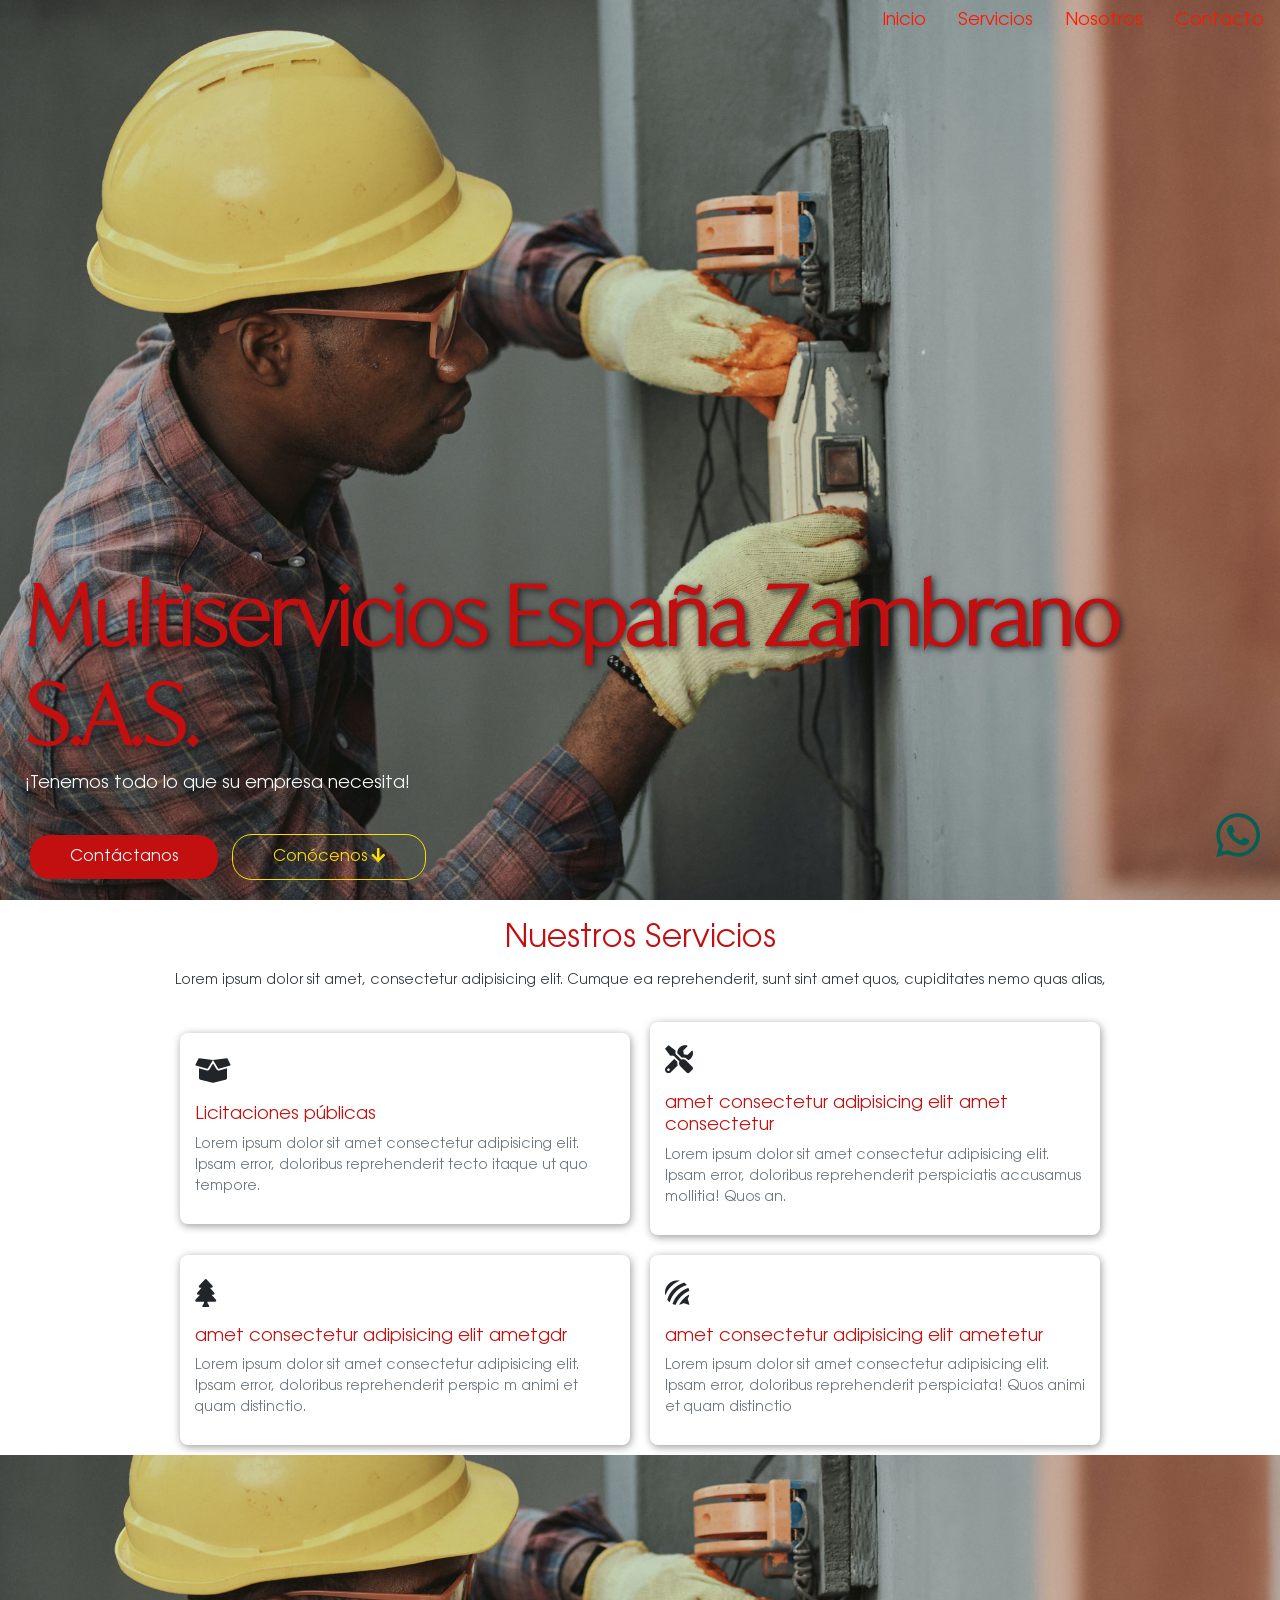
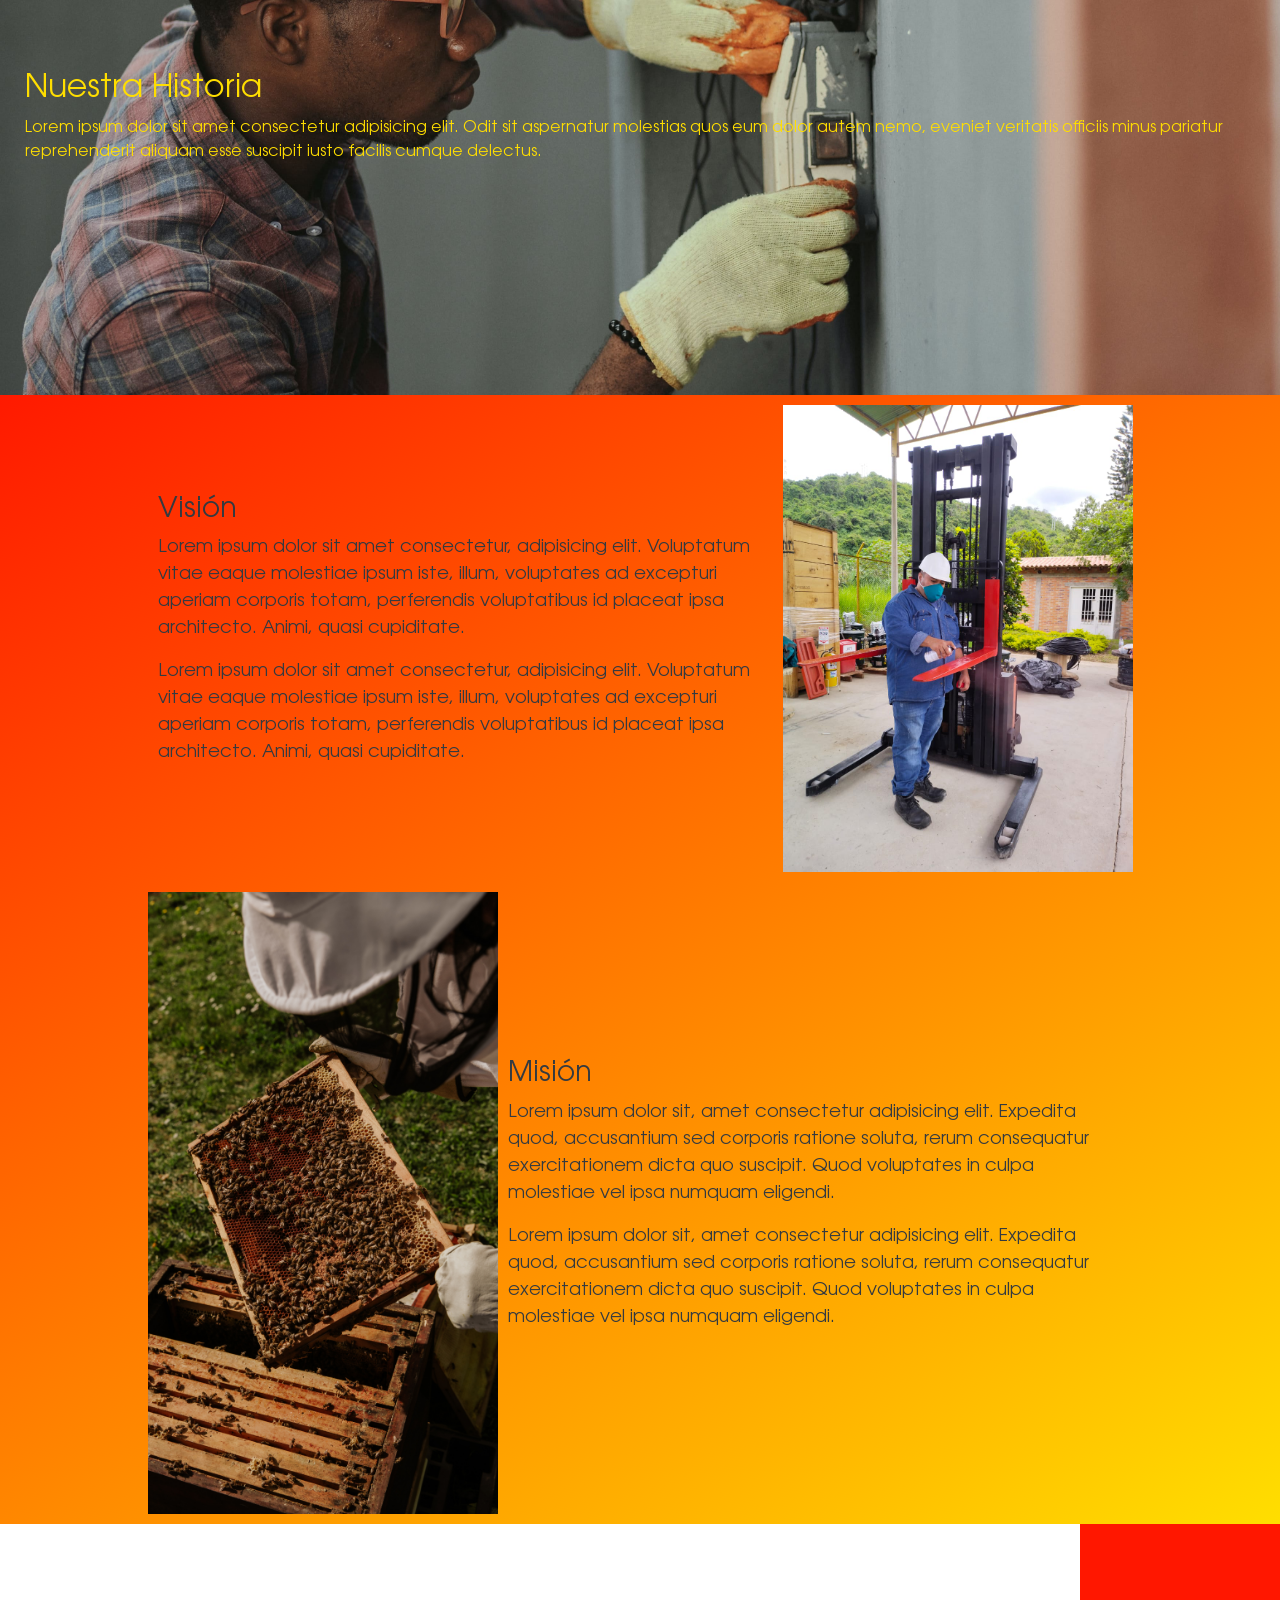
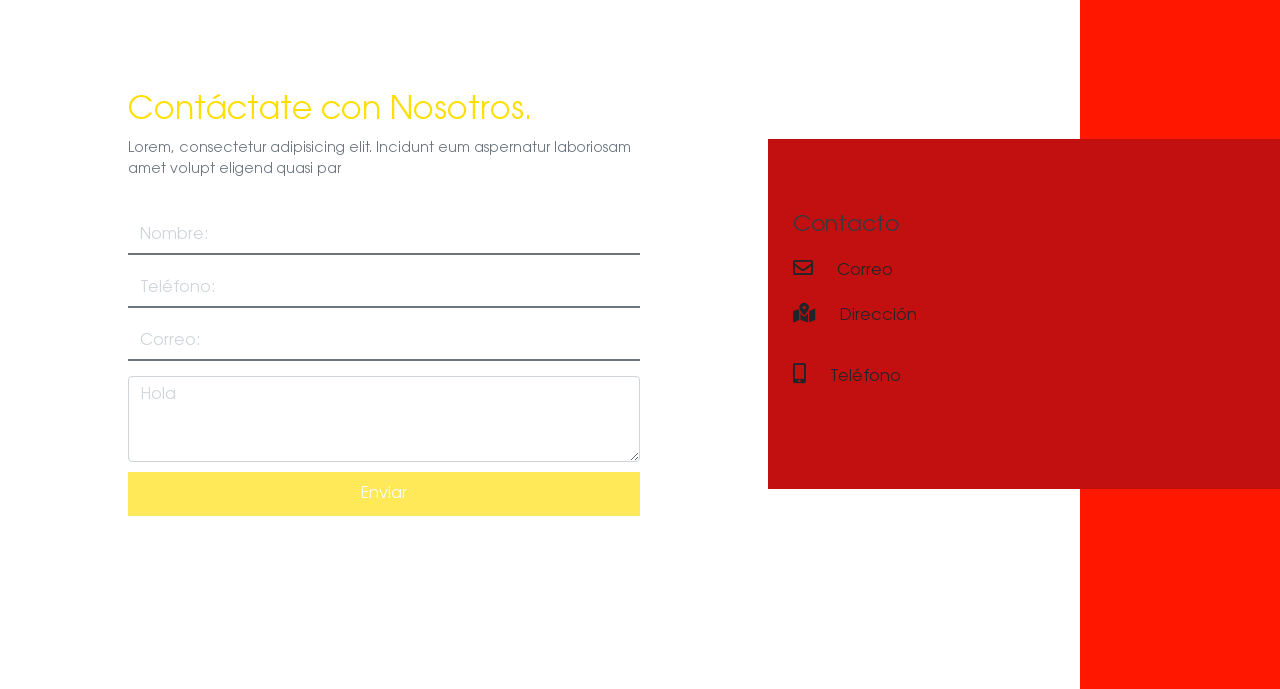
==== index.html @ fc54f6e0 "Retorno" ====
<!DOCTYPE html>
<html lang="es">

<head>
    <meta charset="UTF-8" />
    <meta http-equiv="X-UA-Compatible" content="IE=edge" />
    <meta name="viewport" content="width=device-width, initial-scale=1.0" />
    <link rel="stylesheet" href="./css/main.css">
    <link rel="stylesheet" href="./fonts/css/all.min.css">
    <link rel="stylesheet" href="./fonts/font/stylesheet.css">
    <link rel="stylesheet" href="./fonts/Ivy_font/style.css">
    <link rel="stylesheet" href="./bootstrap/css/bootstrap.min.css">
    <script src="https://cdn.jsdelivr.net/npm/bootstrap@5.2.3/dist/js/bootstrap.bundle.min.js"></script>
    <title>Multiservicios España Zambrano</title>
</head>

<body>
    <main>
        <header id="header" class="header-container">
            <nav class="menu-container">
                <ul class="nav justify-content-end">
                    <li class="nav-item"><a href="#" class="nav-link">Inicio</a></li>
                    <li class="nav-item"><a href="#" class="nav-link">Servicios</a></li>
                    <li class="nav-item"><a href="#" class="nav-link">Nosotros</a></li>
                    <li class="nav-item"><a href="#" class="nav-link">Contacto</a></li>
                </ul>
            </nav>
            <div class="icon-menu" id="iconMenu" onclick="showMenu()"><i class="fas fa-hamburger"></i></div>
            <div class="mobile-menu" id="menu-mobile">
                <ul class="nav nav-mobile">
                    <li class="nav-item"><a href="#" class="nav-link">Inicio</a></li>
                    <li class="nav-item"><a href="#" class="nav-link">Servicios</a></li>
                    <li class="nav-item"><a href="#" class="nav-link">Nosotros</a></li>
                    <li class="nav-item"><a href="#" class="nav-link">Contacto</a></li>
                </ul>
                <div class="close-icon" id="close-icon" onclick="showMenu()"><i class="fas fa-times"></i></div>
            </div>
            <div class="slogan-container">
                <h1>Multiservicios España Zambrano S.A.S.</h1>
                <p>¡Tenemos todo lo que su empresa necesita!</p>
                <div class="btn-header">
                    <button class="btn btn-primary btn-contratar">Contáctanos</button>
                    <button class="btn btn-outline-primary btn-more">Conócenos
                        <i class="fas fa-arrow-down"></i></button>
                </div>
            </div>
        </header>
        <section class="servicios-container">
            <div class="servicios-title-container">
                <h3>Nuestros Servicios</h3>
                <p>Lorem ipsum dolor sit amet, consectetur adipisicing elit. Cumque ea reprehenderit, sunt sint amet
                    quos, cupiditates nemo quas alias,</p>
            </div>
            <div class="servicios-cards-container">
                <div class="servicios-card">
                    <div class="servicios-card-icon"><i class="fas fa-box-open"></i></div>
                    <h5>Licitaciones públicas</h5>
                    <p>Lorem ipsum dolor sit amet consectetur adipisicing elit. Ipsam error, doloribus reprehenderit
                        tecto itaque ut quo tempore.</p>
                    <div class="fondo-animado-card"></div>
                </div>
                <div class="servicios-card">
                    <div class="servicios-card-icon"><i class="fas fa-tools"></i></div>
                    <h5>amet consectetur adipisicing elit amet consectetur</h5>
                    <p>Lorem ipsum dolor sit amet consectetur adipisicing elit. Ipsam error, doloribus reprehenderit
                        perspiciatis accusamus mollitia! Quos an.</p>
                    <div class="fondo-animado-card"></div>
                </div>
                <div class="servicios-card">
                    <div class="servicios-card-icon"><i class="fas fa-tree"></i></div>
                    <h5>amet consectetur adipisicing elit ametgdr</h5>
                    <p>Lorem ipsum dolor sit amet consectetur adipisicing elit. Ipsam error, doloribus reprehenderit
                        perspic m animi et quam distinctio.</p>
                    <div class="fondo-animado-card"></div>
                </div>
                <div class="servicios-card">
                    <div class="servicios-card-icon"><i class="fab fa-forumbee"></i></div>
                    <h5>amet consectetur adipisicing elit ametetur</h5>
                    <p>Lorem ipsum dolor sit amet consectetur adipisicing elit. Ipsam error, doloribus reprehenderit
                        perspiciata! Quos animi et quam distinctio</p>
                    <div class="fondo-animado-card"></div>
                </div>
            </div>
        </section>
        <section class="about-container">
            <div class="about-history-container">
                <h3>Nuestra Historia</h3>
                <p>Lorem ipsum dolor sit amet consectetur adipisicing elit. Odit sit aspernatur molestias quos eum dolor
                    autem nemo, eveniet veritatis officiis minus pariatur reprehenderit aliquam esse suscipit iusto
                    facilis cumque delectus.</p>
            </div>
            <div class="about-valores-container">
                <div class="about-valores-card">
                    <div class="about-valores-text">
                        <h5>Visión</h5>
                        <p>Lorem ipsum dolor sit amet consectetur, adipisicing elit. Voluptatum vitae eaque molestiae
                            ipsum
                            iste, illum, voluptates ad excepturi aperiam corporis totam, perferendis voluptatibus id
                            placeat
                            ipsa architecto. Animi, quasi cupiditate.</p>
                        <p>Lorem ipsum dolor sit amet consectetur, adipisicing elit. Voluptatum vitae eaque molestiae
                            ipsum
                            iste, illum, voluptates ad excepturi aperiam corporis totam, perferendis voluptatibus id
                            placeat
                            ipsa architecto. Animi, quasi cupiditate.</p>
                    </div>
                    <div class="about-valores-img">
                        <img src="./assets/Editar/1.jpg" alt="Visión" class="img-fluid float-end">
                    </div>
                </div>
                <div class="about-valores-card">
                    <div class="about-valores-img">
                        <img src="./assets/abejas.jpg" alt="Misión" class="img-fluid">
                    </div>
                    <div class="about-valores-text">
                        <h5>Misión</h5>
                        <p>Lorem ipsum dolor sit, amet consectetur adipisicing elit. Expedita quod, accusantium sed
                            corporis
                            ratione soluta, rerum consequatur exercitationem dicta quo suscipit. Quod voluptates in
                            culpa
                            molestiae vel ipsa numquam eligendi.</p>
                        <p>Lorem ipsum dolor sit, amet consectetur adipisicing elit. Expedita quod, accusantium sed
                            corporis
                            ratione soluta, rerum consequatur exercitationem dicta quo suscipit. Quod voluptates in
                            culpa
                            molestiae vel ipsa numquam eligendi.</p>
                    </div>
                </div>
            </div>
        </section>
        <section class="contacto-container">
            <div class="contacto-form">
                <h3>Contáctate con Nosotros.</h3>
                <p>Lorem, consectetur adipisicing elit. Incidunt eum aspernatur laboriosam amet
                    volupt eligend quasi par</p>
                <form action="" method="post">
                    <input type="text" class="form-control" placeholder="Nombre:">
                    <input type="text" class="form-control" placeholder="Teléfono:">
                    <input type="text" class="form-control" placeholder="Correo:">
                    <textarea name="mensaje" id="" cols="5" rows="3" placeholder="Hola" class="form-control"></textarea>
                    <button type="submit" class="btn btn-primary disabled" id="btnEnviar">Enviar</button>
                </form>
            </div>
            <div class="contacto-info-container">
                <h5>Contacto</h5>
                <div class="contacto-info">
                    <a href="mailto:multiservicioespanazambrano@gmail.com"><i class="far fa-envelope"></i>
                        Correo</a>
                </div>
                <div class="contacto-info">
                    <p><i class="fas fa-map-marked-alt"></i>
                        Dirección
                    </p>
                </div>
                <div class="contacto-info">
                    <p><i class="fas fa-mobile-alt"></i>
                        Teléfono</p>
                </div>
            </div>
            <div class="contacto-franja"></div>
        </section>
        <aside class="whap-float">
            <a href="#" target="_blank"><i class="fab fa-whatsapp"></i></a>
        </aside>
        <footer></footer>
        <!-- <script>window.rwbp = { email: 'fjse0505@gmail.com', phone: '+573226816161', message: 'Hola', lang: 'es' }</script>
        <script defer async src='https://duz4dqsaqembt.cloudfront.net/client/whats.js'></script> -->
        <script src="./js/main.js"></script>
    </main>
</body>

</html>
---- css/main.css ----
:root {
  --rojo: #c21010;
  --rojo-claro: #ff1700;
  --amarillo: #ffde00;
  --negro: #212529;
  --gris: #6c757d;
  --gris-oscuro: #343a40;
  --gris-claro:#CED4DA;
  --claro: #f8f9fa;
}
* {
  padding: 0;
  margin: 0;
  box-sizing: border-box;
}

main {
  display: flex;
  flex-direction: column;
  width: 100%;
  font-family: "ITC Avant Garde Std Bk";
}
.header-container {
  width: 100%;
  display: flex;
  flex-direction: column-reverse;
  justify-content: space-between;
  height: 100vh;
  background: url("../assets/mantenimiento_1.jpg") no-repeat center fixed;
  background-size: cover;
}
.menu-container{
  position: fixed;
  top: 0;
  right: 0;
}
.menu-container li {
  font-size: 18px;
}
.menu-container li a {
  color: var(--rojo-claro);
}
.menu-container li a:hover {
  color: var(--rojo);
}
.slogan-container {
  padding: 10px 25px;
}
.slogan-container h1 {
  font-size: 82px;
  font-family: "Ivy Mode";
  font-weight: bold;
  color: var(--rojo);
  text-shadow: 2px 2px 7px var(--negro);
}
.slogan-container p {
  font-size: 18px;
  max-width: 600px;
  color: var(--claro);
  font-weight: 100;
}
.btn-header button {
  margin: 20px 5px 10px;
  border-radius: 20px;
  padding: 10px 40px;
}
.btn-header .btn-contratar {
  background-color: var(--rojo);
  color: var(--claro);
  border: 0;
}
.btn-header .btn-contratar:hover {
  background-color: var(--rojo-claro);
}
.btn-header .btn-more {
  border-color: var(--amarillo);
  color: var(--amarillo);
}
.btn-header .btn-more:hover {
  background-color: var(--amarillo);
  border-color: var(--amarillo);
  color: var(--claro);
}
.mobile-menu{
  position: fixed;
  background-color: rgba(194, 16, 16, 0.5);
  width: 100vw;
  height: 100vh;
  top: 0;
  right: 100%;
  backdrop-filter: blur(2px);
  z-index: 6;
  transition: .5s;
}
.mobile-menu.active{
  right: 0;
  transition: .5s;
}
.nav-mobile{
  height: 100%;
  display: flex;
  flex-direction: column;
  justify-content: space-around;
}
.nav-mobile .nav-item{
width: 100%;
text-align: center;
}
.nav-mobile .nav-link{
  color: var(--amarillo);
  font-size: 22px;
}
.nav-mobile .nav-link:hover{
  color: var(--rojo-claro);
}
.icon-menu{
  display: none;
  position: fixed;
  top: 10px;
  left: 10px;
  font-size: 25px;
  color: var(--amarillo);
  transition: .5s;
  cursor: pointer;
}
.icon-menu.hidden{
  left: -30px;
  transition: .5s;
}
.close-icon{
  position: absolute;
  top: 5px;
  right: 10px;
  font-size: 25px;
  color: var(--amarillo);
  cursor: pointer;
}

/*------------------------------------------------------------------*/

.servicios-container {
  width: 100%;
}
.servicios-title-container {
  width: 100%;
  text-align: center;
  margin-bottom: 20px;
}
.servicios-title-container h3 {
  padding: 20px 10px 5px;
  font-size: 32px;
  color: var(--rojo);
}
.servicios-title-container p {
  font-size: 14px;
  color: var(--gris-oscuro);
  padding: 0 15px;
}

.servicios-cards-container {
  width: 100%;
  max-width: 980px;
  margin: 0 auto;
  display: flex;
  justify-content: center;
  align-items: center;
  flex-direction: row;
  flex-wrap: wrap;
}

.servicios-card {
  min-width: 300px;
  max-width: 450px;
  margin: 10px;
  padding: 10px 15px;
  box-shadow: 1px 2px 8px rgba(0, 0, 0, 0.4);
  border-radius: 8px;
  position: relative;
  overflow: hidden;
  background-image: url("../assets/mantenimiento_1.jpg");
  background-position-y: -100vh;
  background-repeat: no-repeat;
  background-size: cover;
  transition: 0.6s;
}
.servicios-card-icon {
  font-size: 28px;
  padding: 10px 0;
  z-index: 1;
}
.servicios-card h5 {
  font-size: 18px;
  z-index: 2;
  color: var(--rojo);
}
.servicios-card p {
  font-size: 14px;
  color: var(--gris);
  z-index: 1;
}
.fondo-animado-card {
  top: 100%;
  right: 0;
  position: absolute;
  height: 100%;
  width: 100%;
  z-index: 0;
  transition: 0.3s;
  background-color: var(--rojo-claro);
  opacity: 0.2;
}
.servicios-card:hover {
  background-position-y: center;
  transition: 0.9s;
  color: var(--claro);
}
.servicios-card:hover .fondo-animado-card {
  transition: 0.7s;
  top: 0;
}

/*------------------------------------------------------------------------*/
.about-container {
  color: var(--gris-oscuro);
  width: 100%;
  background-image: linear-gradient(145deg, var(--rojo) 10%, var(--rojo-claro) 20%, var(--amarillo));
}
.about-history-container {
  height: 60vh;
  display: flex;
  flex-direction: column;
  justify-content: center;
  background: url("../assets/mantenimiento_1.jpg") no-repeat center;
  background-size: cover;
  padding: 0 25px;
  padding-right: 50px;
  color: var(--amarillo);
}
.about-history-container h3{
  font-size: 32px;
}
.about-valores-card {
  display: flex;
  flex-direction: row;
  justify-content: center;
  align-items: center;
  flex-wrap: wrap;
  padding: 10px 5px;
  font-size: 18px;
}
.about-valores-text h5{
  font-size: 28px;
}
.about-valores-img {
  width: 50%;
  min-width: 275px;
  max-width: 350px;
}
.about-valores-text {
  width: 50%;
  min-width: 300px;
  padding: 10px;
}

/*--------------------------------------------------------------------------*/

.contacto-container {
  padding-top: 15px;
  width: 100%;
  height: 85vh;
  display: flex;
  flex-direction: row;
  flex-wrap: wrap;
  align-items: center;
  justify-content: center;
  position: relative;
}
.contacto-form {
  width: 40%;
  min-width: 310px;
  z-index: 2;
  margin: 0 10%;
}
.contacto-form h3 {
  font-size: 32px;
  color: var(--amarillo);
}
.contacto-form p {
  font-size: 14px;
  padding-bottom: 20px;
  color: var(--gris);
}
.contacto-form form {
  width: 100%;
  margin: 10px auto;
}
.contacto-form input {
  margin: 15px 0;
  border-radius: 0;
  border: none;
  background-color: transparent;
  border-bottom: 2px solid var(--gris);
}
.contacto-form input::placeholder{
  color: var(--gris-claro);
}
.contacto-form input:focus{
  border-bottom: 2px solid var(--amarillo);
  box-shadow: none;
}
.contacto-container textarea::placeholder{
  color: var(--gris-claro);
}
.contacto-form textarea:focus{
  border: 2px solid var(--amarillo);
  box-shadow: none;
}
#btnEnviar {
  margin: 10px 0;
  width: 100%;
  border-radius: 0;
  padding: 10px 0;
  background-color: var(--amarillo);
  border: none;
  color: var(--claro);
}
#btnEnviar:hover{
background-color: var(--rojo-claro);
transition: .5s;
}
.contacto-info-container {
  width: 40%;
  display: flex;
  justify-content: center;
  flex-direction: column;
  min-width: 300px;
  background-color: var(--rojo);
  height: 350px;
  z-index: 2;
}
.contacto-info-container h5 {
  font-size: 22px;
  padding: 0 25px;
  color: var(--gris-oscuro);
}
.contacto-info {
  margin: 10px 25px;
}
.contacto-info a{
  text-decoration: none;
  color: var(--negro);
  font-size: 16px;
}
.contacto-info a:hover{
  color: var(--amarillo);
  transition: .3s;
}
.contacto-info i {
  font-size: 20px;
  margin-right: 20px;
}
.contacto-franja {
  position: absolute;
  right: 0;
  top: 0;
  width: 200px;
  height: 100%;
  background-color: var(--rojo-claro);
  z-index: 1;
}

/*---------------------------------------------------------------------------------*/
.whap-float {
  z-index: 2;
  position: fixed;
  bottom: 20px;
  right: 20px;
}

.whap-float a {
  color: #075e54;
  font-size: 50px;
  transition: 0.3s;
}
.whap-float a:hover {
  color: #25d366;
  transition: 0.3s;
  text-shadow: 3px 3px 8px rgba(37, 211, 101, 0.6);
}

@media (max-width: 800px) {
  .icon-menu{
    display: inline-block;
  }
  .slogan-container {
    padding: 10px 15px;
  }
  .slogan-container h1 {
    font-size: 48px;
  }
  .slogan-container p {
    font-size: 14px;
  }
  .menu-container {
    display: none;
  }
  .about-valores-card{
    font-size: 14px;
  }
  .contacto-form{
    width: 70%;
    padding: 0 10px;
  }
  .contacto-franja {
    display: none;
  }
}

@media (max-width: 375px) {
  .slogan-container h1 {
    font-size: 36px;
  }
  .slogan-container p {
    font-size: 12px;
  }
  .servicios-title-container h3 {
    font-size: 24px;
  }
  .servicios-title-container p{
    font-size: 12px;
  }
  .about-history-container{
    padding: 0 15px;
  }
.contacto-form h3{
  font-size: 24px;
}
.contacto-form p{
  font-size: 12px;
}
  .whap-float a{
    font-size: 40px;
  }
}
---- fonts/font/stylesheet.css ----
@font-face {
    font-family: 'ITC Avant Garde Std Bk';
    src: url('ITCAvantGardeStd-BkObl.eot');
    src: local('ITC Avant Garde Gothic Std Book Oblique'), local('ITCAvantGardeStd-BkObl'),
        url('ITCAvantGardeStd-BkObl.eot?#iefix') format('embedded-opentype'),
        url('ITCAvantGardeStd-BkObl.woff2') format('woff2'),
        url('ITCAvantGardeStd-BkObl.woff') format('woff'),
        url('ITCAvantGardeStd-BkObl.ttf') format('truetype');
    font-weight: 300;
    font-style: italic;
}

@font-face {
    font-family: 'ITC Avant Garde Gothic Std';
    src: url('ITCAvantGardeStd-XLtCnObl.eot');
    src: local('ITC Avant Garde Gothic Std Extra Light Condensed Oblique'), local('ITCAvantGardeStd-XLtCnObl'),
        url('ITCAvantGardeStd-XLtCnObl.eot?#iefix') format('embedded-opentype'),
        url('ITCAvantGardeStd-XLtCnObl.woff2') format('woff2'),
        url('ITCAvantGardeStd-XLtCnObl.woff') format('woff'),
        url('ITCAvantGardeStd-XLtCnObl.ttf') format('truetype');
    font-weight: 300;
    font-style: italic;
}

@font-face {
    font-family: 'ITC Avant Garde Gothic Std Bold Condensed';
    src: url('ITCAvantGardeStd-BoldCn.eot');
    src: local('ITC Avant Garde Gothic Std Bold Condensed'), local('ITCAvantGardeStd-BoldCn'),
        url('ITCAvantGardeStd-BoldCn.eot?#iefix') format('embedded-opentype'),
        url('ITCAvantGardeStd-BoldCn.woff2') format('woff2'),
        url('ITCAvantGardeStd-BoldCn.woff') format('woff'),
        url('ITCAvantGardeStd-BoldCn.ttf') format('truetype');
    font-weight: bold;
    font-style: normal;
}

@font-face {
    font-family: 'ITC Avant Garde Std Bk';
    src: url('ITCAvantGardeStd-DemiObl.eot');
    src: local('ITC Avant Garde Gothic Std Demi Oblique'), local('ITCAvantGardeStd-DemiObl'),
        url('ITCAvantGardeStd-DemiObl.eot?#iefix') format('embedded-opentype'),
        url('ITCAvantGardeStd-DemiObl.woff2') format('woff2'),
        url('ITCAvantGardeStd-DemiObl.woff') format('woff'),
        url('ITCAvantGardeStd-DemiObl.ttf') format('truetype');
    font-weight: 600;
    font-style: italic;
}

@font-face {
    font-family: 'ITC Avant Garde Std XLt';
    src: url('ITCAvantGardeStd-XLtObl.eot');
    src: local('ITC Avant Garde Gothic Std Extra Light Oblique'), local('ITCAvantGardeStd-XLtObl'),
        url('ITCAvantGardeStd-XLtObl.eot?#iefix') format('embedded-opentype'),
        url('ITCAvantGardeStd-XLtObl.woff2') format('woff2'),
        url('ITCAvantGardeStd-XLtObl.woff') format('woff'),
        url('ITCAvantGardeStd-XLtObl.ttf') format('truetype');
    font-weight: 200;
    font-style: italic;
}

@font-face {
    font-family: 'ITC Avant Garde Std XLt';
    src: url('ITCAvantGardeStd-XLt.eot');
    src: local('ITC Avant Garde Gothic Std Extra Light'), local('ITCAvantGardeStd-XLt'),
        url('ITCAvantGardeStd-XLt.eot?#iefix') format('embedded-opentype'),
        url('ITCAvantGardeStd-XLt.woff2') format('woff2'),
        url('ITCAvantGardeStd-XLt.woff') format('woff'),
        url('ITCAvantGardeStd-XLt.ttf') format('truetype');
    font-weight: 200;
    font-style: normal;
}

@font-face {
    font-family: 'ITC Avant Garde Std Md';
    src: url('ITCAvantGardeStd-BoldObl.eot');
    src: local('ITC Avant Garde Gothic Std Bold Oblique'), local('ITCAvantGardeStd-BoldObl'),
        url('ITCAvantGardeStd-BoldObl.eot?#iefix') format('embedded-opentype'),
        url('ITCAvantGardeStd-BoldObl.woff2') format('woff2'),
        url('ITCAvantGardeStd-BoldObl.woff') format('woff'),
        url('ITCAvantGardeStd-BoldObl.ttf') format('truetype');
    font-weight: bold;
    font-style: italic;
}

@font-face {
    font-family: 'ITC Avant Garde Gothic Std Medium Condensed';
    src: url('ITCAvantGardeStd-MdCn.eot');
    src: local('ITC Avant Garde Gothic Std Medium Condensed'), local('ITCAvantGardeStd-MdCn'),
        url('ITCAvantGardeStd-MdCn.eot?#iefix') format('embedded-opentype'),
        url('ITCAvantGardeStd-MdCn.woff2') format('woff2'),
        url('ITCAvantGardeStd-MdCn.woff') format('woff'),
        url('ITCAvantGardeStd-MdCn.ttf') format('truetype');
    font-weight: 500;
    font-style: normal;
}

@font-face {
    font-family: 'ITC Avant Garde Gothic Std Extra Light Condensed';
    src: url('ITCAvantGardeStd-XLtCn.eot');
    src: local('ITC Avant Garde Gothic Std Extra Light Condensed'), local('ITCAvantGardeStd-XLtCn'),
        url('ITCAvantGardeStd-XLtCn.eot?#iefix') format('embedded-opentype'),
        url('ITCAvantGardeStd-XLtCn.woff2') format('woff2'),
        url('ITCAvantGardeStd-XLtCn.woff') format('woff'),
        url('ITCAvantGardeStd-XLtCn.ttf') format('truetype');
    font-weight: 300;
    font-style: normal;
}

@font-face {
    font-family: 'ITC Avant Garde Gothic Std Demi Condensed';
    src: url('ITCAvantGardeStd-DemiCn.eot');
    src: local('ITC Avant Garde Gothic Std Demi Condensed'), local('ITCAvantGardeStd-DemiCn'),
        url('ITCAvantGardeStd-DemiCn.eot?#iefix') format('embedded-opentype'),
        url('ITCAvantGardeStd-DemiCn.woff2') format('woff2'),
        url('ITCAvantGardeStd-DemiCn.woff') format('woff'),
        url('ITCAvantGardeStd-DemiCn.ttf') format('truetype');
    font-weight: normal;
    font-style: normal;
}

@font-face {
    font-family: 'ITC Avant Garde Gothic Std';
    src: url('ITCAvantGardeStd-BkCnObl.eot');
    src: local('ITC Avant Garde Gothic Std Book Condensed Oblique'), local('ITCAvantGardeStd-BkCnObl'),
        url('ITCAvantGardeStd-BkCnObl.eot?#iefix') format('embedded-opentype'),
        url('ITCAvantGardeStd-BkCnObl.woff2') format('woff2'),
        url('ITCAvantGardeStd-BkCnObl.woff') format('woff'),
        url('ITCAvantGardeStd-BkCnObl.ttf') format('truetype');
    font-weight: normal;
    font-style: italic;
}

@font-face {
    font-family: 'ITC Avant Garde Gothic Std';
    src: url('ITCAvantGardeStd-BoldCnObl.eot');
    src: local('ITC Avant Garde Gothic Std Bold Condensed Oblique'), local('ITCAvantGardeStd-BoldCnObl'),
        url('ITCAvantGardeStd-BoldCnObl.eot?#iefix') format('embedded-opentype'),
        url('ITCAvantGardeStd-BoldCnObl.woff2') format('woff2'),
        url('ITCAvantGardeStd-BoldCnObl.woff') format('woff'),
        url('ITCAvantGardeStd-BoldCnObl.ttf') format('truetype');
    font-weight: bold;
    font-style: italic;
}

@font-face {
    font-family: 'ITC Avant Garde Std Md';
    src: url('ITCAvantGardeStd-Md.eot');
    src: local('ITC Avant Garde Gothic Std Medium'), local('ITCAvantGardeStd-Md'),
        url('ITCAvantGardeStd-Md.eot?#iefix') format('embedded-opentype'),
        url('ITCAvantGardeStd-Md.woff2') format('woff2'),
        url('ITCAvantGardeStd-Md.woff') format('woff'),
        url('ITCAvantGardeStd-Md.ttf') format('truetype');
    font-weight: 500;
    font-style: normal;
}

@font-face {
    font-family: 'ITC Avant Garde Std Bk';
    src: url('ITCAvantGardeStd-Demi.eot');
    src: local('ITC Avant Garde Gothic Std Demi'), local('ITCAvantGardeStd-Demi'),
        url('ITCAvantGardeStd-Demi.eot?#iefix') format('embedded-opentype'),
        url('ITCAvantGardeStd-Demi.woff2') format('woff2'),
        url('ITCAvantGardeStd-Demi.woff') format('woff'),
        url('ITCAvantGardeStd-Demi.ttf') format('truetype');
    font-weight: 600;
    font-style: normal;
}

@font-face {
    font-family: 'ITC Avant Garde Gothic Std Book Condensed';
    src: url('ITCAvantGardeStd-BkCn.eot');
    src: local('ITC Avant Garde Gothic Std Book Condensed'), local('ITCAvantGardeStd-BkCn'),
        url('ITCAvantGardeStd-BkCn.eot?#iefix') format('embedded-opentype'),
        url('ITCAvantGardeStd-BkCn.woff2') format('woff2'),
        url('ITCAvantGardeStd-BkCn.woff') format('woff'),
        url('ITCAvantGardeStd-BkCn.ttf') format('truetype');
    font-weight: normal;
    font-style: normal;
}

@font-face {
    font-family: 'ITC Avant Garde Gothic Std';
    src: url('ITCAvantGardeStd-DemiCnObl.eot');
    src: local('ITC Avant Garde Gothic Std Demi Condensed Oblique'), local('ITCAvantGardeStd-DemiCnObl'),
        url('ITCAvantGardeStd-DemiCnObl.eot?#iefix') format('embedded-opentype'),
        url('ITCAvantGardeStd-DemiCnObl.woff2') format('woff2'),
        url('ITCAvantGardeStd-DemiCnObl.woff') format('woff'),
        url('ITCAvantGardeStd-DemiCnObl.ttf') format('truetype');
    font-weight: normal;
    font-style: italic;
}

@font-face {
    font-family: 'ITC Avant Garde Gothic Std';
    src: url('ITCAvantGardeStd-MdCnObl.eot');
    src: local('ITC Avant Garde Gothic Std Medium Condensed Oblique'), local('ITCAvantGardeStd-MdCnObl'),
        url('ITCAvantGardeStd-MdCnObl.eot?#iefix') format('embedded-opentype'),
        url('ITCAvantGardeStd-MdCnObl.woff2') format('woff2'),
        url('ITCAvantGardeStd-MdCnObl.woff') format('woff'),
        url('ITCAvantGardeStd-MdCnObl.ttf') format('truetype');
    font-weight: 500;
    font-style: italic;
}

@font-face {
    font-family: 'ITC Avant Garde Std Md';
    src: url('ITCAvantGardeStd-MdObl.eot');
    src: local('ITC Avant Garde Gothic Std Medium Oblique'), local('ITCAvantGardeStd-MdObl'),
        url('ITCAvantGardeStd-MdObl.eot?#iefix') format('embedded-opentype'),
        url('ITCAvantGardeStd-MdObl.woff2') format('woff2'),
        url('ITCAvantGardeStd-MdObl.woff') format('woff'),
        url('ITCAvantGardeStd-MdObl.ttf') format('truetype');
    font-weight: 500;
    font-style: italic;
}

@font-face {
    font-family: 'ITC Avant Garde Std Bk';
    src: url('ITCAvantGardeStd-Bk.eot');
    src: local('ITC Avant Garde Gothic Std Book'), local('ITCAvantGardeStd-Bk'),
        url('ITCAvantGardeStd-Bk.eot?#iefix') format('embedded-opentype'),
        url('ITCAvantGardeStd-Bk.woff2') format('woff2'),
        url('ITCAvantGardeStd-Bk.woff') format('woff'),
        url('ITCAvantGardeStd-Bk.ttf') format('truetype');
    font-weight: 300;
    font-style: normal;
}

@font-face {
    font-family: 'ITC Avant Garde Std Md';
    src: url('ITCAvantGardeStd-Bold.eot');
    src: local('ITC Avant Garde Gothic Std Bold'), local('ITCAvantGardeStd-Bold'),
        url('ITCAvantGardeStd-Bold.eot?#iefix') format('embedded-opentype'),
        url('ITCAvantGardeStd-Bold.woff2') format('woff2'),
        url('ITCAvantGardeStd-Bold.woff') format('woff'),
        url('ITCAvantGardeStd-Bold.ttf') format('truetype');
    font-weight: bold;
    font-style: normal;
}
---- fonts/Ivy_font/style.css ----
@font-face {
    font-family: 'Ivy Mode';
    src: local('Ivy Mode Thin'), local('Ivy-Mode-Thin'),
        url('IvyMode-Thin.woff2') format('woff2'),
        url('IvyMode-Thin.woff') format('woff'),
        url('IvyMode-Thin.ttf') format('truetype');
    font-weight: 100;
    font-style: normal;
  }
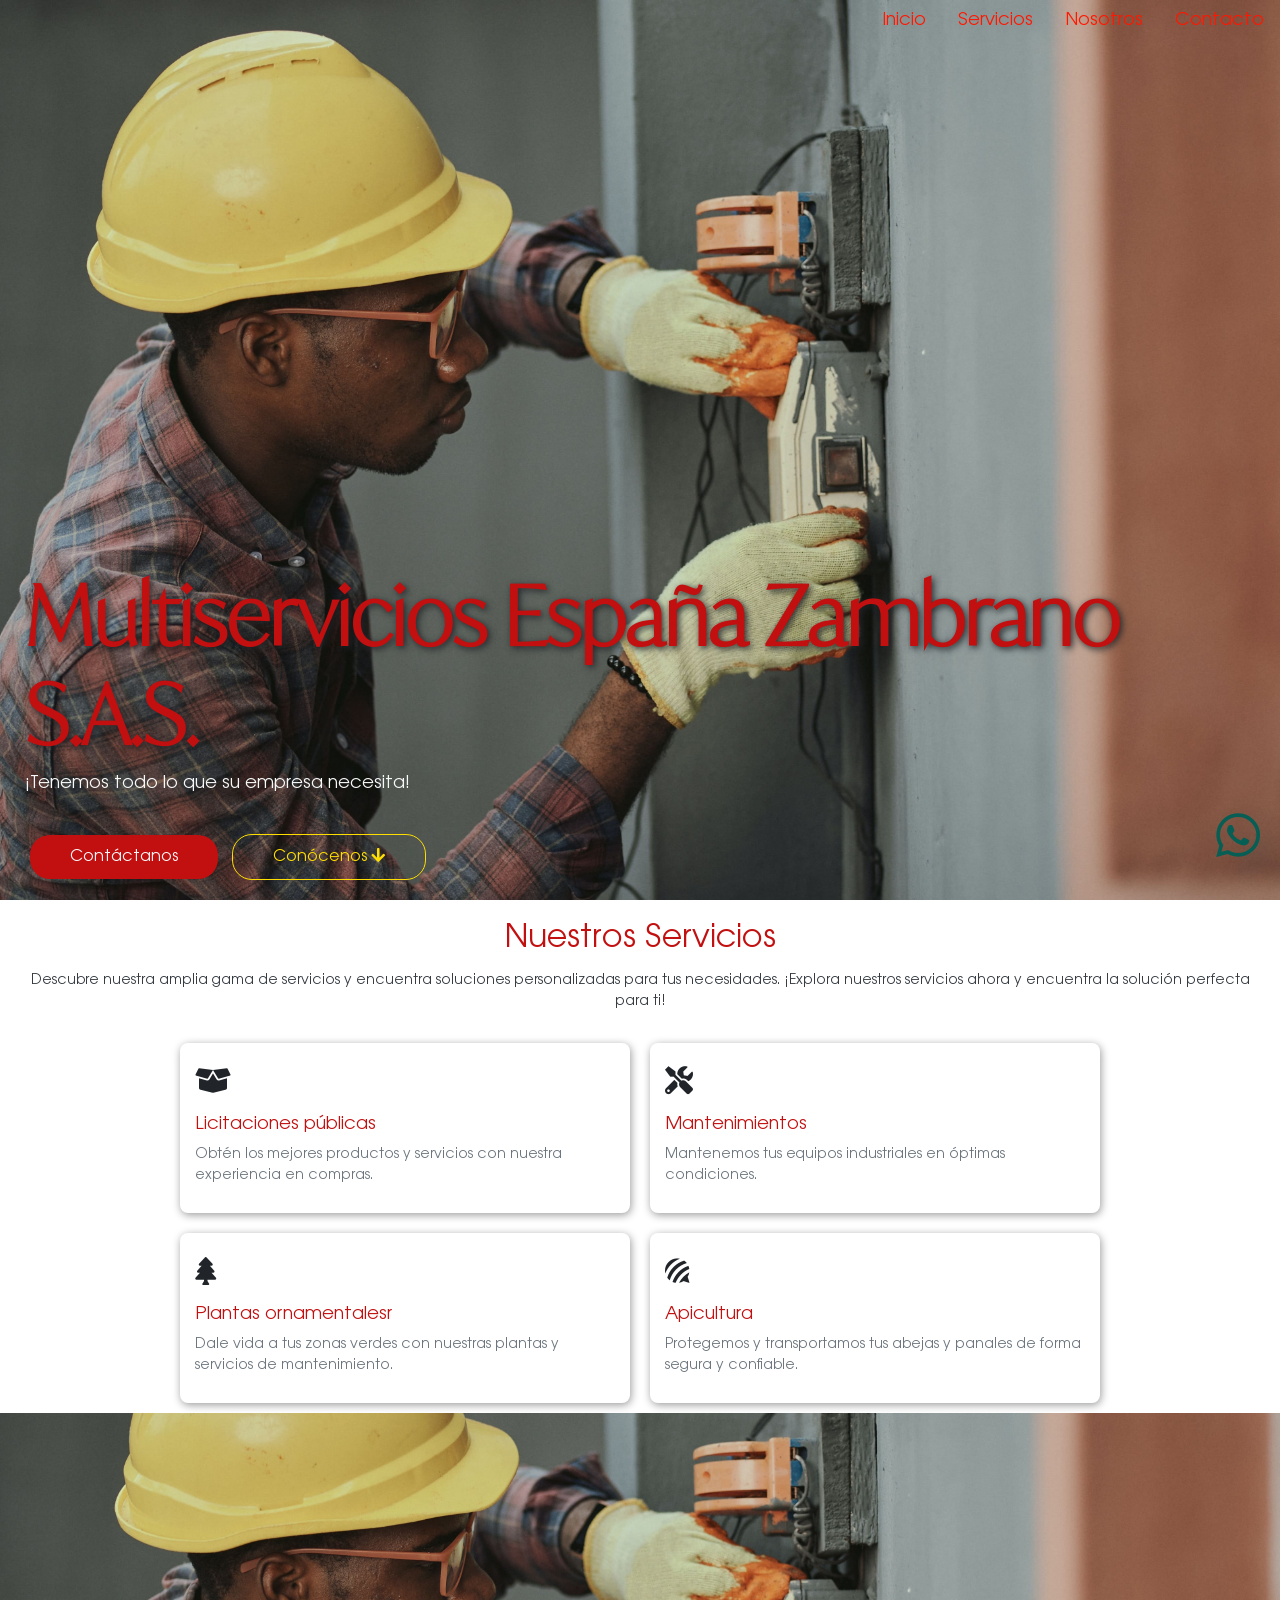
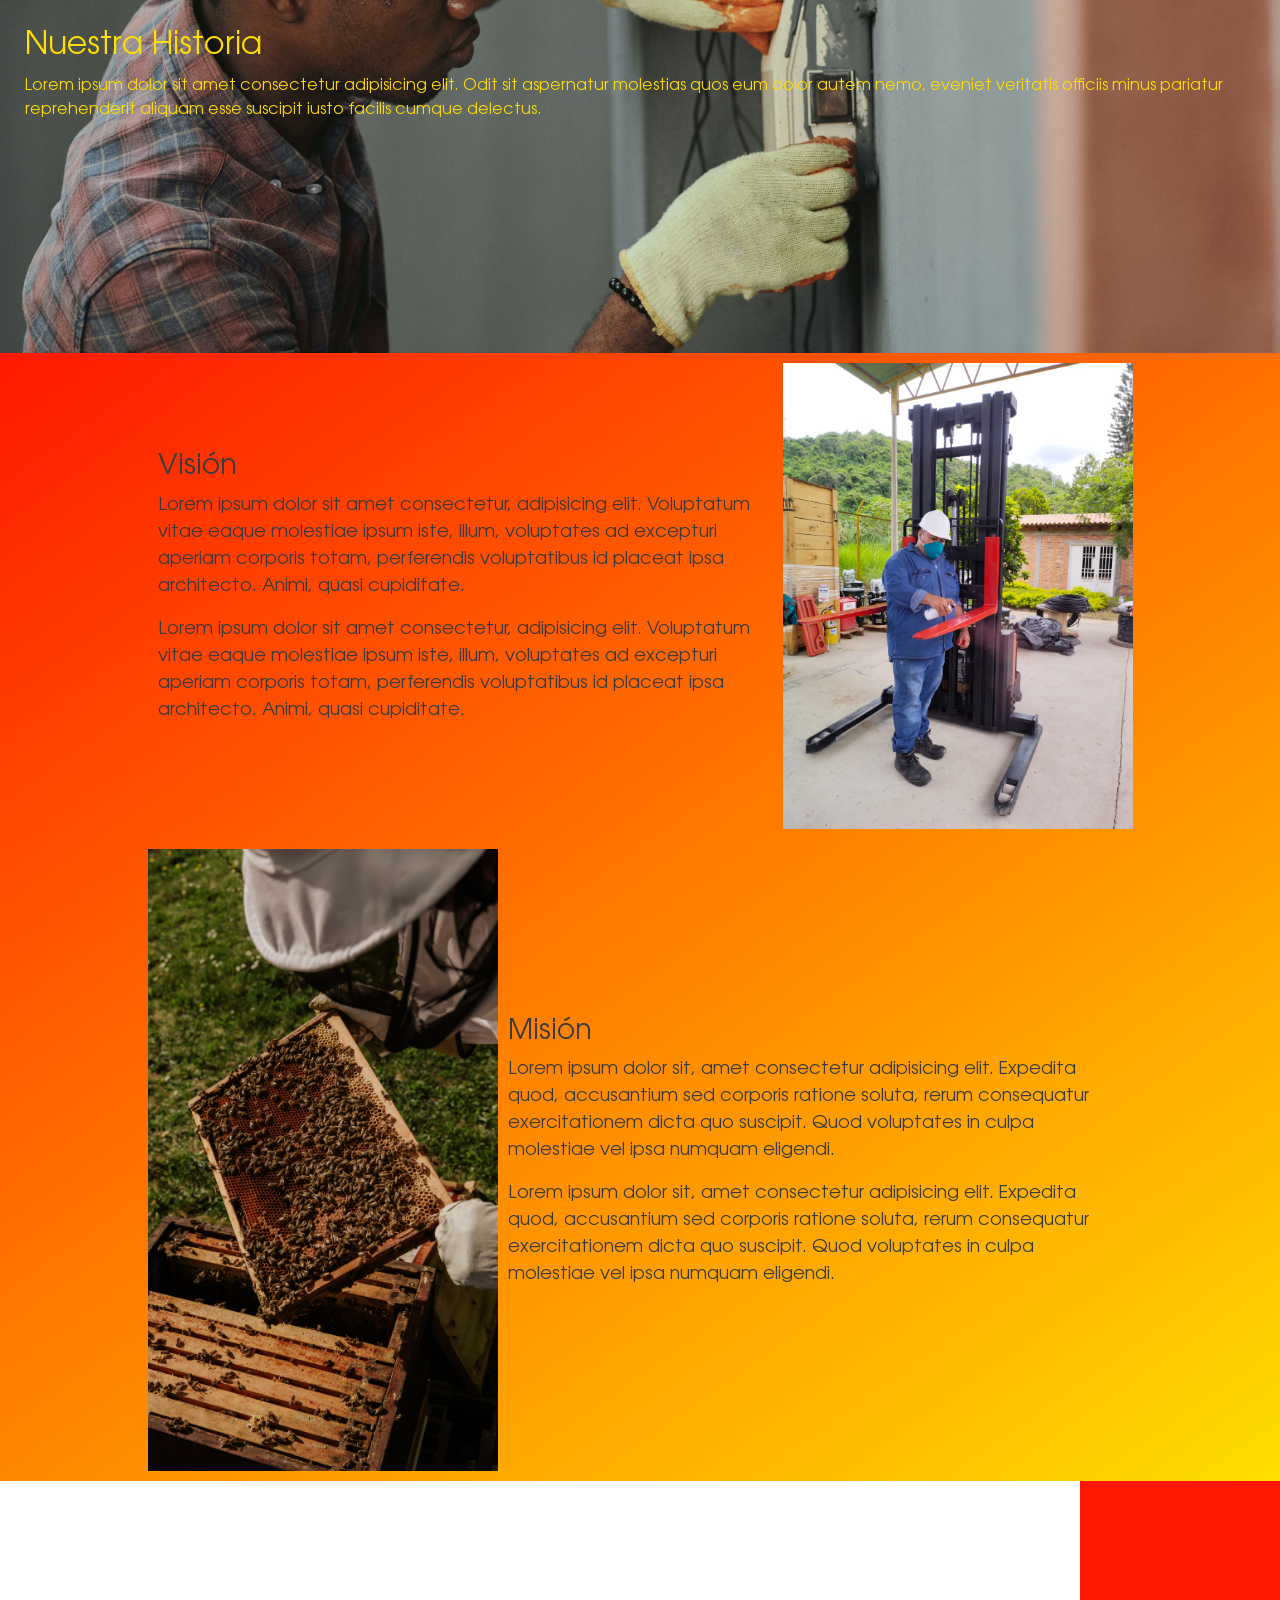
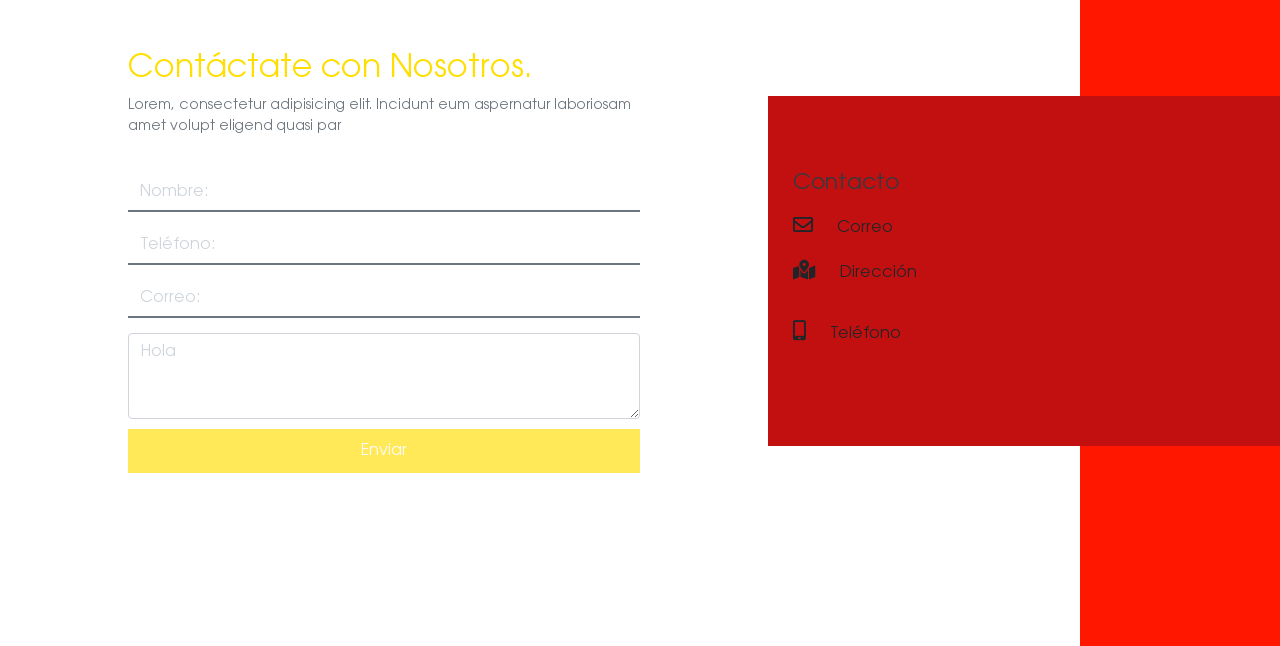
==== commit af77f606: "modal de las descripciones de los servicios" ====
--- a/index.html
+++ b/index.html
@@ -48,37 +48,133 @@
         <section class="servicios-container">
             <div class="servicios-title-container">
                 <h3>Nuestros Servicios</h3>
-                <p>Lorem ipsum dolor sit amet, consectetur adipisicing elit. Cumque ea reprehenderit, sunt sint amet
-                    quos, cupiditates nemo quas alias,</p>
+                <p>Descubre nuestra amplia gama de servicios y encuentra soluciones personalizadas para tus
+                    necesidades. ¡Explora nuestros servicios ahora y encuentra la solución perfecta para ti!</p>
             </div>
             <div class="servicios-cards-container">
                 <div class="servicios-card">
                     <div class="servicios-card-icon"><i class="fas fa-box-open"></i></div>
                     <h5>Licitaciones públicas</h5>
-                    <p>Lorem ipsum dolor sit amet consectetur adipisicing elit. Ipsam error, doloribus reprehenderit
-                        tecto itaque ut quo tempore.</p>
-                    <div class="fondo-animado-card"></div>
+                    <p>Obtén los mejores productos y servicios con nuestra experiencia en compras.</p>
+                    <div class="fondo-animado-card">
+                        <button type="button" class=" open-modal" data-bs-toggle="modal"
+                            data-bs-target="#modal-licitacion">
+                            ¡Saber más...!
+                        </button>
+                    </div>
+                    <div class="modal" id="modal-licitacion">
+                        <div class="modal-dialog modal-dialog-centered modal-lg">
+                            <div class="modal-content">
+                                <div class="modal-body">
+                                    <p>En nuestra empresa, nos especializamos en la elaboración de compras en
+                                        licitaciones
+                                        públicas de
+                                        todo tipo de implementos. Contamos con una amplia experiencia en compras
+                                        nacionales
+                                        e internacionales, lo que nos permite ofrecerte una amplia gama de opciones y
+                                        soluciones. Además,
+                                        tenemos permisos para comprar material biológico y químico, lo que nos permite
+                                        cumplir con los
+                                        requisitos de las licitaciones públicas más exigentes. Con varios años de
+                                        experiencia en el
+                                        mercado, ofrecemos el mejor acompañamiento y asesoramiento antes, durante y
+                                        después
+                                        de la compra. ¡Contáctanos hoy mismo para obtener más información y descubre
+                                        cómo
+                                        podemos
+                                        ayudarte a obtener los mejores resultados en tus licitaciones públicas!.</p>
+                                    <div class="close-modal" data-bs-dismiss="modal"><i class="fas fa-times"></i></div>
+                                </div>
+                            </div>
+                        </div>
+                    </div>
                 </div>
                 <div class="servicios-card">
                     <div class="servicios-card-icon"><i class="fas fa-tools"></i></div>
-                    <h5>amet consectetur adipisicing elit amet consectetur</h5>
-                    <p>Lorem ipsum dolor sit amet consectetur adipisicing elit. Ipsam error, doloribus reprehenderit
-                        perspiciatis accusamus mollitia! Quos an.</p>
-                    <div class="fondo-animado-card"></div>
+                    <h5>Mantenimientos</h5>
+                    <p> Mantenemos tus equipos industriales en óptimas condiciones.</p>
+                        <div class="modal" id="modal-mantenimiento">
+                            <div class="modal-dialog modal-dialog-centered modal-lg">
+                                <div class="modal-content">
+                                    <div class="modal-body">
+                                        <p>En nuestra empresa, ofrecemos un amplio servicio de mantenimiento de maquinarias industriales,
+                                            incluyendo montacargas, cuentacables, balanzas de alta capacidad y muchos más. Con varios años
+                                            de experiencia en el mercado, nuestro equipo de profesionales altamente capacitados y
+                                            experimentados está aquí para garantizar que tus maquinarias funcionen de manera óptima, en todo
+                                            momento. Además, ofrecemos nuestros servicios en zonas rurales y en cualquier lugar donde sean
+                                            necesarios. Ya sea que necesites mantenimiento preventivo, correctivo o predictivo, estamos aquí
+                                            para ayudarte a mantener tus maquinarias en las mejores condiciones posibles. ¡Contáctanos hoy
+                                            mismo para obtener más información y descubre cómo podemos ayudarte a maximizar la vida útil de
+                                            tus equipos industriales!</p>
+                                        <div class="close-modal" data-bs-dismiss="modal"><i class="fas fa-times"></i></div>
+                                    </div>
+                                </div>
+                            </div>
+                        </div>
+                    <div class="fondo-animado-card">
+                        <button type="button" class="open-modal" data-bs-toggle="modal"
+                            data-bs-target="#modal-mantenimiento">
+                            ¡Saber más...!
+                        </button>
+                    </div>
                 </div>
                 <div class="servicios-card">
                     <div class="servicios-card-icon"><i class="fas fa-tree"></i></div>
-                    <h5>amet consectetur adipisicing elit ametgdr</h5>
-                    <p>Lorem ipsum dolor sit amet consectetur adipisicing elit. Ipsam error, doloribus reprehenderit
-                        perspic m animi et quam distinctio.</p>
-                    <div class="fondo-animado-card"></div>
+                    <h5>Plantas ornamentalesr</h5>
+                    <p>Dale vida a tus zonas verdes con nuestras plantas y servicios de mantenimiento.</p>
+                        <div class="modal" id="modal-plantas">
+                            <div class="modal-dialog modal-dialog-centered modal-lg">
+                                <div class="modal-content">
+                                    <div class="modal-body">
+                                        <p>En MEZ, ofrecemos un servicio completo de instalación, venta y mantenimiento de plantas
+                                            ornamentales para zonas verdes. No solo proporcionamos plantas de todos los tipos, sino que
+                                            también ofrecemos abonos, herramientas y otros elementos necesarios para el cuidado de las
+                                            mismas. Nuestros profesionales altamente capacitados en plantación se asegurarán de que tus
+                                            zonas verdes queden hermosas y cuidadas. Además, también proporcionamos servicios de
+                                            mantenimiento para asegurarnos de que tus plantas siempre estén en las mejores condiciones. Ya
+                                            sea que necesites una renovación completa de tu jardín o simplemente necesites ayuda para
+                                            mantenerlo, estamos aquí para ayudarte. ¡Contáctanos hoy mismo para obtener más información y
+                                            descubre cómo podemos ayudarte a hacer de tus espacios verdes un lugar hermoso y acogedor!.</p>
+                                        <div class="close-modal" data-bs-dismiss="modal"><i class="fas fa-times"></i></div>
+                                    </div>
+                                </div>
+                            </div>
+                        </div>
+                    <div class="fondo-animado-card">
+                        <button type="button" class=" open-modal" data-bs-toggle="modal"
+                            data-bs-target="#modal-plantas">
+                            ¡Saber más...!
+                        </button>
+                    </div>
                 </div>
                 <div class="servicios-card">
                     <div class="servicios-card-icon"><i class="fab fa-forumbee"></i></div>
-                    <h5>amet consectetur adipisicing elit ametetur</h5>
-                    <p>Lorem ipsum dolor sit amet consectetur adipisicing elit. Ipsam error, doloribus reprehenderit
-                        perspiciata! Quos animi et quam distinctio</p>
-                    <div class="fondo-animado-card"></div>
+                    <h5>Apicultura</h5>
+                    <p>Protegemos y transportamos tus abejas y panales de forma segura y confiable.</p>
+                        <div class="modal" id="modal-apicultura">
+                            <div class="modal-dialog modal-dialog-centered modal-lg">
+                                <div class="modal-content">
+                                    <div class="modal-body">
+                                        <p>En MEZ, también ofrecemos servicios de apicultura. Contamos con un equipo de expertos que se
+                                            dedica a recolectar abejas y panales para movilizarlos y asegurarse de que se mantengan en un
+                                            ambiente seguro y protegido. Ya sea que necesites la recolección de abejas y panales de un lugar
+                                            específico o simplemente necesites ayuda para proteger y mantener una colonia de abejas, nuestro
+                                            equipo está aquí para ayudarte. Nos aseguramos de que todas las abejas sean tratadas con cuidado
+                                            y respeto, y garantizamos la seguridad y protección de las mismas durante todo el proceso de
+                                            recolección y transporte. ¡Contáctanos hoy mismo para obtener más información sobre nuestros
+                                            servicios de apicultura y descubre cómo podemos ayudarte a proteger a estas importantes
+                                            polinizadoras!</p>
+                                        <div class="close-modal" data-bs-dismiss="modal"><i class="fas fa-times"></i></div>
+                                    </div>
+                                </div>
+                            </div>
+                        </div>
+                    <div class="fondo-animado-card">
+                        <button type="button" class=" open-modal" data-bs-toggle="modal"
+                            data-bs-target="#modal-apicultura">
+                            ¡Saber más...!
+                        </button>
+                    </div>
                 </div>
             </div>
         </section>
--- a/css/main.css
+++ b/css/main.css
@@ -5,7 +5,7 @@
   --negro: #212529;
   --gris: #6c757d;
   --gris-oscuro: #343a40;
-  --gris-claro:#CED4DA;
+  --gris-claro: #ced4da;
   --claro: #f8f9fa;
 }
 * {
@@ -29,7 +29,7 @@
   background: url("../assets/mantenimiento_1.jpg") no-repeat center fixed;
   background-size: cover;
 }
-.menu-container{
+.menu-container {
   position: fixed;
   top: 0;
   right: 0;
@@ -81,7 +81,7 @@
   border-color: var(--amarillo);
   color: var(--claro);
 }
-.mobile-menu{
+.mobile-menu {
   position: fixed;
   background-color: rgba(194, 16, 16, 0.5);
   width: 100vw;
@@ -90,44 +90,44 @@
   right: 100%;
   backdrop-filter: blur(2px);
   z-index: 6;
-  transition: .5s;
-}
-.mobile-menu.active{
+  transition: 0.5s;
+}
+.mobile-menu.active {
   right: 0;
-  transition: .5s;
-}
-.nav-mobile{
+  transition: 0.5s;
+}
+.nav-mobile {
   height: 100%;
   display: flex;
   flex-direction: column;
   justify-content: space-around;
 }
-.nav-mobile .nav-item{
-width: 100%;
-text-align: center;
-}
-.nav-mobile .nav-link{
+.nav-mobile .nav-item {
+  width: 100%;
+  text-align: center;
+}
+.nav-mobile .nav-link {
   color: var(--amarillo);
   font-size: 22px;
 }
-.nav-mobile .nav-link:hover{
+.nav-mobile .nav-link:hover {
   color: var(--rojo-claro);
 }
-.icon-menu{
+.icon-menu {
   display: none;
   position: fixed;
   top: 10px;
   left: 10px;
   font-size: 25px;
   color: var(--amarillo);
-  transition: .5s;
+  transition: 0.5s;
   cursor: pointer;
 }
-.icon-menu.hidden{
+.icon-menu.hidden {
   left: -30px;
-  transition: .5s;
-}
-.close-icon{
+  transition: 0.5s;
+}
+.close-icon {
   position: absolute;
   top: 5px;
   right: 10px;
@@ -138,6 +138,29 @@
 
 /*------------------------------------------------------------------*/
 
+.modal {
+  backdrop-filter: blur(3px);
+}
+
+.modal-body {
+  position: relative;
+}
+.close-modal {
+  cursor: pointer;
+  color: var(--claro);
+  font-size: 30px;
+  position: absolute;
+  top: -30px;
+  right: -35px;
+}
+.open-modal {
+  background-color: #075e54;
+  border: none;
+  padding: 25px;
+  background-color: transparent;
+  color: var(--gris-claro);
+  font-size: 20px;
+}
 .servicios-container {
   width: 100%;
 }
@@ -206,8 +229,11 @@
   width: 100%;
   z-index: 0;
   transition: 0.3s;
-  background-color: var(--rojo-claro);
-  opacity: 0.2;
+  background-color: rgba(255, 21, 0, 0.2);
+  backdrop-filter: blur(1px);
+  display: flex;
+  align-items: center;
+  justify-content: center;
 }
 .servicios-card:hover {
   background-position-y: center;
@@ -223,7 +249,12 @@
 .about-container {
   color: var(--gris-oscuro);
   width: 100%;
-  background-image: linear-gradient(145deg, var(--rojo) 10%, var(--rojo-claro) 20%, var(--amarillo));
+  background-image: linear-gradient(
+    145deg,
+    var(--rojo) 10%,
+    var(--rojo-claro) 20%,
+    var(--amarillo)
+  );
 }
 .about-history-container {
   height: 60vh;
@@ -236,7 +267,7 @@
   padding-right: 50px;
   color: var(--amarillo);
 }
-.about-history-container h3{
+.about-history-container h3 {
   font-size: 32px;
 }
 .about-valores-card {
@@ -248,7 +279,7 @@
   padding: 10px 5px;
   font-size: 18px;
 }
-.about-valores-text h5{
+.about-valores-text h5 {
   font-size: 28px;
 }
 .about-valores-img {
@@ -301,17 +332,17 @@
   background-color: transparent;
   border-bottom: 2px solid var(--gris);
 }
-.contacto-form input::placeholder{
+.contacto-form input::placeholder {
   color: var(--gris-claro);
 }
-.contacto-form input:focus{
+.contacto-form input:focus {
   border-bottom: 2px solid var(--amarillo);
   box-shadow: none;
 }
-.contacto-container textarea::placeholder{
+.contacto-container textarea::placeholder {
   color: var(--gris-claro);
 }
-.contacto-form textarea:focus{
+.contacto-form textarea:focus {
   border: 2px solid var(--amarillo);
   box-shadow: none;
 }
@@ -324,9 +355,9 @@
   border: none;
   color: var(--claro);
 }
-#btnEnviar:hover{
-background-color: var(--rojo-claro);
-transition: .5s;
+#btnEnviar:hover {
+  background-color: var(--rojo-claro);
+  transition: 0.5s;
 }
 .contacto-info-container {
   width: 40%;
@@ -346,14 +377,14 @@
 .contacto-info {
   margin: 10px 25px;
 }
-.contacto-info a{
+.contacto-info a {
   text-decoration: none;
   color: var(--negro);
   font-size: 16px;
 }
-.contacto-info a:hover{
-  color: var(--amarillo);
-  transition: .3s;
+.contacto-info a:hover {
+  color: var(--amarillo);
+  transition: 0.3s;
 }
 .contacto-info i {
   font-size: 20px;
@@ -389,7 +420,7 @@
 }
 
 @media (max-width: 800px) {
-  .icon-menu{
+  .icon-menu {
     display: inline-block;
   }
   .slogan-container {
@@ -404,10 +435,10 @@
   .menu-container {
     display: none;
   }
-  .about-valores-card{
+  .about-valores-card {
     font-size: 14px;
   }
-  .contacto-form{
+  .contacto-form {
     width: 70%;
     padding: 0 10px;
   }
@@ -426,19 +457,19 @@
   .servicios-title-container h3 {
     font-size: 24px;
   }
-  .servicios-title-container p{
+  .servicios-title-container p {
     font-size: 12px;
   }
-  .about-history-container{
+  .about-history-container {
     padding: 0 15px;
   }
-.contacto-form h3{
-  font-size: 24px;
-}
-.contacto-form p{
-  font-size: 12px;
-}
-  .whap-float a{
+  .contacto-form h3 {
+    font-size: 24px;
+  }
+  .contacto-form p {
+    font-size: 12px;
+  }
+  .whap-float a {
     font-size: 40px;
   }
 }
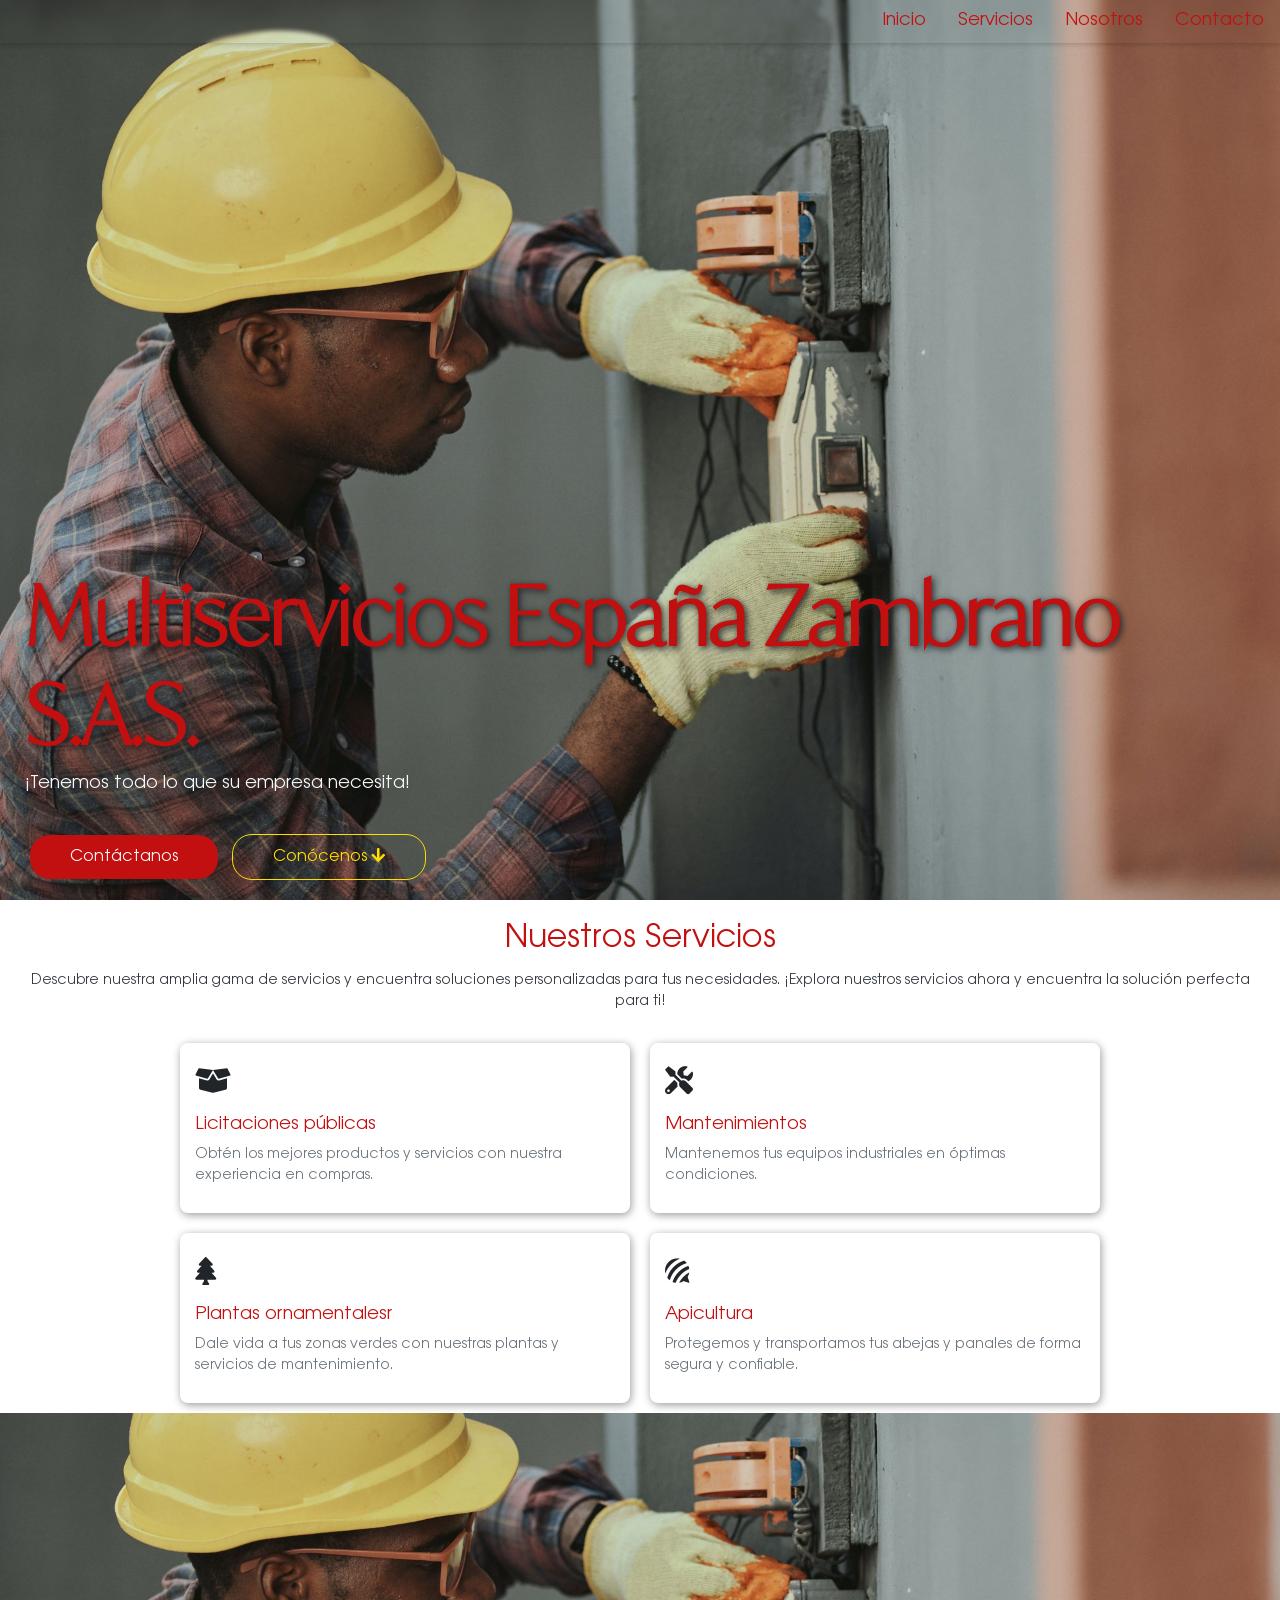
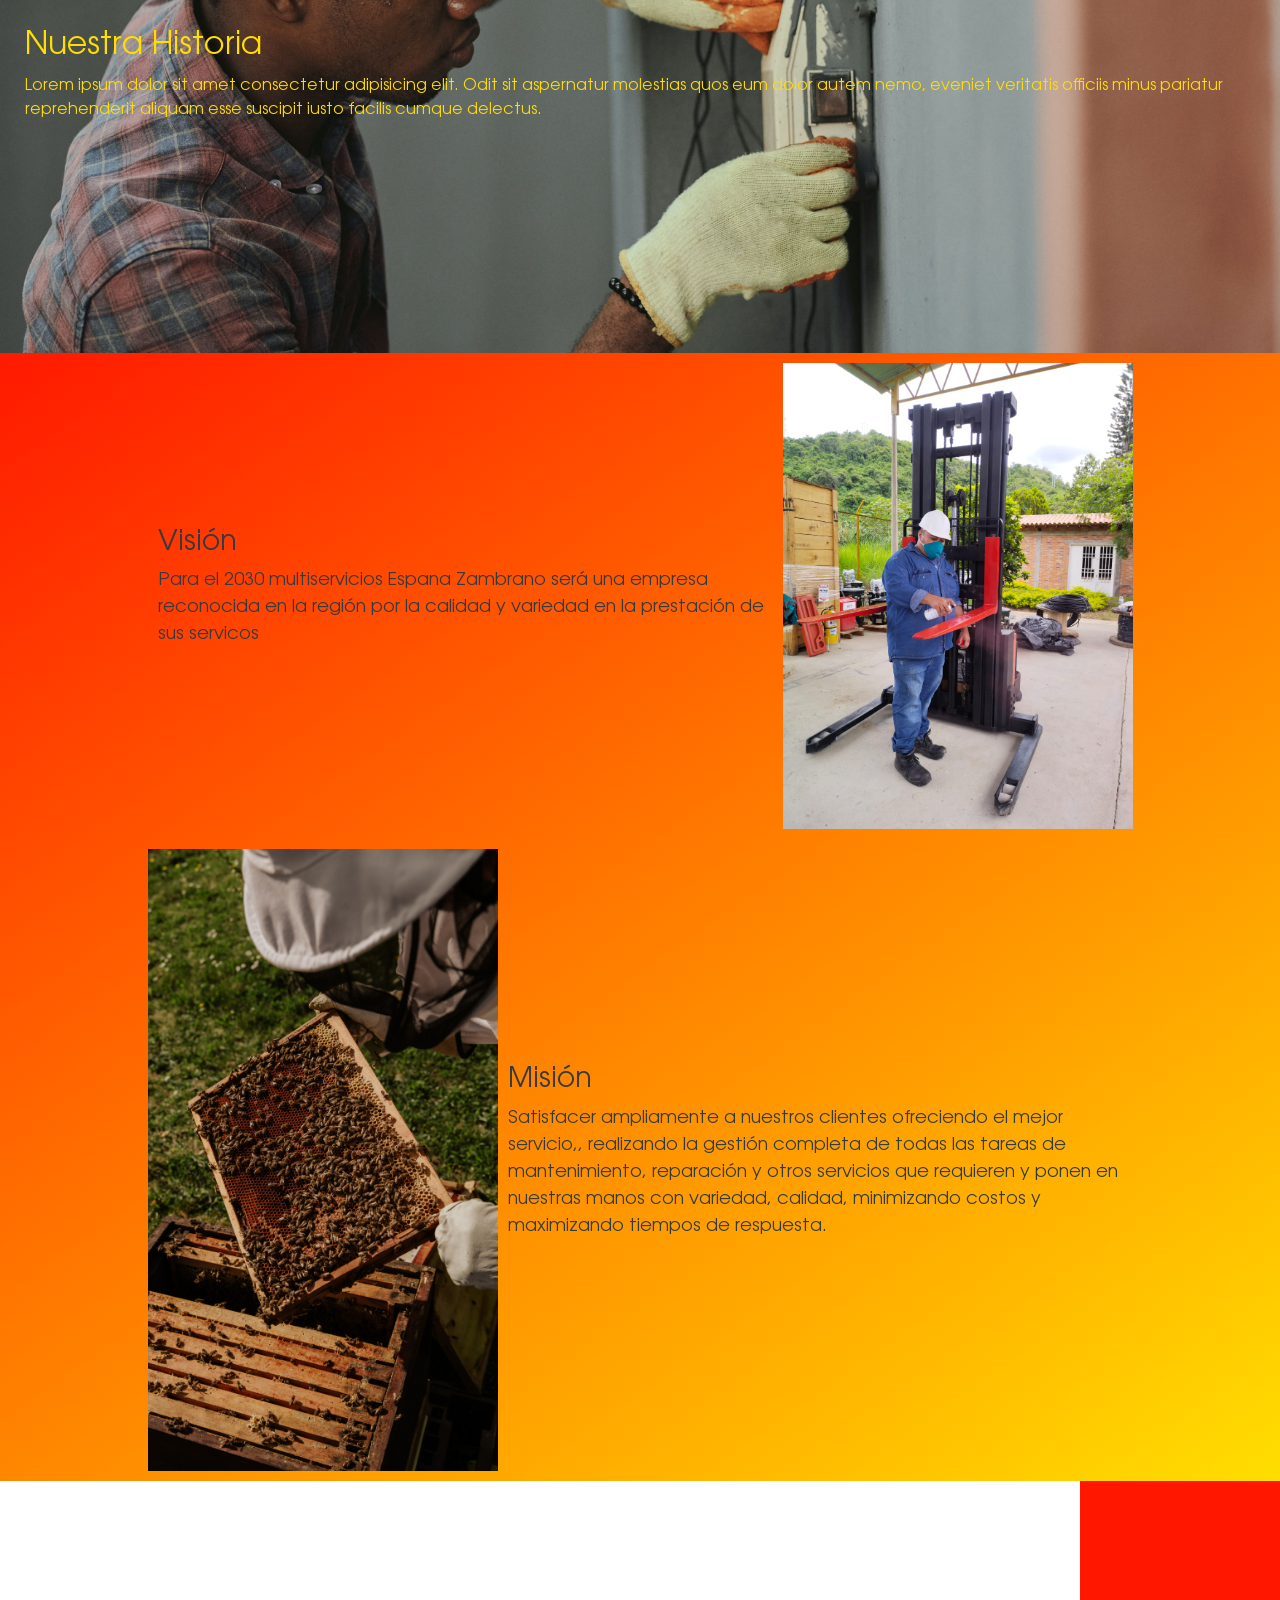
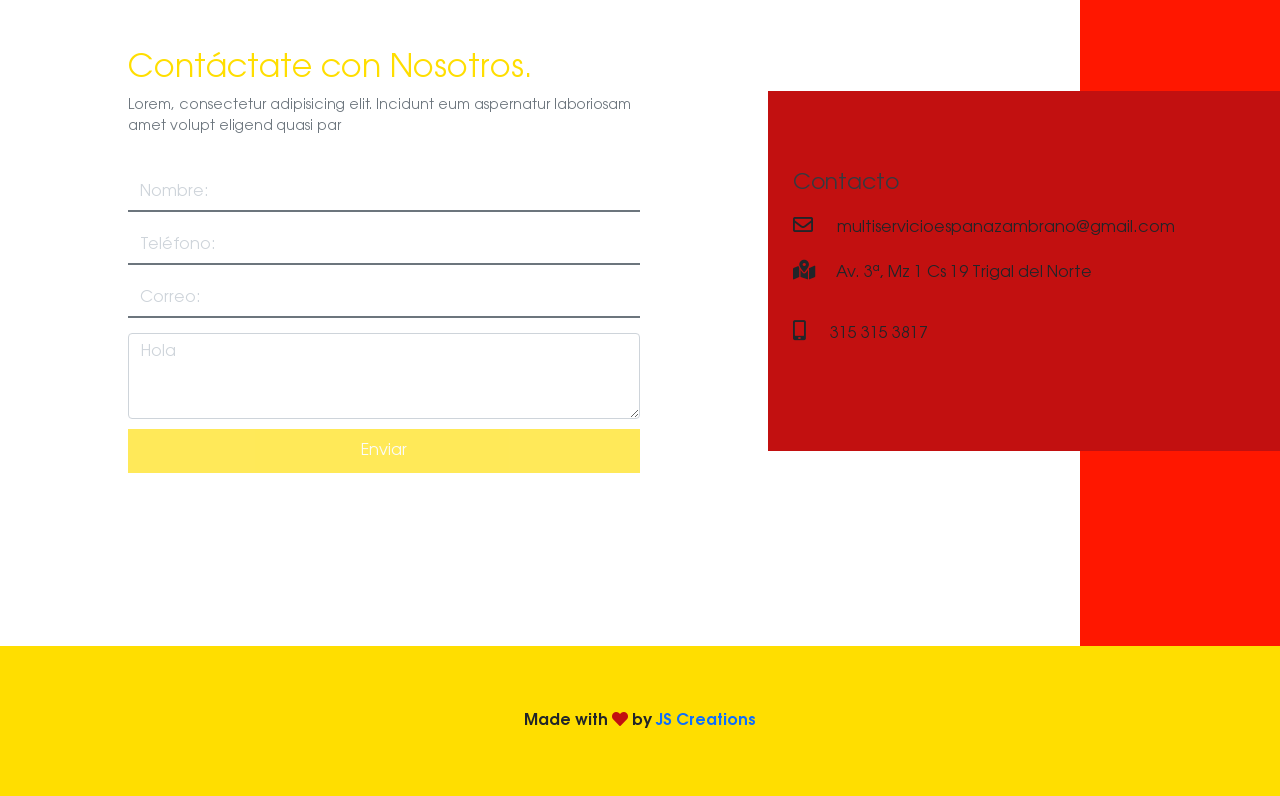
==== commit 6a06287b: "Vision y mision" ====
--- a/index.html
+++ b/index.html
@@ -93,24 +93,32 @@
                     <div class="servicios-card-icon"><i class="fas fa-tools"></i></div>
                     <h5>Mantenimientos</h5>
                     <p> Mantenemos tus equipos industriales en óptimas condiciones.</p>
-                        <div class="modal" id="modal-mantenimiento">
-                            <div class="modal-dialog modal-dialog-centered modal-lg">
-                                <div class="modal-content">
-                                    <div class="modal-body">
-                                        <p>En nuestra empresa, ofrecemos un amplio servicio de mantenimiento de maquinarias industriales,
-                                            incluyendo montacargas, cuentacables, balanzas de alta capacidad y muchos más. Con varios años
-                                            de experiencia en el mercado, nuestro equipo de profesionales altamente capacitados y
-                                            experimentados está aquí para garantizar que tus maquinarias funcionen de manera óptima, en todo
-                                            momento. Además, ofrecemos nuestros servicios en zonas rurales y en cualquier lugar donde sean
-                                            necesarios. Ya sea que necesites mantenimiento preventivo, correctivo o predictivo, estamos aquí
-                                            para ayudarte a mantener tus maquinarias en las mejores condiciones posibles. ¡Contáctanos hoy
-                                            mismo para obtener más información y descubre cómo podemos ayudarte a maximizar la vida útil de
-                                            tus equipos industriales!</p>
-                                        <div class="close-modal" data-bs-dismiss="modal"><i class="fas fa-times"></i></div>
-                                    </div>
-                                </div>
-                            </div>
-                        </div>
+                    <div class="modal" id="modal-mantenimiento">
+                        <div class="modal-dialog modal-dialog-centered modal-lg">
+                            <div class="modal-content">
+                                <div class="modal-body">
+                                    <p>En nuestra empresa, ofrecemos un amplio servicio de mantenimiento de maquinarias
+                                        industriales,
+                                        incluyendo montacargas, cuentacables, balanzas de alta capacidad y muchos más.
+                                        Con varios años
+                                        de experiencia en el mercado, nuestro equipo de profesionales altamente
+                                        capacitados y
+                                        experimentados está aquí para garantizar que tus maquinarias funcionen de manera
+                                        óptima, en todo
+                                        momento. Además, ofrecemos nuestros servicios en zonas rurales y en cualquier
+                                        lugar donde sean
+                                        necesarios. Ya sea que necesites mantenimiento preventivo, correctivo o
+                                        predictivo, estamos aquí
+                                        para ayudarte a mantener tus maquinarias en las mejores condiciones posibles.
+                                        ¡Contáctanos hoy
+                                        mismo para obtener más información y descubre cómo podemos ayudarte a maximizar
+                                        la vida útil de
+                                        tus equipos industriales!</p>
+                                    <div class="close-modal" data-bs-dismiss="modal"><i class="fas fa-times"></i></div>
+                                </div>
+                            </div>
+                        </div>
+                    </div>
                     <div class="fondo-animado-card">
                         <button type="button" class="open-modal" data-bs-toggle="modal"
                             data-bs-target="#modal-mantenimiento">
@@ -122,24 +130,33 @@
                     <div class="servicios-card-icon"><i class="fas fa-tree"></i></div>
                     <h5>Plantas ornamentalesr</h5>
                     <p>Dale vida a tus zonas verdes con nuestras plantas y servicios de mantenimiento.</p>
-                        <div class="modal" id="modal-plantas">
-                            <div class="modal-dialog modal-dialog-centered modal-lg">
-                                <div class="modal-content">
-                                    <div class="modal-body">
-                                        <p>En MEZ, ofrecemos un servicio completo de instalación, venta y mantenimiento de plantas
-                                            ornamentales para zonas verdes. No solo proporcionamos plantas de todos los tipos, sino que
-                                            también ofrecemos abonos, herramientas y otros elementos necesarios para el cuidado de las
-                                            mismas. Nuestros profesionales altamente capacitados en plantación se asegurarán de que tus
-                                            zonas verdes queden hermosas y cuidadas. Además, también proporcionamos servicios de
-                                            mantenimiento para asegurarnos de que tus plantas siempre estén en las mejores condiciones. Ya
-                                            sea que necesites una renovación completa de tu jardín o simplemente necesites ayuda para
-                                            mantenerlo, estamos aquí para ayudarte. ¡Contáctanos hoy mismo para obtener más información y
-                                            descubre cómo podemos ayudarte a hacer de tus espacios verdes un lugar hermoso y acogedor!.</p>
-                                        <div class="close-modal" data-bs-dismiss="modal"><i class="fas fa-times"></i></div>
-                                    </div>
-                                </div>
-                            </div>
-                        </div>
+                    <div class="modal" id="modal-plantas">
+                        <div class="modal-dialog modal-dialog-centered modal-lg">
+                            <div class="modal-content">
+                                <div class="modal-body">
+                                    <p>En MEZ, ofrecemos un servicio completo de instalación, venta y mantenimiento de
+                                        plantas
+                                        ornamentales para zonas verdes. No solo proporcionamos plantas de todos los
+                                        tipos, sino que
+                                        también ofrecemos abonos, herramientas y otros elementos necesarios para el
+                                        cuidado de las
+                                        mismas. Nuestros profesionales altamente capacitados en plantación se asegurarán
+                                        de que tus
+                                        zonas verdes queden hermosas y cuidadas. Además, también proporcionamos
+                                        servicios de
+                                        mantenimiento para asegurarnos de que tus plantas siempre estén en las mejores
+                                        condiciones. Ya
+                                        sea que necesites una renovación completa de tu jardín o simplemente necesites
+                                        ayuda para
+                                        mantenerlo, estamos aquí para ayudarte. ¡Contáctanos hoy mismo para obtener más
+                                        información y
+                                        descubre cómo podemos ayudarte a hacer de tus espacios verdes un lugar hermoso y
+                                        acogedor!.</p>
+                                    <div class="close-modal" data-bs-dismiss="modal"><i class="fas fa-times"></i></div>
+                                </div>
+                            </div>
+                        </div>
+                    </div>
                     <div class="fondo-animado-card">
                         <button type="button" class=" open-modal" data-bs-toggle="modal"
                             data-bs-target="#modal-plantas">
@@ -151,24 +168,32 @@
                     <div class="servicios-card-icon"><i class="fab fa-forumbee"></i></div>
                     <h5>Apicultura</h5>
                     <p>Protegemos y transportamos tus abejas y panales de forma segura y confiable.</p>
-                        <div class="modal" id="modal-apicultura">
-                            <div class="modal-dialog modal-dialog-centered modal-lg">
-                                <div class="modal-content">
-                                    <div class="modal-body">
-                                        <p>En MEZ, también ofrecemos servicios de apicultura. Contamos con un equipo de expertos que se
-                                            dedica a recolectar abejas y panales para movilizarlos y asegurarse de que se mantengan en un
-                                            ambiente seguro y protegido. Ya sea que necesites la recolección de abejas y panales de un lugar
-                                            específico o simplemente necesites ayuda para proteger y mantener una colonia de abejas, nuestro
-                                            equipo está aquí para ayudarte. Nos aseguramos de que todas las abejas sean tratadas con cuidado
-                                            y respeto, y garantizamos la seguridad y protección de las mismas durante todo el proceso de
-                                            recolección y transporte. ¡Contáctanos hoy mismo para obtener más información sobre nuestros
-                                            servicios de apicultura y descubre cómo podemos ayudarte a proteger a estas importantes
-                                            polinizadoras!</p>
-                                        <div class="close-modal" data-bs-dismiss="modal"><i class="fas fa-times"></i></div>
-                                    </div>
-                                </div>
-                            </div>
-                        </div>
+                    <div class="modal" id="modal-apicultura">
+                        <div class="modal-dialog modal-dialog-centered modal-lg">
+                            <div class="modal-content">
+                                <div class="modal-body">
+                                    <p>En MEZ, también ofrecemos servicios de apicultura. Contamos con un equipo de
+                                        expertos que se
+                                        dedica a recolectar abejas y panales para movilizarlos y asegurarse de que se
+                                        mantengan en un
+                                        ambiente seguro y protegido. Ya sea que necesites la recolección de abejas y
+                                        panales de un lugar
+                                        específico o simplemente necesites ayuda para proteger y mantener una colonia de
+                                        abejas, nuestro
+                                        equipo está aquí para ayudarte. Nos aseguramos de que todas las abejas sean
+                                        tratadas con cuidado
+                                        y respeto, y garantizamos la seguridad y protección de las mismas durante todo
+                                        el proceso de
+                                        recolección y transporte. ¡Contáctanos hoy mismo para obtener más información
+                                        sobre nuestros
+                                        servicios de apicultura y descubre cómo podemos ayudarte a proteger a estas
+                                        importantes
+                                        polinizadoras!</p>
+                                    <div class="close-modal" data-bs-dismiss="modal"><i class="fas fa-times"></i></div>
+                                </div>
+                            </div>
+                        </div>
+                    </div>
                     <div class="fondo-animado-card">
                         <button type="button" class=" open-modal" data-bs-toggle="modal"
                             data-bs-target="#modal-apicultura">
@@ -189,16 +214,16 @@
                 <div class="about-valores-card">
                     <div class="about-valores-text">
                         <h5>Visión</h5>
-                        <p>Lorem ipsum dolor sit amet consectetur, adipisicing elit. Voluptatum vitae eaque molestiae
-                            ipsum
-                            iste, illum, voluptates ad excepturi aperiam corporis totam, perferendis voluptatibus id
-                            placeat
-                            ipsa architecto. Animi, quasi cupiditate.</p>
-                        <p>Lorem ipsum dolor sit amet consectetur, adipisicing elit. Voluptatum vitae eaque molestiae
-                            ipsum
-                            iste, illum, voluptates ad excepturi aperiam corporis totam, perferendis voluptatibus id
-                            placeat
-                            ipsa architecto. Animi, quasi cupiditate.</p>
+                        <p>Para el 2030 multiservicios Espana Zambrano será una empresa reconocida en la región por la
+                            calidad y variedad en la prestación de sus servicos
+                        </p>
+                        <!-- <p>Nuestra visión es ser líderes en nuestro sector, reconocidos por nuestra excelencia en
+                            productos y servicios. Aspiramos a ser una empresa globalmente reconocida, impulsada por la
+                            innovación y la creatividad, que se distinga por su enfoque orientado al cliente y su
+                            compromiso con la calidad. Buscamos construir relaciones sólidas y duraderas con nuestros
+                            clientes, socios y empleados, basadas en la confianza mutua y el éxito compartido. Como
+                            empresa, nos esforzamos por ser un referente en sostenibilidad, contribuyendo al desarrollo
+                            de comunidades prósperas y cuidando el medio ambiente.</p> -->
                     </div>
                     <div class="about-valores-img">
                         <img src="./assets/Editar/1.jpg" alt="Visión" class="img-fluid float-end">
@@ -210,16 +235,16 @@
                     </div>
                     <div class="about-valores-text">
                         <h5>Misión</h5>
-                        <p>Lorem ipsum dolor sit, amet consectetur adipisicing elit. Expedita quod, accusantium sed
-                            corporis
-                            ratione soluta, rerum consequatur exercitationem dicta quo suscipit. Quod voluptates in
-                            culpa
-                            molestiae vel ipsa numquam eligendi.</p>
-                        <p>Lorem ipsum dolor sit, amet consectetur adipisicing elit. Expedita quod, accusantium sed
-                            corporis
-                            ratione soluta, rerum consequatur exercitationem dicta quo suscipit. Quod voluptates in
-                            culpa
-                            molestiae vel ipsa numquam eligendi.</p>
+                        <p>Satisfacer ampliamente a nuestros clientes ofreciendo el mejor servicio,, realizando la
+                            gestión completa de todas las tareas de mantenimiento, reparación y otros servicios que
+                            requieren y ponen en nuestras manos con variedad, calidad, minimizando costos y maximizando
+                            tiempos de respuesta.</p>
+                        <!-- <p>Nuestra misión es proporcionar soluciones innovadoras y de alta calidad que satisfagan las
+                            necesidades de nuestros clientes. Nos comprometemos a ofrecer productos y servicios que
+                            superen las expectativas, brindando un valor excepcional y generando un impacto positivo en
+                            la sociedad. Trabajamos con pasión y dedicación para impulsar el crecimiento y el éxito de
+                            nuestros clientes, mientras mantenemos un enfoque constante en la excelencia y la
+                            responsabilidad social.</p> -->
                     </div>
                 </div>
             </div>
@@ -234,33 +259,38 @@
                     <input type="text" class="form-control" placeholder="Teléfono:">
                     <input type="text" class="form-control" placeholder="Correo:">
                     <textarea name="mensaje" id="" cols="5" rows="3" placeholder="Hola" class="form-control"></textarea>
-                    <button type="submit" class="btn btn-primary disabled" id="btnEnviar">Enviar</button>
+                    <button type="submit" class="btn btn-primary disabled" id="btnEnviar">Enviar
+                        <div class="tooltip-disabled">Oops! Por ahora esto está desactivado</div>
+                    </button>
+                    
                 </form>
             </div>
             <div class="contacto-info-container">
                 <h5>Contacto</h5>
                 <div class="contacto-info">
                     <a href="mailto:multiservicioespanazambrano@gmail.com"><i class="far fa-envelope"></i>
-                        Correo</a>
+                        multiservicioespanazambrano@gmail.com</a>
                 </div>
                 <div class="contacto-info">
-                    <p><i class="fas fa-map-marked-alt"></i>
-                        Dirección
+                    <p>
+                        <a href="https://goo.gl/maps/TxcqbL2aFjWYT1Ko6?coh=178573&entry=tt" target="_blank"><i
+                                class="fas fa-map-marked-alt"></i>Av. 3ª, Mz 1 Cs 19 Trigal del Norte</a>
                     </p>
                 </div>
                 <div class="contacto-info">
-                    <p><i class="fas fa-mobile-alt"></i>
-                        Teléfono</p>
+                    <p><a href="http://wa.me/573153113817?text=Quisiera%20más%20información" target="_blank"><i class="fas fa-mobile-alt"></i>
+                            315 315 3817</a></p>
                 </div>
             </div>
             <div class="contacto-franja"></div>
         </section>
         <aside class="whap-float">
-            <a href="#" target="_blank"><i class="fab fa-whatsapp"></i></a>
+            <a href="http://wa.me/573153113817?text=Quisiera%20más%20información" target="_blank"><i class="fab fa-whatsapp"></i></a>
         </aside>
-        <footer></footer>
-        <!-- <script>window.rwbp = { email: 'fjse0505@gmail.com', phone: '+573226816161', message: 'Hola', lang: 'es' }</script>
-        <script defer async src='https://duz4dqsaqembt.cloudfront.net/client/whats.js'></script> -->
+        <footer class="d-flex justify-content-center align-items-center">
+            <b>Made with <i class="fas fa-heart"></i> by <span class="text-primary"> JS
+                    Creations</span></b>
+        </footer>
         <script src="./js/main.js"></script>
     </main>
 </body>
--- a/css/main.css
+++ b/css/main.css
@@ -28,20 +28,25 @@
   height: 100vh;
   background: url("../assets/mantenimiento_1.jpg") no-repeat center fixed;
   background-size: cover;
+  z-index: 5;
 }
 .menu-container {
+  width: 100%;
   position: fixed;
   top: 0;
   right: 0;
+  box-shadow: 1px 1px 5px rgba(0, 0, 0, .2);
+  backdrop-filter: blur(2px);
 }
 .menu-container li {
   font-size: 18px;
 }
 .menu-container li a {
+  color: var(--rojo);
+}
+.menu-container li a:hover {
   color: var(--rojo-claro);
-}
-.menu-container li a:hover {
-  color: var(--rojo);
+  text-shadow: 1px 1px 5px var(--rojo-claro);
 }
 .slogan-container {
   padding: 10px 25px;
@@ -354,6 +359,7 @@
   background-color: var(--amarillo);
   border: none;
   color: var(--claro);
+  position: relative;
 }
 #btnEnviar:hover {
   background-color: var(--rojo-claro);
@@ -366,7 +372,7 @@
   flex-direction: column;
   min-width: 300px;
   background-color: var(--rojo);
-  height: 350px;
+  height: 360px;
   z-index: 2;
 }
 .contacto-info-container h5 {
@@ -382,7 +388,7 @@
   color: var(--negro);
   font-size: 16px;
 }
-.contacto-info a:hover {
+.contacto-info a:hover{
   color: var(--amarillo);
   transition: 0.3s;
 }
@@ -399,6 +405,23 @@
   background-color: var(--rojo-claro);
   z-index: 1;
 }
+.tooltip-disabled{
+  width: 140px;
+  height: auto;
+  background-color: var(--gris-oscuro);
+  color: var(--claro);
+  font-size: 12px;
+  border-radius: 5px;
+  text-align: center;
+  position: absolute;
+  top: -100%;
+  left: 10%;
+  display: none;
+}
+
+#btnEnviar:hover .tooltip-disabled{
+  display: block;
+}
 
 /*---------------------------------------------------------------------------------*/
 .whap-float {
@@ -419,6 +442,22 @@
   text-shadow: 3px 3px 8px rgba(37, 211, 101, 0.6);
 }
 
+/*---------------------------------------------------------------------------------------*/
+
+footer{
+  height: 150px;
+  width: 100%;
+  text-align: center;
+  background-color: var(--amarillo);
+}
+footer i{
+  color: var(--rojo);
+}
+
+
+
+
+/*---------------------------------------------------------------------------------------*/
 @media (max-width: 800px) {
   .icon-menu {
     display: inline-block;
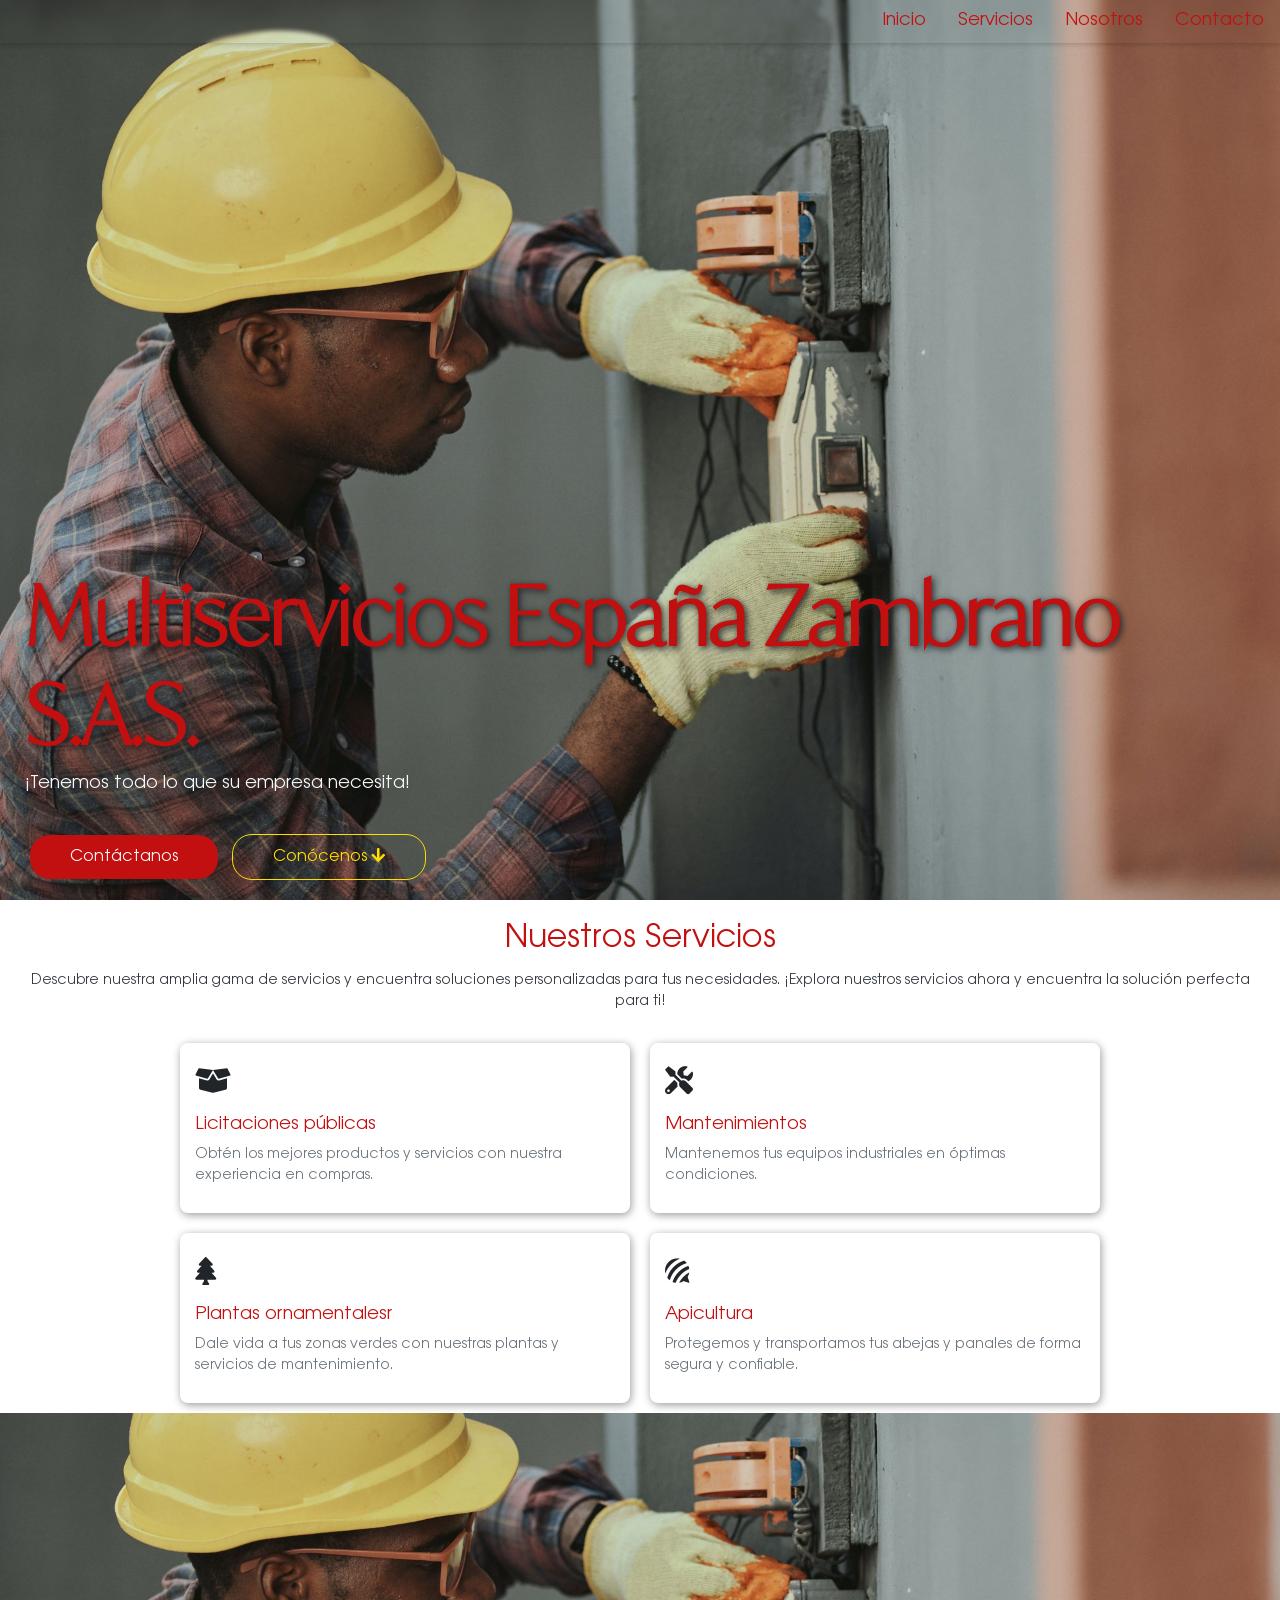
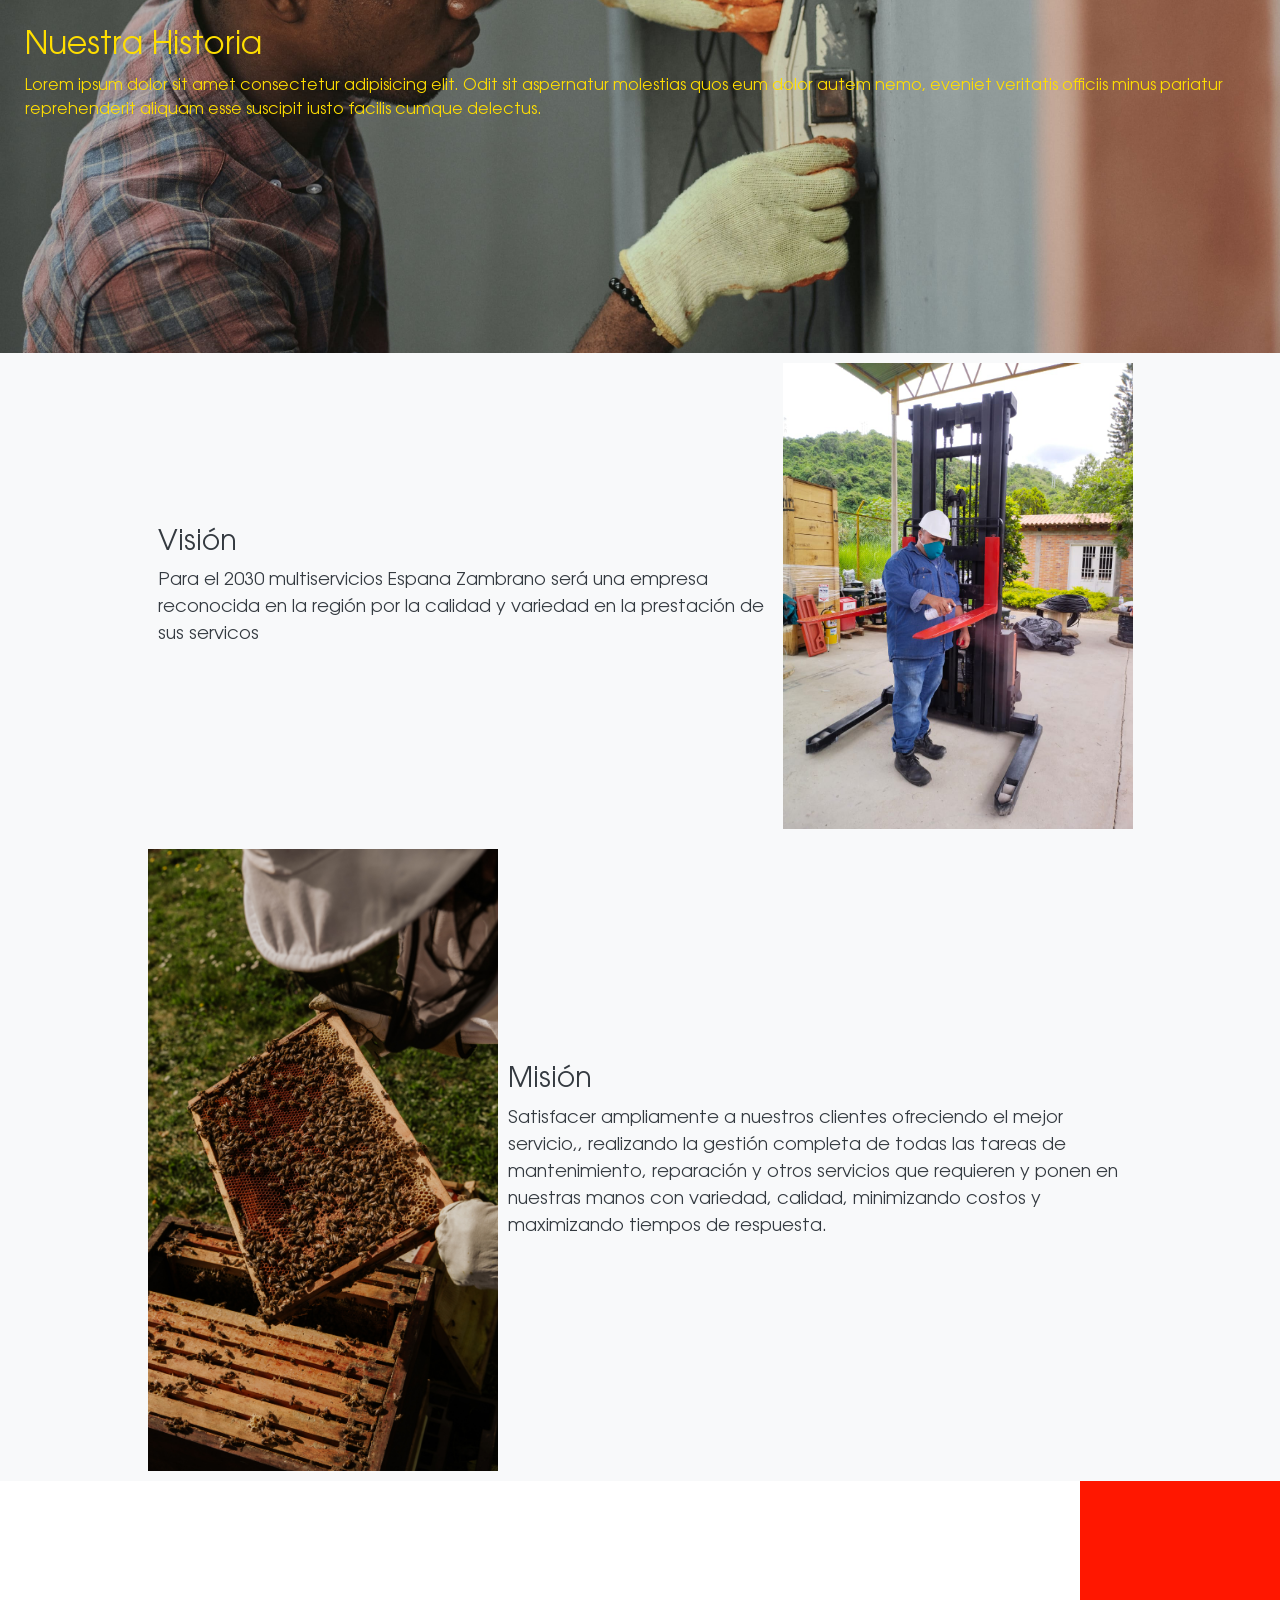
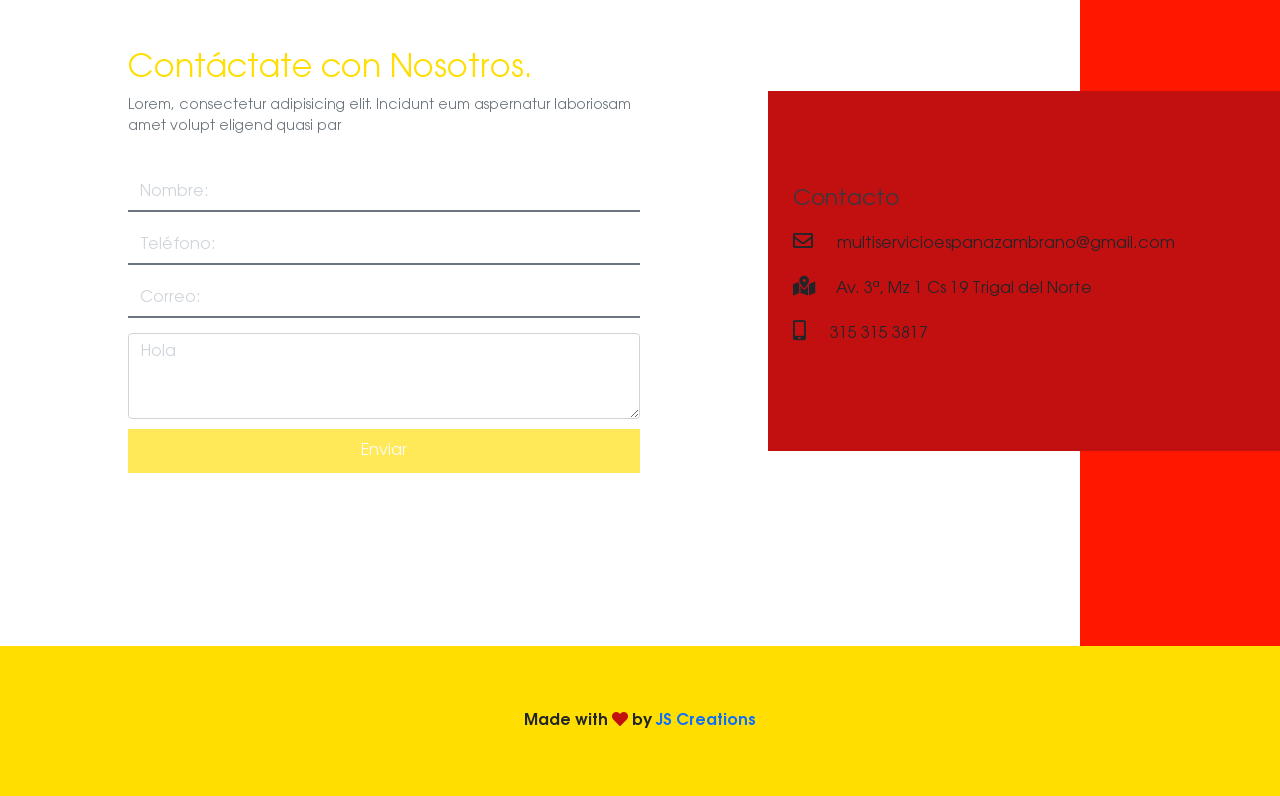
==== commit 02785531: "ajustes a la tarjeta de contacto" ====
--- a/index.html
+++ b/index.html
@@ -211,6 +211,7 @@
                     facilis cumque delectus.</p>
             </div>
             <div class="about-valores-container">
+                <div class="forma-1"></div>
                 <div class="about-valores-card">
                     <div class="about-valores-text">
                         <h5>Visión</h5>
@@ -262,30 +263,30 @@
                     <button type="submit" class="btn btn-primary disabled" id="btnEnviar">Enviar
                         <div class="tooltip-disabled">Oops! Por ahora esto está desactivado</div>
                     </button>
-                    
+
                 </form>
             </div>
             <div class="contacto-info-container">
                 <h5>Contacto</h5>
-                <div class="contacto-info">
+                <div class="contacto-info mail">
                     <a href="mailto:multiservicioespanazambrano@gmail.com"><i class="far fa-envelope"></i>
                         multiservicioespanazambrano@gmail.com</a>
                 </div>
                 <div class="contacto-info">
-                    <p>
-                        <a href="https://goo.gl/maps/TxcqbL2aFjWYT1Ko6?coh=178573&entry=tt" target="_blank"><i
-                                class="fas fa-map-marked-alt"></i>Av. 3ª, Mz 1 Cs 19 Trigal del Norte</a>
-                    </p>
+                    <a href="https://goo.gl/maps/TxcqbL2aFjWYT1Ko6?coh=178573&entry=tt" target="_blank"><i
+                            class="fas fa-map-marked-alt"></i>Av. 3ª, Mz 1 Cs 19 Trigal del Norte</a>
                 </div>
                 <div class="contacto-info">
-                    <p><a href="http://wa.me/573153113817?text=Quisiera%20más%20información" target="_blank"><i class="fas fa-mobile-alt"></i>
-                            315 315 3817</a></p>
+                    <a href="http://wa.me/573153113817?text=Quisiera%20más%20información" target="_blank"><i
+                            class="fas fa-mobile-alt"></i>
+                        315 315 3817</a>
                 </div>
             </div>
             <div class="contacto-franja"></div>
         </section>
         <aside class="whap-float">
-            <a href="http://wa.me/573153113817?text=Quisiera%20más%20información" target="_blank"><i class="fab fa-whatsapp"></i></a>
+            <a href="http://wa.me/573153113817?text=Quisiera%20más%20información" target="_blank"><i
+                    class="fab fa-whatsapp"></i></a>
         </aside>
         <footer class="d-flex justify-content-center align-items-center">
             <b>Made with <i class="fas fa-heart"></i> by <span class="text-primary"> JS
--- a/css/main.css
+++ b/css/main.css
@@ -35,7 +35,7 @@
   position: fixed;
   top: 0;
   right: 0;
-  box-shadow: 1px 1px 5px rgba(0, 0, 0, .2);
+  box-shadow: 1px 1px 5px rgba(0, 0, 0, 0.2);
   backdrop-filter: blur(2px);
 }
 .menu-container li {
@@ -254,12 +254,12 @@
 .about-container {
   color: var(--gris-oscuro);
   width: 100%;
-  background-image: linear-gradient(
+  /* background-image: linear-gradient(
     145deg,
     var(--rojo) 10%,
     var(--rojo-claro) 20%,
     var(--amarillo)
-  );
+  ); */
 }
 .about-history-container {
   height: 60vh;
@@ -272,6 +272,10 @@
   padding-right: 50px;
   color: var(--amarillo);
 }
+.about-valores-container {
+  background-color: var(--claro);
+  position: relative;
+}
 .about-history-container h3 {
   font-size: 32px;
 }
@@ -388,7 +392,7 @@
   color: var(--negro);
   font-size: 16px;
 }
-.contacto-info a:hover{
+.contacto-info a:hover {
   color: var(--amarillo);
   transition: 0.3s;
 }
@@ -405,7 +409,7 @@
   background-color: var(--rojo-claro);
   z-index: 1;
 }
-.tooltip-disabled{
+.tooltip-disabled {
   width: 140px;
   height: auto;
   background-color: var(--gris-oscuro);
@@ -419,7 +423,7 @@
   display: none;
 }
 
-#btnEnviar:hover .tooltip-disabled{
+#btnEnviar:hover .tooltip-disabled {
   display: block;
 }
 
@@ -444,18 +448,15 @@
 
 /*---------------------------------------------------------------------------------------*/
 
-footer{
+footer {
   height: 150px;
   width: 100%;
   text-align: center;
   background-color: var(--amarillo);
 }
-footer i{
+footer i {
   color: var(--rojo);
 }
-
-
-
 
 /*---------------------------------------------------------------------------------------*/
 @media (max-width: 800px) {
@@ -477,9 +478,19 @@
   .about-valores-card {
     font-size: 14px;
   }
+  .contacto-container{
+    height: auto;
+    margin-bottom: 20px;
+  }
   .contacto-form {
-    width: 70%;
+    width: 80%;
     padding: 0 10px;
+  }
+  .contacto-info-container{
+    width: 75%;
+  }
+  .mail a{
+    font-size: 14px;
   }
   .contacto-franja {
     display: none;
@@ -508,6 +519,12 @@
   .contacto-form p {
     font-size: 12px;
   }
+  .contacto-info a{
+    font-size: 14px;
+  }
+  .mail a{
+    font-size: 12px;
+  }
   .whap-float a {
     font-size: 40px;
   }
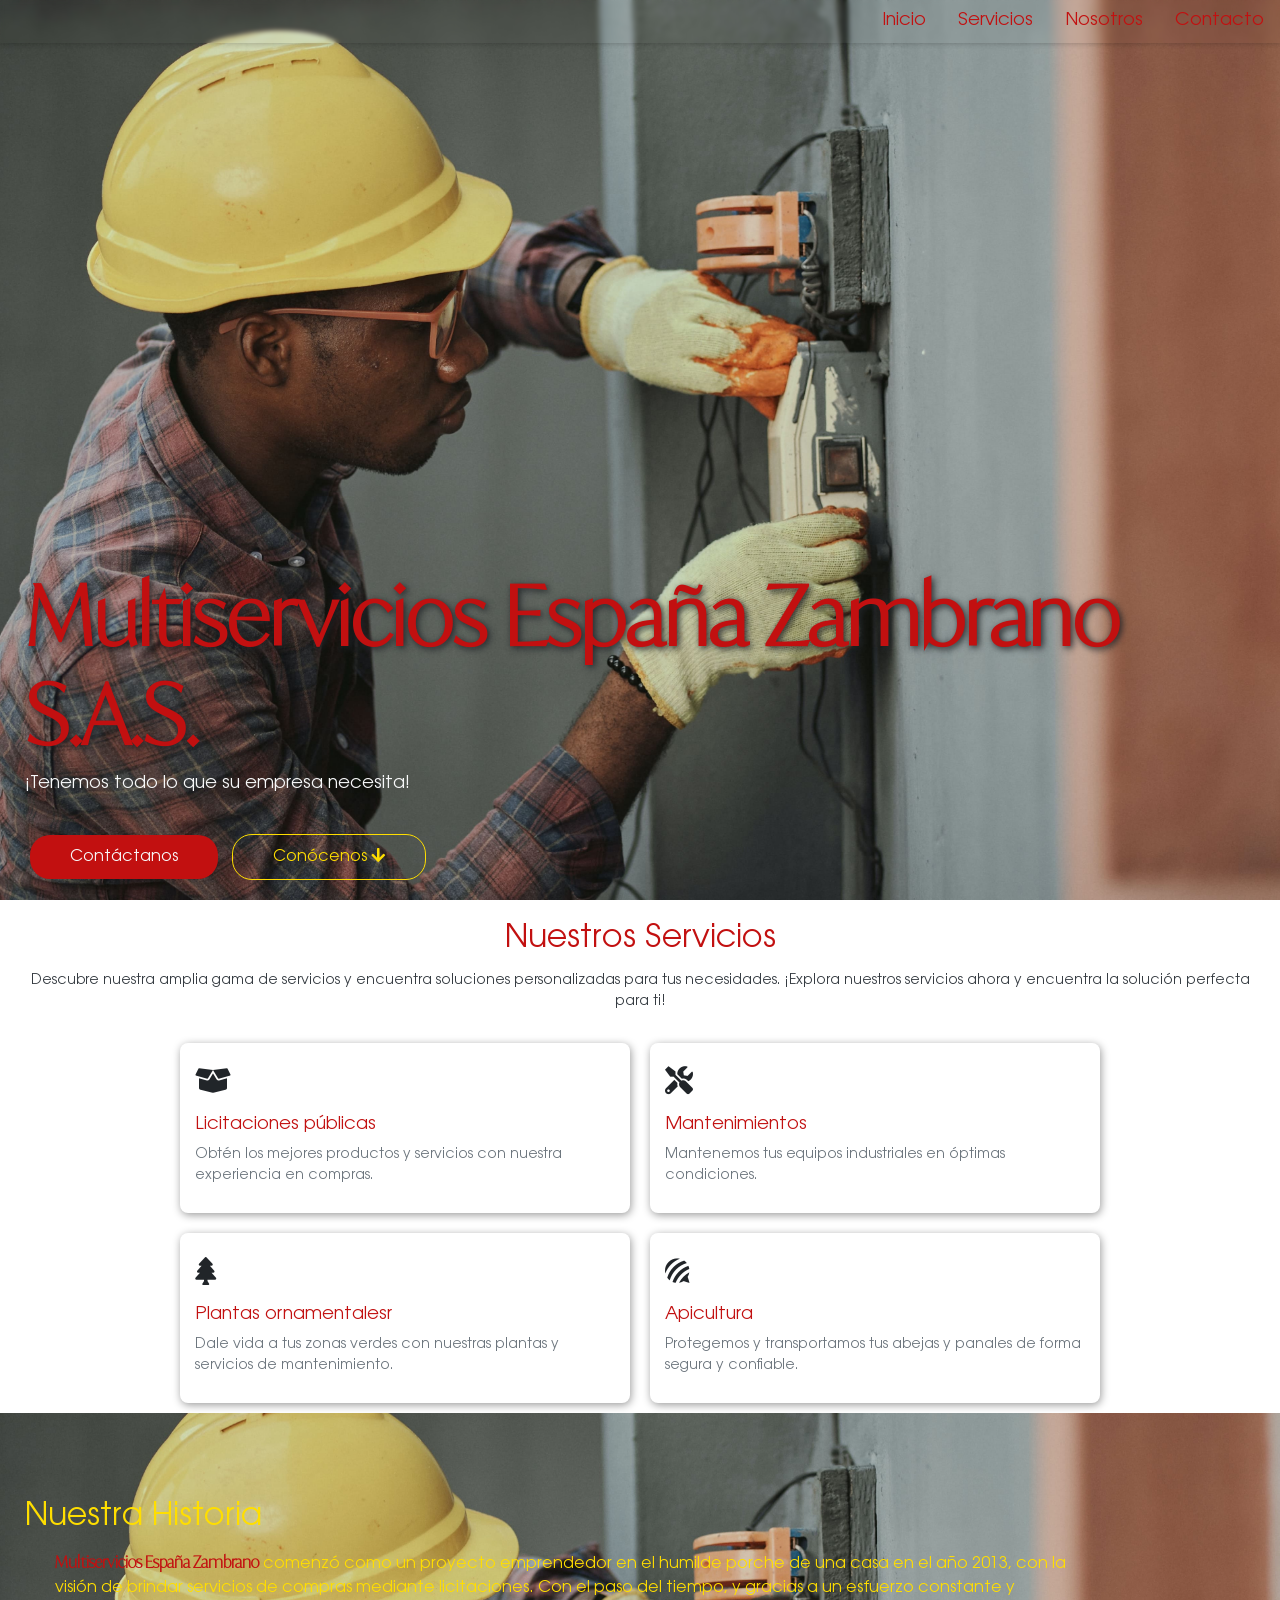
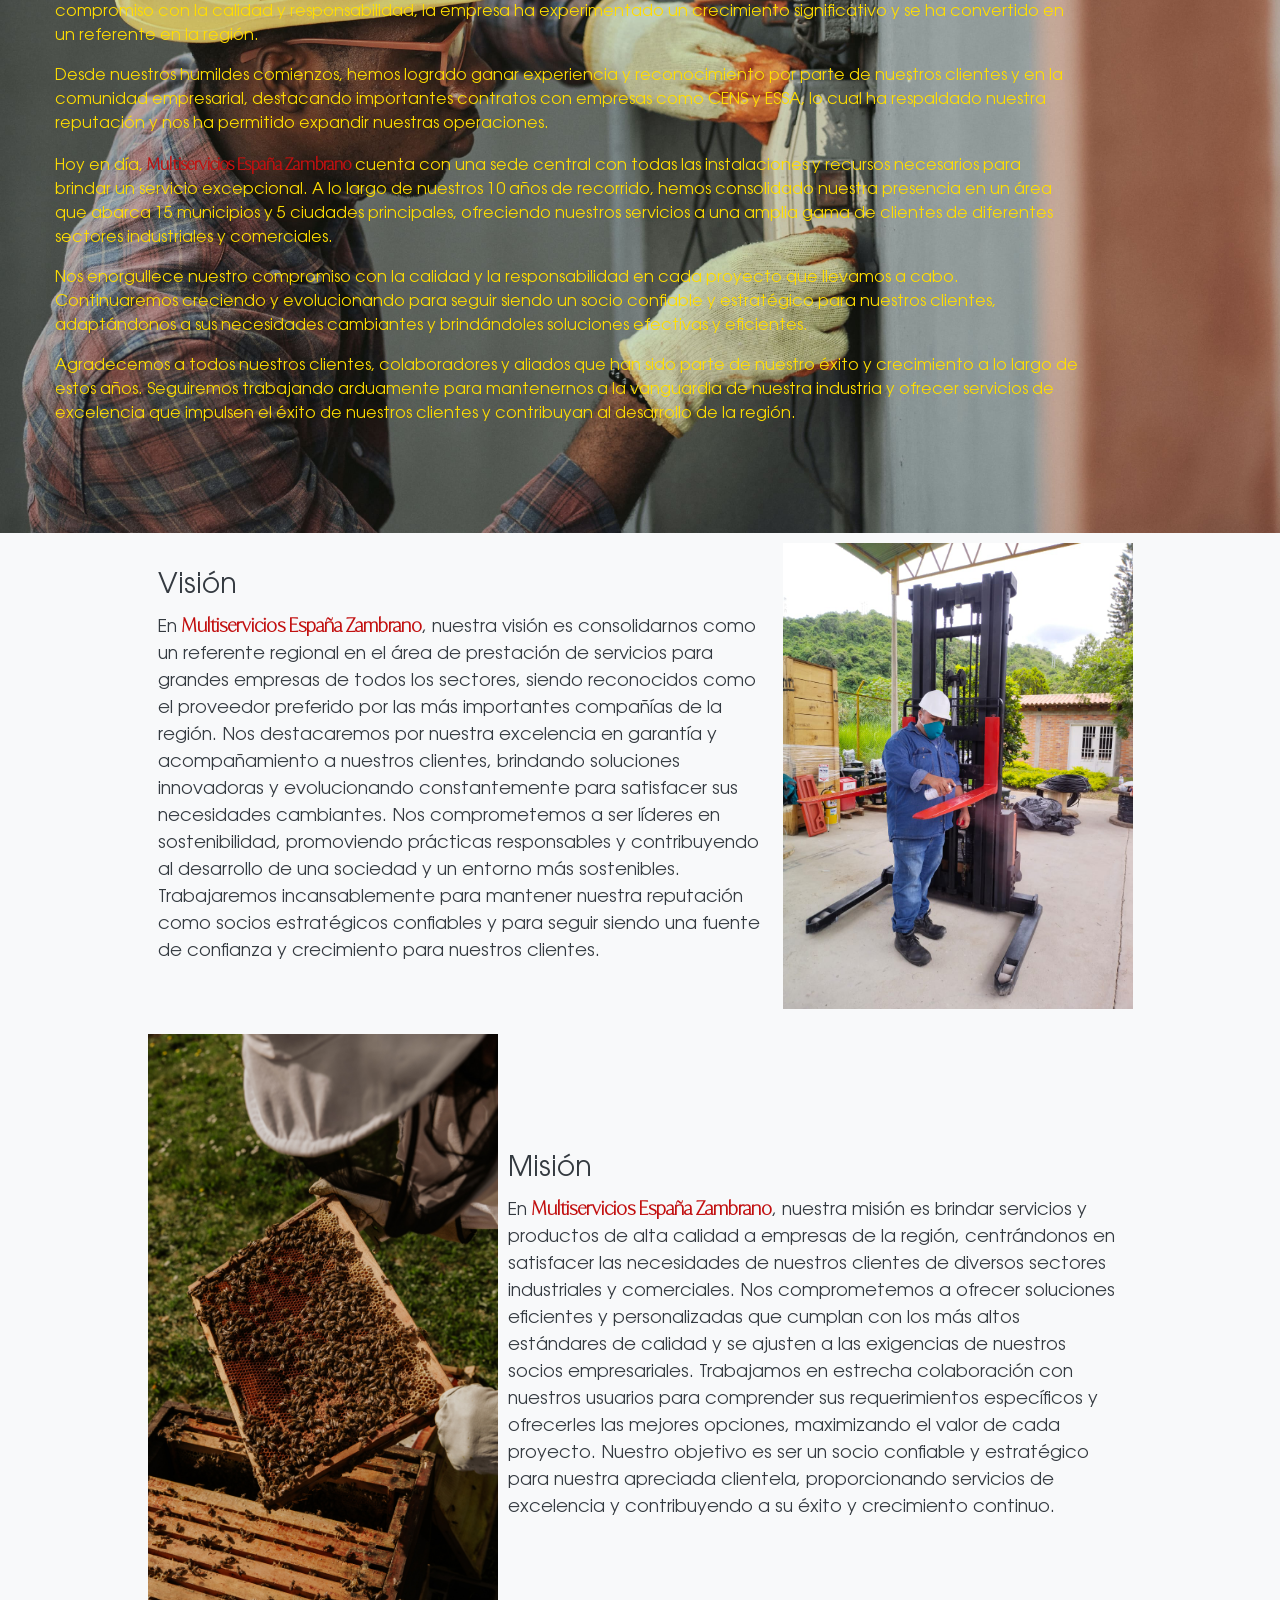
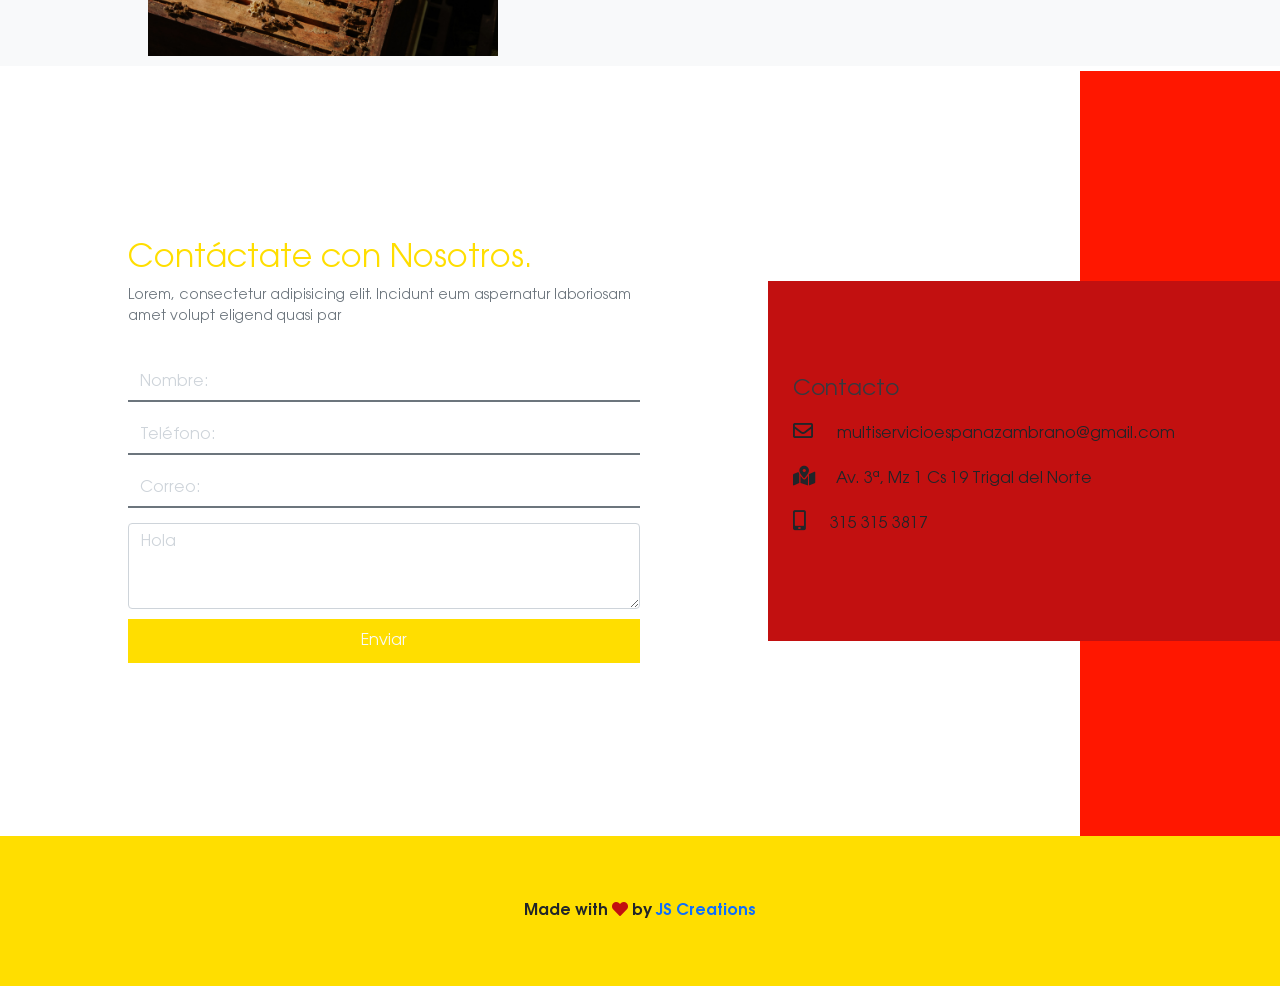
==== commit 3278b3a0: "ajustes a cajas y mejoras a la mision y vision" ====
--- a/index.html
+++ b/index.html
@@ -206,25 +206,57 @@
         <section class="about-container">
             <div class="about-history-container">
                 <h3>Nuestra Historia</h3>
-                <p>Lorem ipsum dolor sit amet consectetur adipisicing elit. Odit sit aspernatur molestias quos eum dolor
-                    autem nemo, eveniet veritatis officiis minus pariatur reprehenderit aliquam esse suscipit iusto
-                    facilis cumque delectus.</p>
+                <div class="about-history">
+                    <p><span class="brand">Multiservicios España Zambrano</span> comenzó como un proyecto emprendedor en
+                        el
+                        humilde porche de una casa en el año 2013, con la visión de
+                        brindar servicios de compras mediante licitaciones. Con el paso del tiempo, y gracias a un
+                        esfuerzo
+                        constante y compromiso con la calidad y responsabilidad, la empresa ha experimentado un
+                        crecimiento
+                        significativo y se
+                        ha convertido en un referente en la región.</p>
+                    <p>Desde nuestros humildes comienzos, hemos logrado ganar experiencia y reconocimiento por parte de
+                        nuestros clientes y en la comunidad empresarial, destacando importantes contratos con empresas
+                        como
+                        CENS y ESSA, lo cual ha respaldado nuestra reputación y nos ha permitido
+                        expandir nuestras operaciones.</p>
+                    <p>Hoy en día, <span class="brand">Multiservicios España Zambrano</span> cuenta con una sede central
+                        con
+                        todas las instalaciones y recursos necesarios para
+                        brindar un servicio excepcional. A lo largo de nuestros 10 años de recorrido, hemos consolidado
+                        nuestra presencia en un área que abarca 15 municipios y 5 ciudades principales, ofreciendo
+                        nuestros
+                        servicios a una amplia gama de clientes de diferentes sectores industriales y comerciales.</p>
+                    <p>Nos enorgullece nuestro compromiso con la calidad y la responsabilidad en cada proyecto que
+                        llevamos
+                        a cabo. Continuaremos creciendo y evolucionando para seguir siendo un socio confiable y
+                        estratégico
+                        para nuestros clientes, adaptándonos a sus necesidades cambiantes y brindándoles soluciones
+                        efectivas y eficientes.</p>
+                    <p>Agradecemos a todos nuestros clientes, colaboradores y aliados que han sido parte de nuestro
+                        éxito y
+                        crecimiento a lo largo de estos años. Seguiremos trabajando arduamente para mantenernos a la
+                        vanguardia de nuestra industria y ofrecer servicios de excelencia que impulsen el éxito de
+                        nuestros
+                        clientes y contribuyan al desarrollo de la región.</p>
+                </div>
             </div>
             <div class="about-valores-container">
                 <div class="forma-1"></div>
                 <div class="about-valores-card">
                     <div class="about-valores-text">
                         <h5>Visión</h5>
-                        <p>Para el 2030 multiservicios Espana Zambrano será una empresa reconocida en la región por la
-                            calidad y variedad en la prestación de sus servicos
-                        </p>
-                        <!-- <p>Nuestra visión es ser líderes en nuestro sector, reconocidos por nuestra excelencia en
-                            productos y servicios. Aspiramos a ser una empresa globalmente reconocida, impulsada por la
-                            innovación y la creatividad, que se distinga por su enfoque orientado al cliente y su
-                            compromiso con la calidad. Buscamos construir relaciones sólidas y duraderas con nuestros
-                            clientes, socios y empleados, basadas en la confianza mutua y el éxito compartido. Como
-                            empresa, nos esforzamos por ser un referente en sostenibilidad, contribuyendo al desarrollo
-                            de comunidades prósperas y cuidando el medio ambiente.</p> -->
+                        <p>En <span class="brand">Multiservicios España Zambrano</span>, nuestra visión es consolidarnos
+                            como un referente regional en el área de prestación de
+                            servicios para grandes empresas de todos los sectores, siendo reconocidos como el proveedor
+                            preferido por las más importantes compañías de la región. Nos destacaremos por nuestra
+                            excelencia en garantía y acompañamiento a nuestros clientes, brindando soluciones
+                            innovadoras y evolucionando constantemente para satisfacer sus necesidades cambiantes. Nos
+                            comprometemos a ser líderes en sostenibilidad, promoviendo prácticas responsables y
+                            contribuyendo al desarrollo de una sociedad y un entorno más sostenibles. Trabajaremos
+                            incansablemente para mantener nuestra reputación como socios estratégicos confiables y para
+                            seguir siendo una fuente de confianza y crecimiento para nuestros clientes.</p>
                     </div>
                     <div class="about-valores-img">
                         <img src="./assets/Editar/1.jpg" alt="Visión" class="img-fluid float-end">
@@ -236,16 +268,16 @@
                     </div>
                     <div class="about-valores-text">
                         <h5>Misión</h5>
-                        <p>Satisfacer ampliamente a nuestros clientes ofreciendo el mejor servicio,, realizando la
-                            gestión completa de todas las tareas de mantenimiento, reparación y otros servicios que
-                            requieren y ponen en nuestras manos con variedad, calidad, minimizando costos y maximizando
-                            tiempos de respuesta.</p>
-                        <!-- <p>Nuestra misión es proporcionar soluciones innovadoras y de alta calidad que satisfagan las
-                            necesidades de nuestros clientes. Nos comprometemos a ofrecer productos y servicios que
-                            superen las expectativas, brindando un valor excepcional y generando un impacto positivo en
-                            la sociedad. Trabajamos con pasión y dedicación para impulsar el crecimiento y el éxito de
-                            nuestros clientes, mientras mantenemos un enfoque constante en la excelencia y la
-                            responsabilidad social.</p> -->
+                        <p>En <span class="brand">Multiservicios España Zambrano</span>, nuestra misión es brindar
+                            servicios y productos de alta
+                            calidad a empresas de la región, centrándonos en satisfacer las necesidades de nuestros
+                            clientes de diversos sectores industriales y comerciales. Nos comprometemos a ofrecer
+                            soluciones eficientes y personalizadas que cumplan con los más altos estándares de calidad y
+                            se ajusten a las exigencias de nuestros socios empresariales. Trabajamos en estrecha
+                            colaboración con nuestros usuarios para comprender sus requerimientos específicos y
+                            ofrecerles las mejores opciones, maximizando el valor de cada proyecto. Nuestro objetivo es
+                            ser un socio confiable y estratégico para nuestra apreciada clientela, proporcionando
+                            servicios de excelencia y contribuyendo a su éxito y crecimiento continuo.</p>
                     </div>
                 </div>
             </div>
@@ -255,12 +287,12 @@
                 <h3>Contáctate con Nosotros.</h3>
                 <p>Lorem, consectetur adipisicing elit. Incidunt eum aspernatur laboriosam amet
                     volupt eligend quasi par</p>
-                <form action="" method="post">
+                <form action="correo.php" method="post">
                     <input type="text" class="form-control" placeholder="Nombre:">
                     <input type="text" class="form-control" placeholder="Teléfono:">
                     <input type="text" class="form-control" placeholder="Correo:">
                     <textarea name="mensaje" id="" cols="5" rows="3" placeholder="Hola" class="form-control"></textarea>
-                    <button type="submit" class="btn btn-primary disabled" id="btnEnviar">Enviar
+                    <button type="submit" value="Enviar" class="btn btn-primary" id="btnEnviar">Enviar
                         <div class="tooltip-disabled">Oops! Por ahora esto está desactivado</div>
                     </button>
 
--- a/css/main.css
+++ b/css/main.css
@@ -19,6 +19,11 @@
   flex-direction: column;
   width: 100%;
   font-family: "ITC Avant Garde Std Bk";
+}
+.brand{
+  font-family: "Ivy Mode";
+  color: var(--rojo);
+  font-weight: bold;
 }
 .header-container {
   width: 100%;
@@ -262,24 +267,30 @@
   ); */
 }
 .about-history-container {
-  height: 60vh;
+  height: 80vh;
   display: flex;
   flex-direction: column;
   justify-content: center;
   background: url("../assets/mantenimiento_1.jpg") no-repeat center;
   background-size: cover;
-  padding: 0 25px;
+  padding: 5px 25px;
   padding-right: 50px;
   color: var(--amarillo);
 }
+.about-history-container h3 {
+  font-size: 32px;
+}
+.about-history{
+  padding: 5px 30px;
+  width: 90%;
+}
 .about-valores-container {
+  width: 100%;
   background-color: var(--claro);
   position: relative;
 }
-.about-history-container h3 {
-  font-size: 32px;
-}
 .about-valores-card {
+  width: 100%;
   display: flex;
   flex-direction: row;
   justify-content: center;
@@ -287,9 +298,7 @@
   flex-wrap: wrap;
   padding: 10px 5px;
   font-size: 18px;
-}
-.about-valores-text h5 {
-  font-size: 28px;
+  margin-bottom: 5px;
 }
 .about-valores-img {
   width: 50%;
@@ -300,6 +309,9 @@
   width: 50%;
   min-width: 300px;
   padding: 10px;
+}
+.about-valores-text h5 {
+  font-size: 28px;
 }
 
 /*--------------------------------------------------------------------------*/
@@ -475,8 +487,23 @@
   .menu-container {
     display: none;
   }
+  .about-history-container{
+    height: auto;
+    padding: 5px 15px;
+  }
+  .about-history{
+    width: 100%;
+    padding: 5px 10px;
+    font-size: 14px;
+  }
   .about-valores-card {
     font-size: 14px;
+  }
+  .about-valores-img{
+width: 80%;
+  }
+  .about-valores-text{
+width: 80%;
   }
   .contacto-container{
     height: auto;
@@ -511,7 +538,16 @@
     font-size: 12px;
   }
   .about-history-container {
-    padding: 0 15px;
+    padding: 5px 10px;
+  }
+  .about-history{
+    font-size: 12px;
+  }
+  .about-valores-img{
+    width: 90%;
+  }
+  .about-valores-text{
+    width: 90%;
   }
   .contacto-form h3 {
     font-size: 24px;
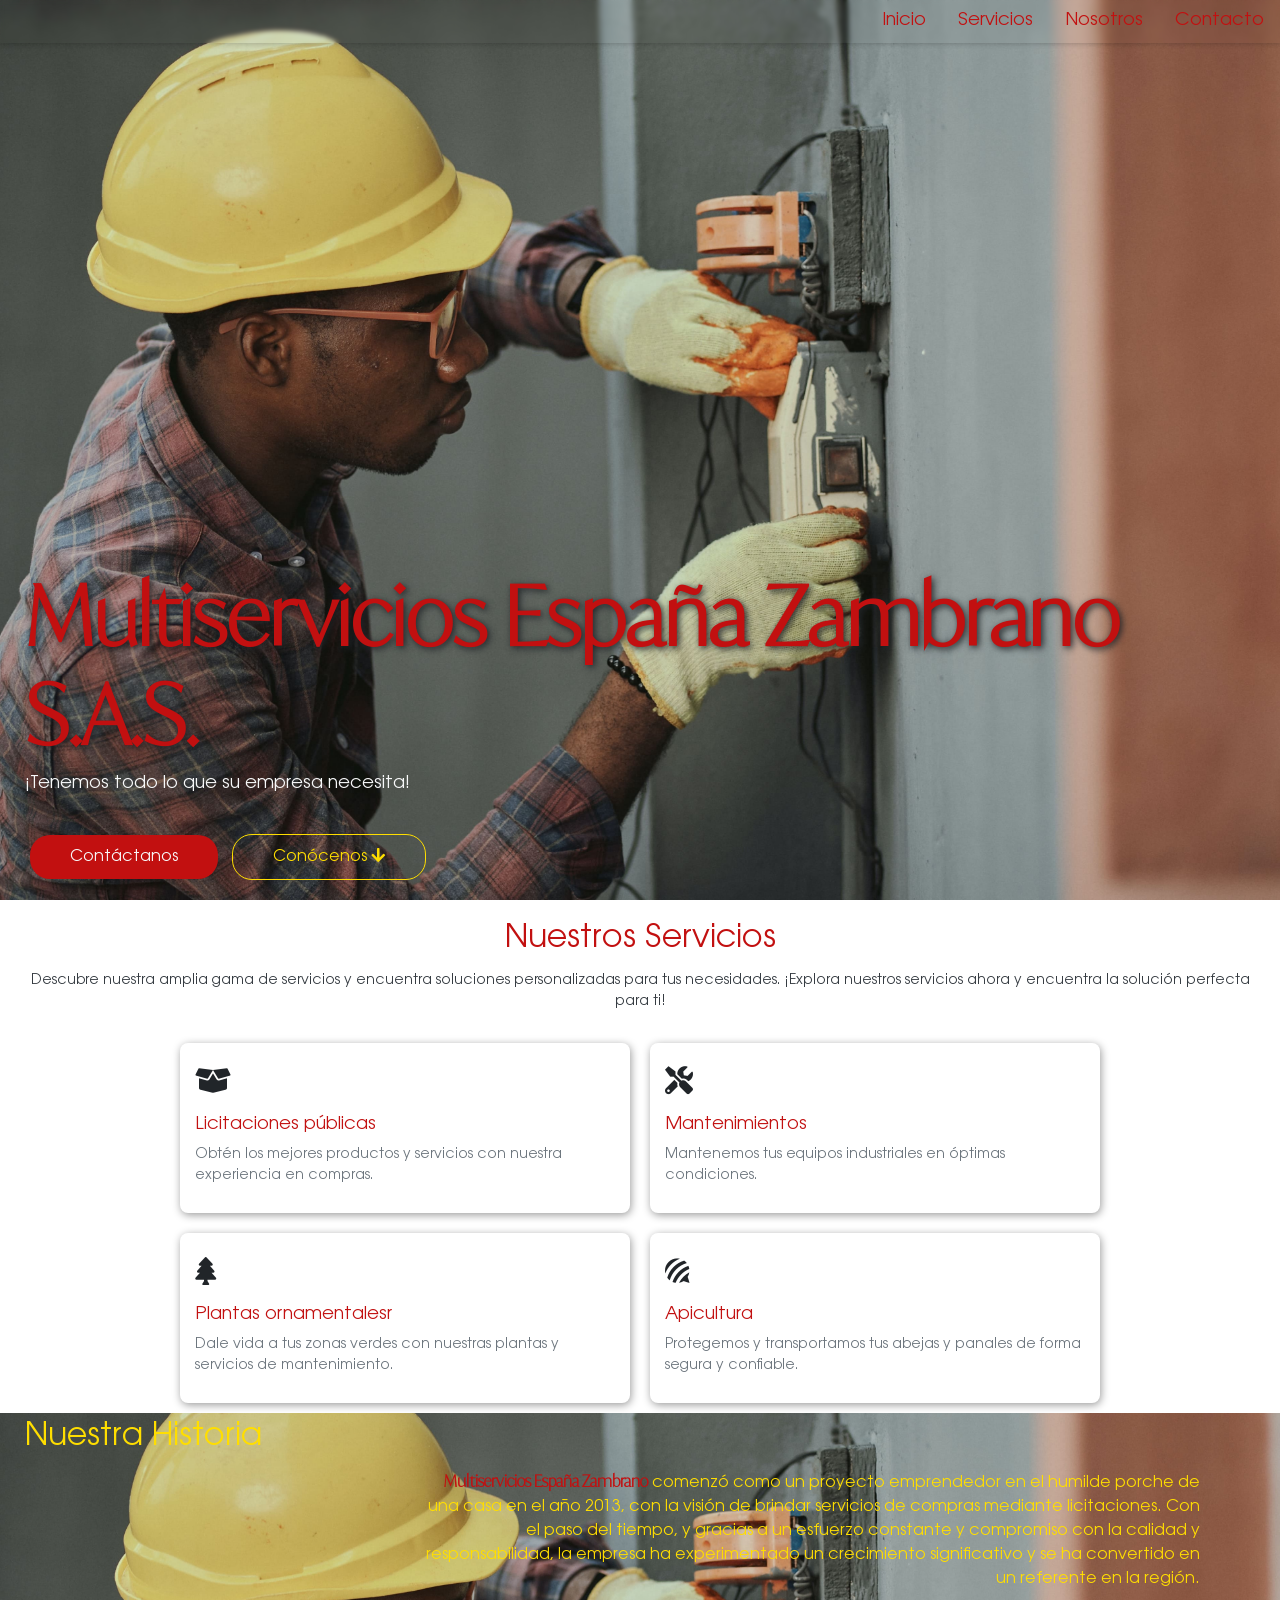
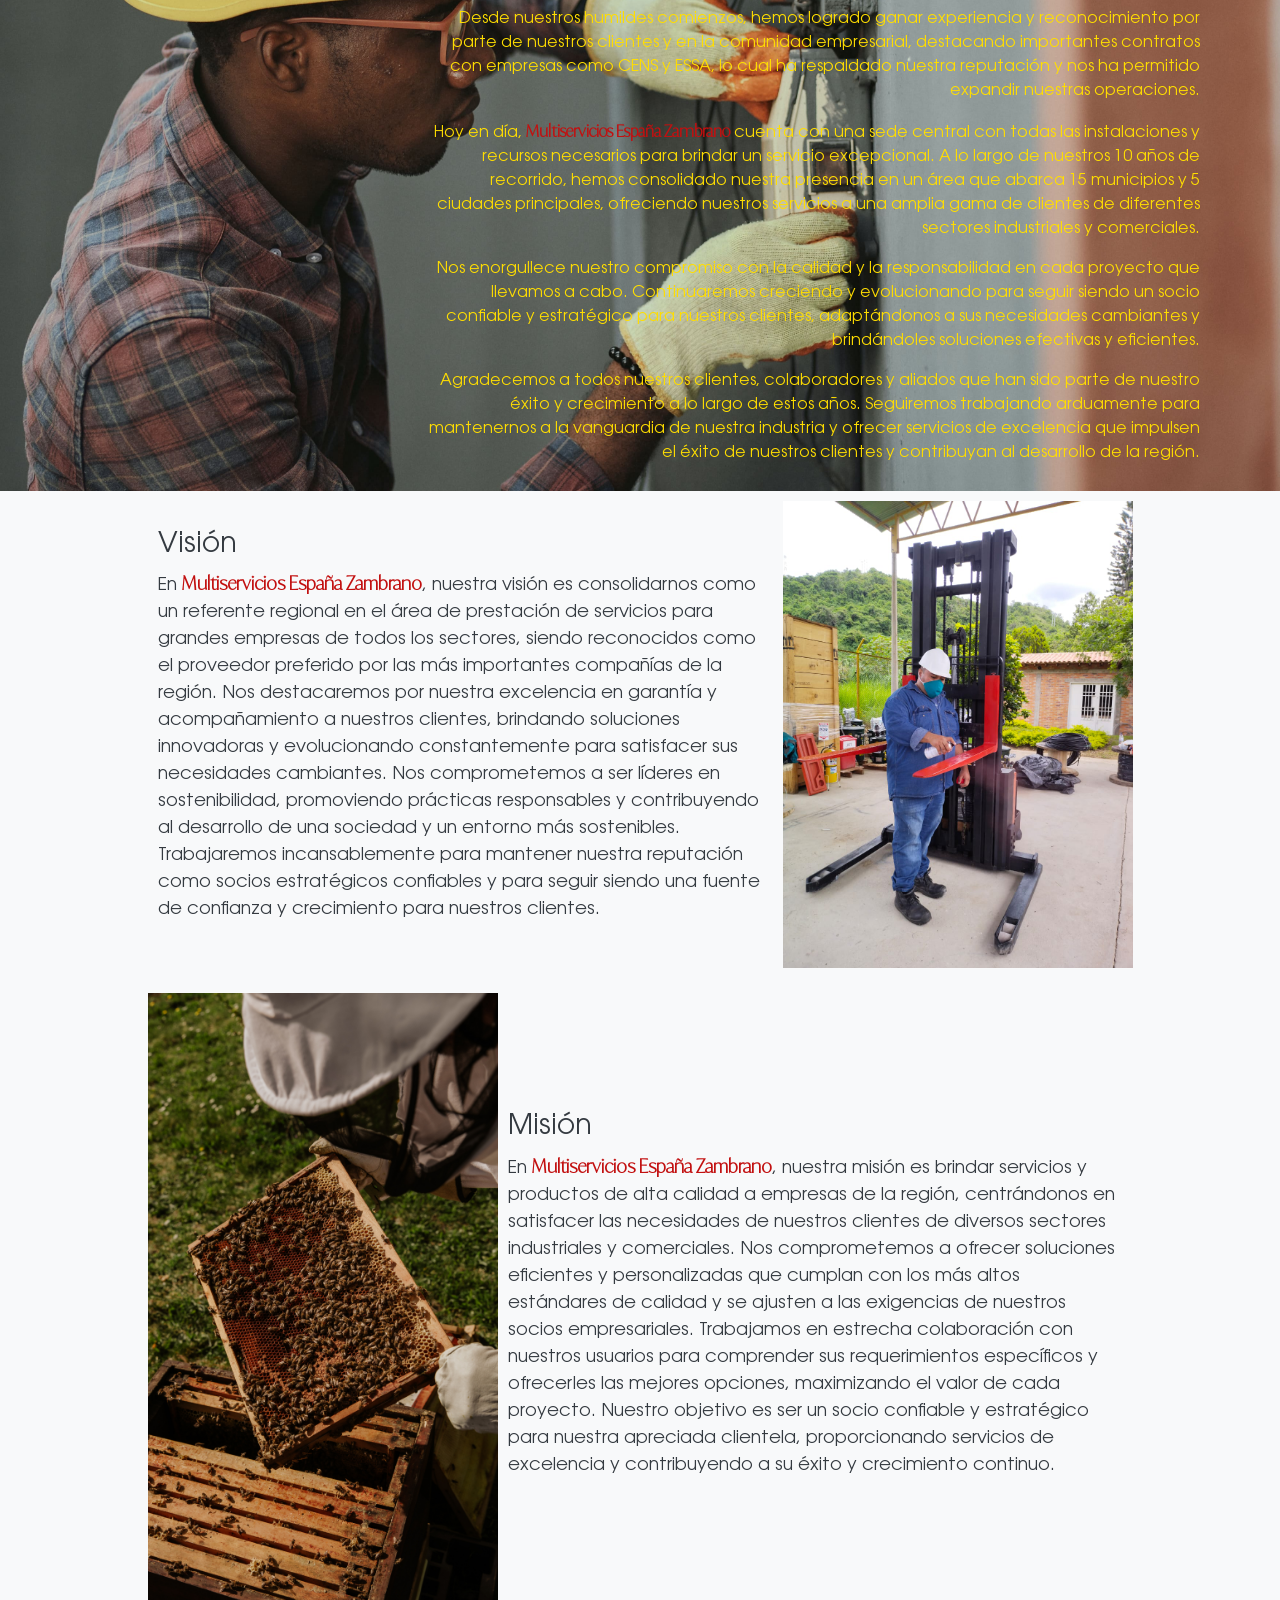
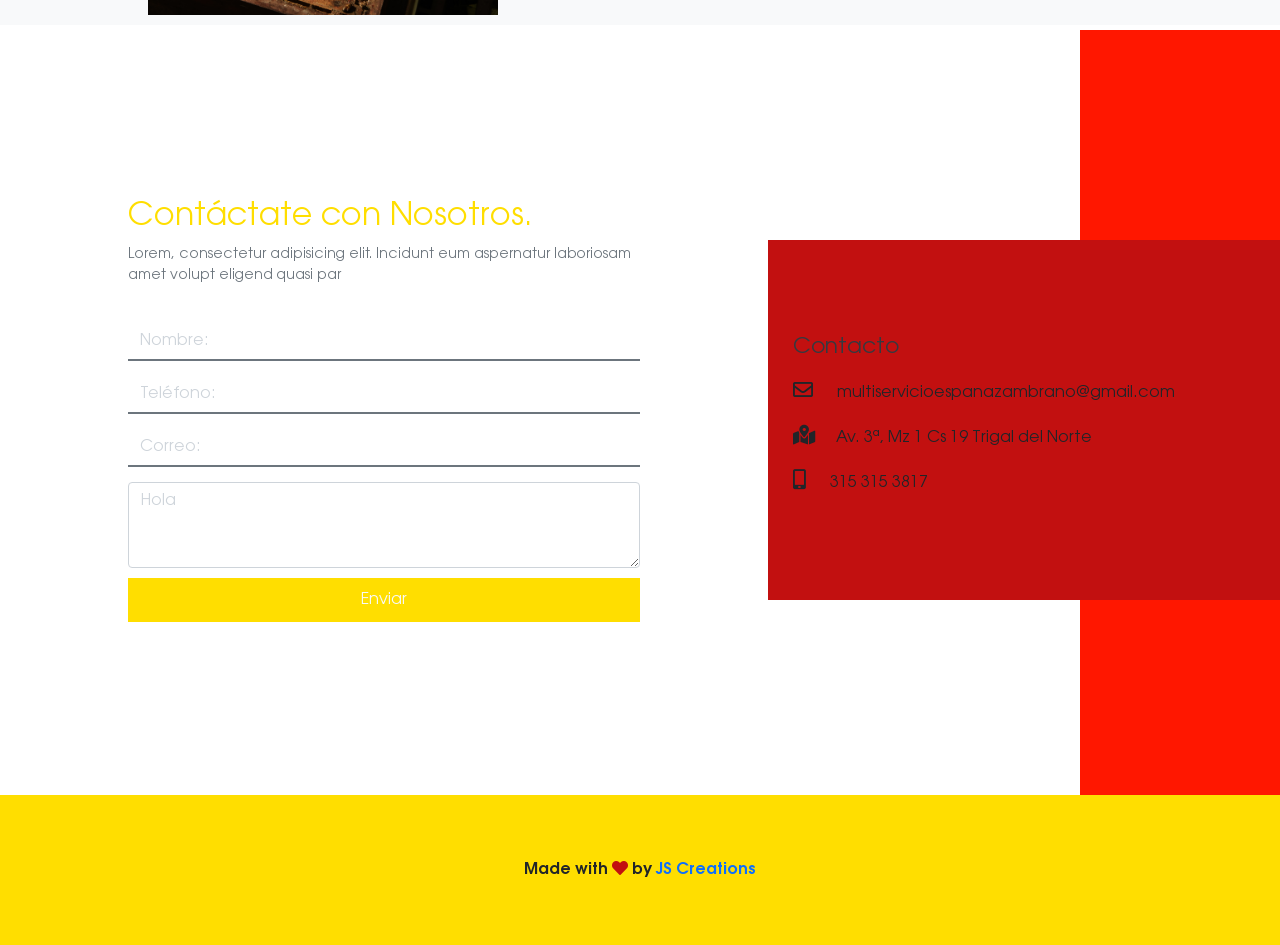
==== commit 18665a8d: "Estilos a los modales y nuestra historia" ====
--- a/index.html
+++ b/index.html
@@ -20,18 +20,18 @@
             <nav class="menu-container">
                 <ul class="nav justify-content-end">
                     <li class="nav-item"><a href="#" class="nav-link">Inicio</a></li>
-                    <li class="nav-item"><a href="#" class="nav-link">Servicios</a></li>
-                    <li class="nav-item"><a href="#" class="nav-link">Nosotros</a></li>
-                    <li class="nav-item"><a href="#" class="nav-link">Contacto</a></li>
+                    <li class="nav-item"><a href="#servicios" class="nav-link">Servicios</a></li>
+                    <li class="nav-item"><a href="#nosotros" class="nav-link">Nosotros</a></li>
+                    <li class="nav-item"><a href="#contacto" class="nav-link">Contacto</a></li>
                 </ul>
             </nav>
             <div class="icon-menu" id="iconMenu" onclick="showMenu()"><i class="fas fa-hamburger"></i></div>
             <div class="mobile-menu" id="menu-mobile">
                 <ul class="nav nav-mobile">
-                    <li class="nav-item"><a href="#" class="nav-link">Inicio</a></li>
-                    <li class="nav-item"><a href="#" class="nav-link">Servicios</a></li>
-                    <li class="nav-item"><a href="#" class="nav-link">Nosotros</a></li>
-                    <li class="nav-item"><a href="#" class="nav-link">Contacto</a></li>
+                    <li class="nav-item"><a href="#" class="nav-link" onclick="showMenu()">Inicio</a></li>
+                    <li class="nav-item"><a href="#servicios" class="nav-link" onclick="showMenu()">Servicios</a></li>
+                    <li class="nav-item"><a href="#nosotros" class="nav-link" onclick="showMenu()">Nosotros</a></li>
+                    <li class="nav-item"><a href="#contacto" class="nav-link" onclick="showMenu()">Contacto</a></li>
                 </ul>
                 <div class="close-icon" id="close-icon" onclick="showMenu()"><i class="fas fa-times"></i></div>
             </div>
@@ -45,7 +45,7 @@
                 </div>
             </div>
         </header>
-        <section class="servicios-container">
+        <section class="servicios-container" id="servicios">
             <div class="servicios-title-container">
                 <h3>Nuestros Servicios</h3>
                 <p>Descubre nuestra amplia gama de servicios y encuentra soluciones personalizadas para tus
@@ -66,7 +66,7 @@
                         <div class="modal-dialog modal-dialog-centered modal-lg">
                             <div class="modal-content">
                                 <div class="modal-body">
-                                    <p>En nuestra empresa, nos especializamos en la elaboración de compras en
+                                    <p class="modal-body-text">En <span class="brand">MEZ</span>, nos especializamos en la elaboración de compras en
                                         licitaciones
                                         públicas de
                                         todo tipo de implementos. Contamos con una amplia experiencia en compras
@@ -97,7 +97,7 @@
                         <div class="modal-dialog modal-dialog-centered modal-lg">
                             <div class="modal-content">
                                 <div class="modal-body">
-                                    <p>En nuestra empresa, ofrecemos un amplio servicio de mantenimiento de maquinarias
+                                    <p class="modal-body-text">En <span class="brand">MEZ</span>, ofrecemos un amplio servicio de mantenimiento de maquinarias
                                         industriales,
                                         incluyendo montacargas, cuentacables, balanzas de alta capacidad y muchos más.
                                         Con varios años
@@ -134,7 +134,7 @@
                         <div class="modal-dialog modal-dialog-centered modal-lg">
                             <div class="modal-content">
                                 <div class="modal-body">
-                                    <p>En MEZ, ofrecemos un servicio completo de instalación, venta y mantenimiento de
+                                    <p class="modal-body-text">En <span class="brand">MEZ</span>, ofrecemos un servicio completo de instalación, venta y mantenimiento de
                                         plantas
                                         ornamentales para zonas verdes. No solo proporcionamos plantas de todos los
                                         tipos, sino que
@@ -172,7 +172,7 @@
                         <div class="modal-dialog modal-dialog-centered modal-lg">
                             <div class="modal-content">
                                 <div class="modal-body">
-                                    <p>En MEZ, también ofrecemos servicios de apicultura. Contamos con un equipo de
+                                    <p class="modal-body-text">En <span class="brand">MEZ</span>, también ofrecemos servicios de apicultura. Contamos con un equipo de
                                         expertos que se
                                         dedica a recolectar abejas y panales para movilizarlos y asegurarse de que se
                                         mantengan en un
@@ -203,7 +203,7 @@
                 </div>
             </div>
         </section>
-        <section class="about-container">
+        <section class="about-container" id="nosotros">
             <div class="about-history-container">
                 <h3>Nuestra Historia</h3>
                 <div class="about-history">
@@ -282,7 +282,7 @@
                 </div>
             </div>
         </section>
-        <section class="contacto-container">
+        <section class="contacto-container" id="contacto">
             <div class="contacto-form">
                 <h3>Contáctate con Nosotros.</h3>
                 <p>Lorem, consectetur adipisicing elit. Incidunt eum aspernatur laboriosam amet
--- a/css/main.css
+++ b/css/main.css
@@ -154,22 +154,29 @@
 
 .modal-body {
   position: relative;
+  background-color: var(--rojo);
+}
+.modal-body .modal-body-text{
+  color: var(--claro);
+}
+.modal-body-text .brand{
+  color: var(--amarillo);
 }
 .close-modal {
   cursor: pointer;
-  color: var(--claro);
+  color: var(--rojo);
   font-size: 30px;
   position: absolute;
   top: -30px;
-  right: -35px;
+  right: -30px;
 }
 .open-modal {
-  background-color: #075e54;
   border: none;
-  padding: 25px;
   background-color: transparent;
   color: var(--gris-claro);
   font-size: 20px;
+  width: 100%;
+  height: 100%;
 }
 .servicios-container {
   width: 100%;
@@ -267,22 +274,24 @@
   ); */
 }
 .about-history-container {
-  height: 80vh;
-  display: flex;
-  flex-direction: column;
-  justify-content: center;
+  height: auto;
   background: url("../assets/mantenimiento_1.jpg") no-repeat center;
   background-size: cover;
   padding: 5px 25px;
   padding-right: 50px;
   color: var(--amarillo);
+  display: flex;
+  flex-direction: column;
+  align-items: end;
 }
 .about-history-container h3 {
   font-size: 32px;
+  width: 100%;
 }
 .about-history{
   padding: 5px 30px;
-  width: 90%;
+  width: 70%;
+  text-align: right;
 }
 .about-valores-container {
   width: 100%;
@@ -493,7 +502,7 @@
   }
   .about-history{
     width: 100%;
-    padding: 5px 10px;
+    padding: 5px 20px;
     font-size: 14px;
   }
   .about-valores-card {
@@ -564,4 +573,4 @@
   .whap-float a {
     font-size: 40px;
   }
-}
+}
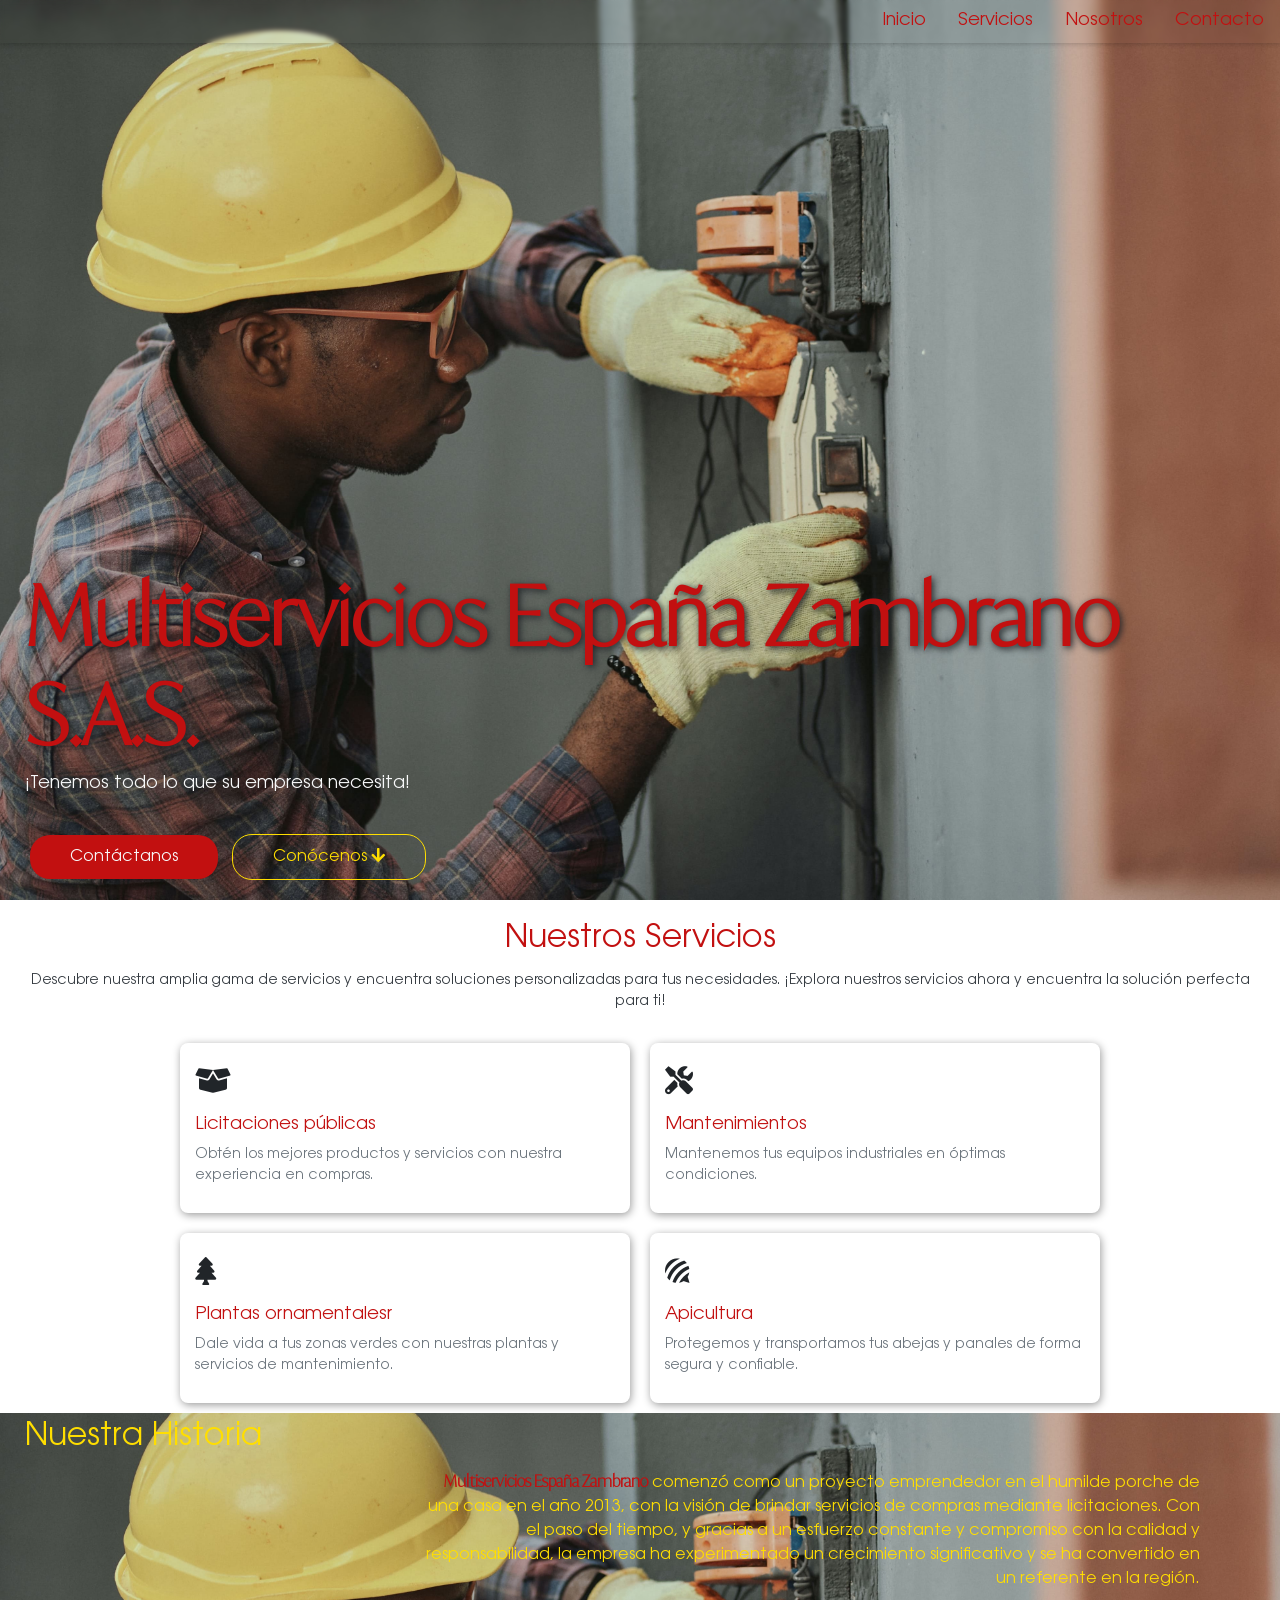
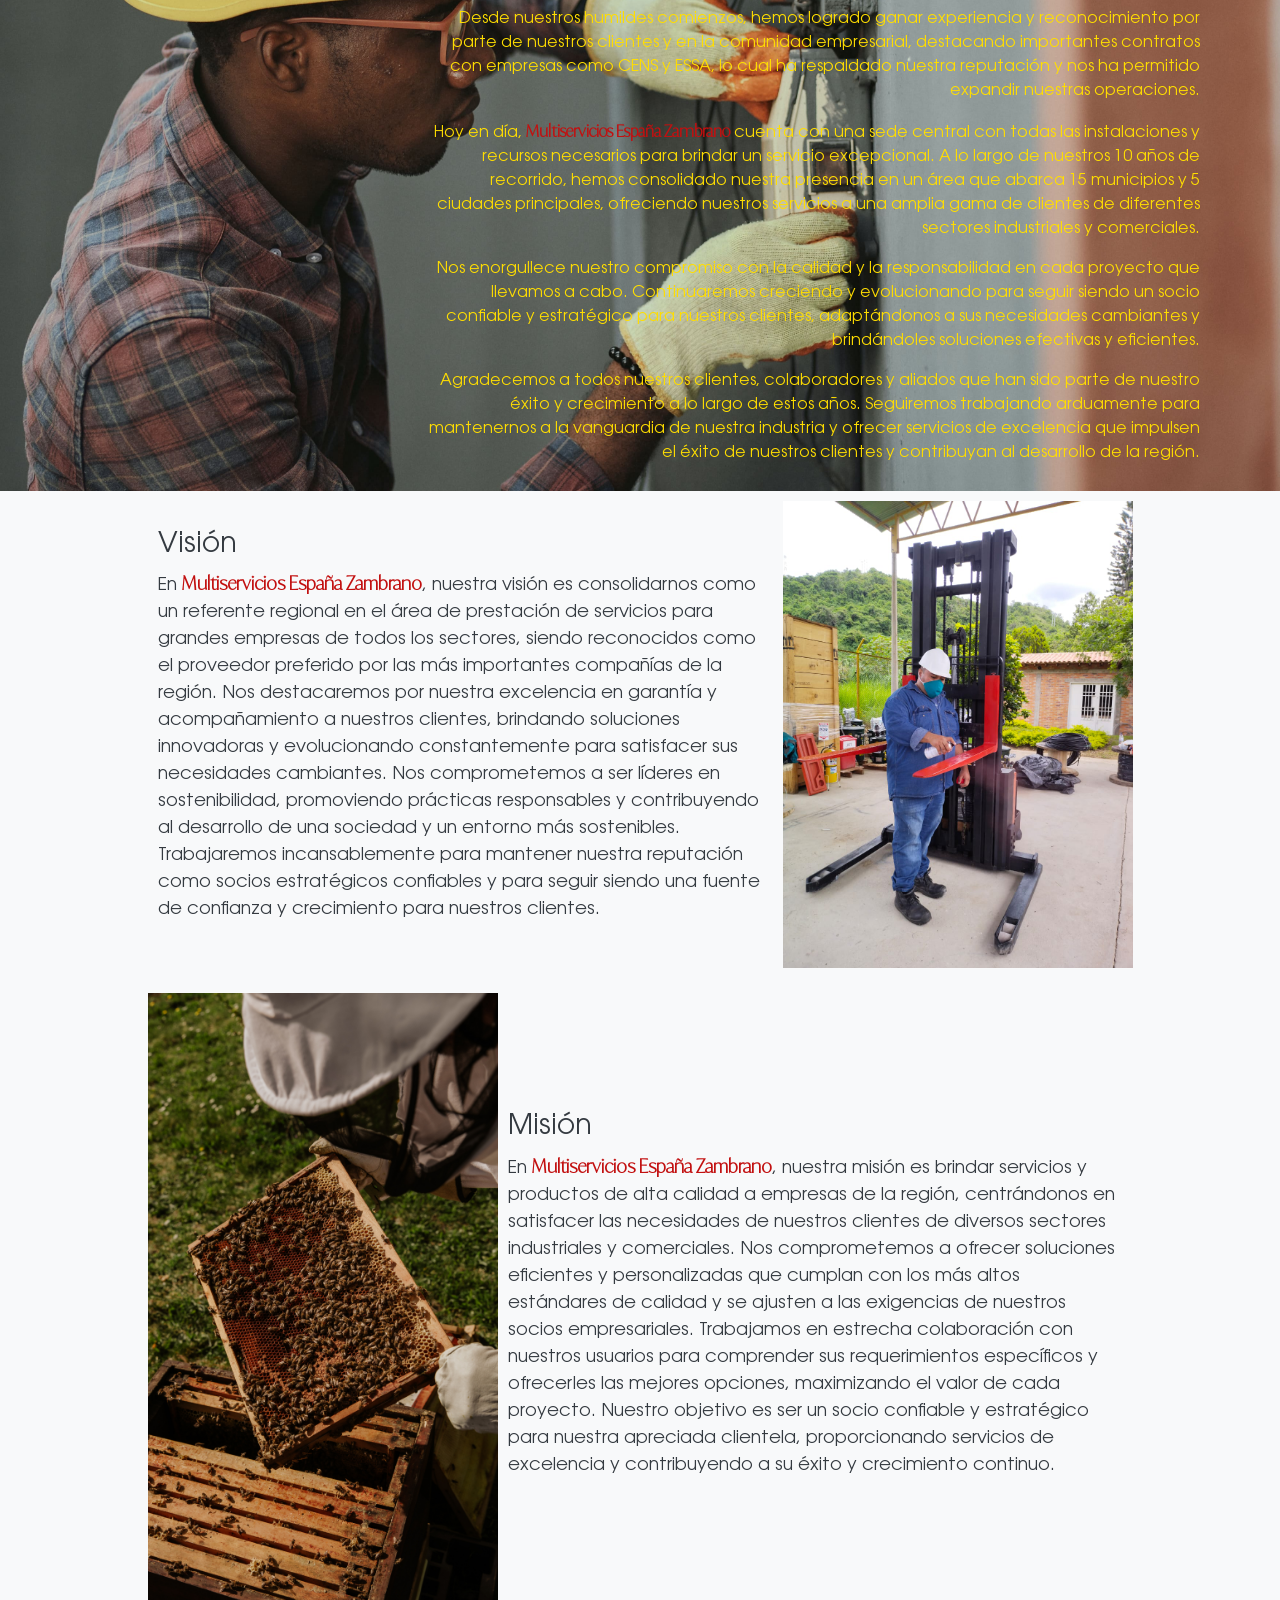
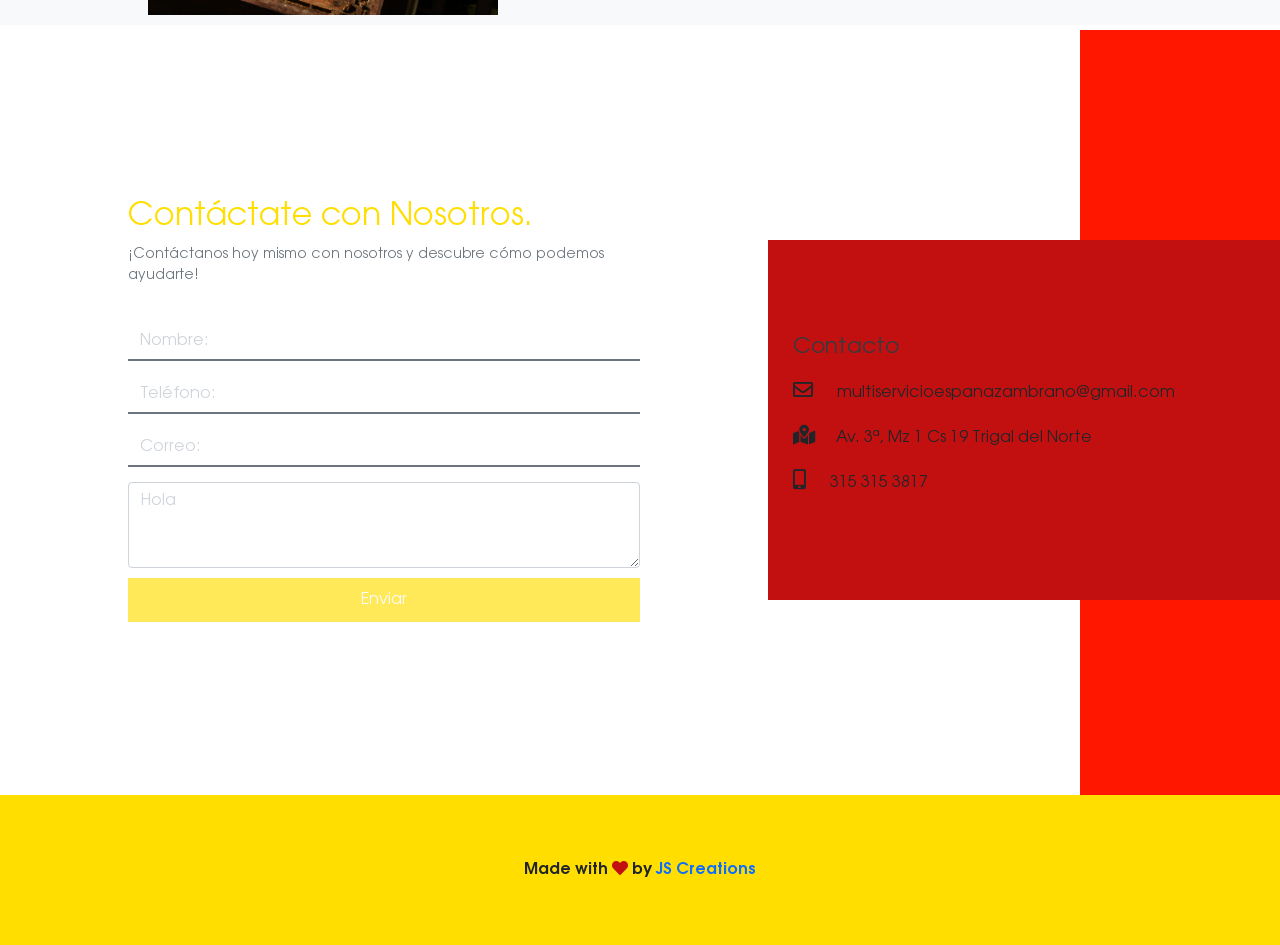
==== commit a3b32b66: "Finalizacion de ultimos estilos para subir a produccion" ====
--- a/index.html
+++ b/index.html
@@ -66,7 +66,8 @@
                         <div class="modal-dialog modal-dialog-centered modal-lg">
                             <div class="modal-content">
                                 <div class="modal-body">
-                                    <p class="modal-body-text">En <span class="brand">MEZ</span>, nos especializamos en la elaboración de compras en
+                                    <p class="modal-body-text">En <span class="brand">MEZ</span>, nos especializamos en
+                                        la elaboración de compras en
                                         licitaciones
                                         públicas de
                                         todo tipo de implementos. Contamos con una amplia experiencia en compras
@@ -97,7 +98,8 @@
                         <div class="modal-dialog modal-dialog-centered modal-lg">
                             <div class="modal-content">
                                 <div class="modal-body">
-                                    <p class="modal-body-text">En <span class="brand">MEZ</span>, ofrecemos un amplio servicio de mantenimiento de maquinarias
+                                    <p class="modal-body-text">En <span class="brand">MEZ</span>, ofrecemos un amplio
+                                        servicio de mantenimiento de maquinarias
                                         industriales,
                                         incluyendo montacargas, cuentacables, balanzas de alta capacidad y muchos más.
                                         Con varios años
@@ -134,7 +136,8 @@
                         <div class="modal-dialog modal-dialog-centered modal-lg">
                             <div class="modal-content">
                                 <div class="modal-body">
-                                    <p class="modal-body-text">En <span class="brand">MEZ</span>, ofrecemos un servicio completo de instalación, venta y mantenimiento de
+                                    <p class="modal-body-text">En <span class="brand">MEZ</span>, ofrecemos un servicio
+                                        completo de instalación, venta y mantenimiento de
                                         plantas
                                         ornamentales para zonas verdes. No solo proporcionamos plantas de todos los
                                         tipos, sino que
@@ -172,7 +175,8 @@
                         <div class="modal-dialog modal-dialog-centered modal-lg">
                             <div class="modal-content">
                                 <div class="modal-body">
-                                    <p class="modal-body-text">En <span class="brand">MEZ</span>, también ofrecemos servicios de apicultura. Contamos con un equipo de
+                                    <p class="modal-body-text">En <span class="brand">MEZ</span>, también ofrecemos
+                                        servicios de apicultura. Contamos con un equipo de
                                         expertos que se
                                         dedica a recolectar abejas y panales para movilizarlos y asegurarse de que se
                                         mantengan en un
@@ -285,14 +289,13 @@
         <section class="contacto-container" id="contacto">
             <div class="contacto-form">
                 <h3>Contáctate con Nosotros.</h3>
-                <p>Lorem, consectetur adipisicing elit. Incidunt eum aspernatur laboriosam amet
-                    volupt eligend quasi par</p>
-                <form action="correo.php" method="post">
-                    <input type="text" class="form-control" placeholder="Nombre:">
-                    <input type="text" class="form-control" placeholder="Teléfono:">
-                    <input type="text" class="form-control" placeholder="Correo:">
+                <p>¡Contáctanos hoy mismo con nosotros y descubre cómo podemos ayudarte!</p>
+                <form action="./php/correo.php" method="post">
+                    <input type="text" class="form-control" placeholder="Nombre:" required>
+                    <input type="text" class="form-control" placeholder="Teléfono:" required>
+                    <input type="text" class="form-control" placeholder="Correo:" required>
                     <textarea name="mensaje" id="" cols="5" rows="3" placeholder="Hola" class="form-control"></textarea>
-                    <button type="submit" value="Enviar" class="btn btn-primary" id="btnEnviar">Enviar
+                    <button type="submit" value="Enviar" class="btn btn-primary disabled" id="btnEnviar">Enviar
                         <div class="tooltip-disabled">Oops! Por ahora esto está desactivado</div>
                     </button>
 
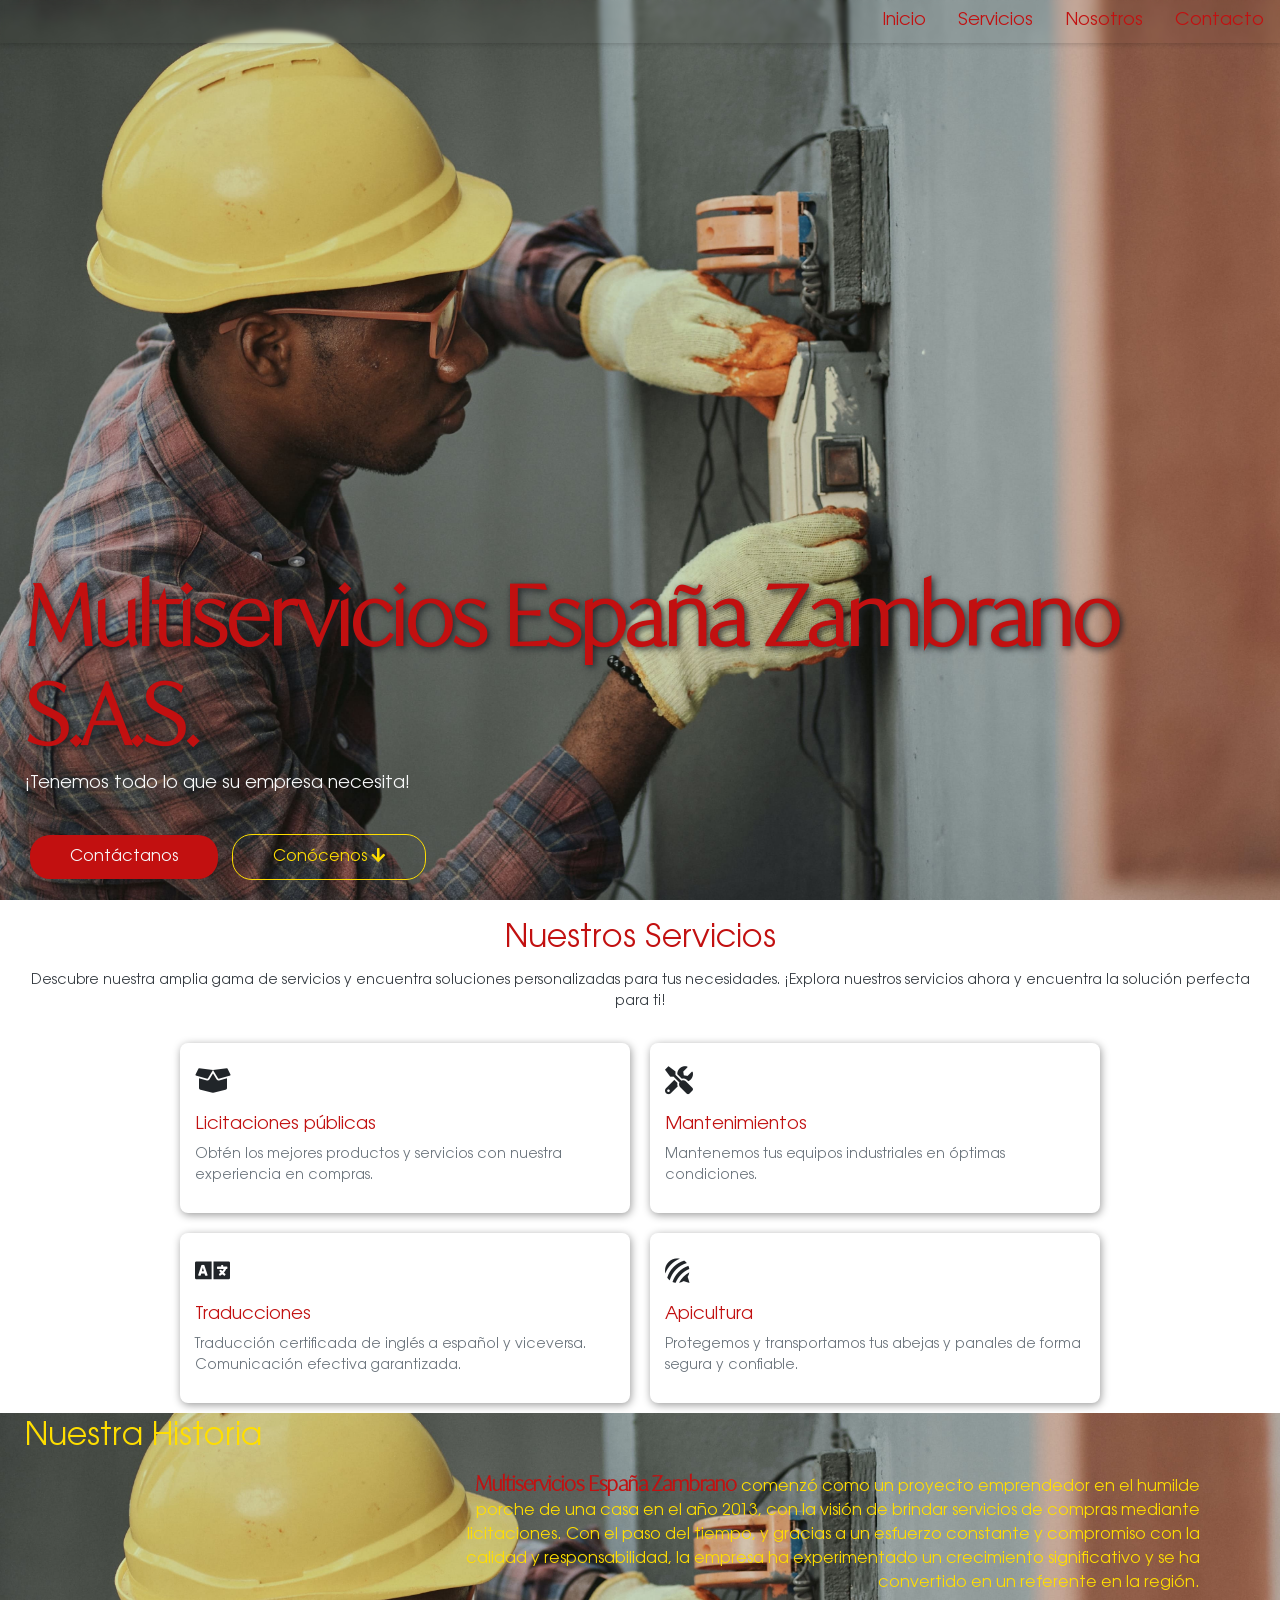
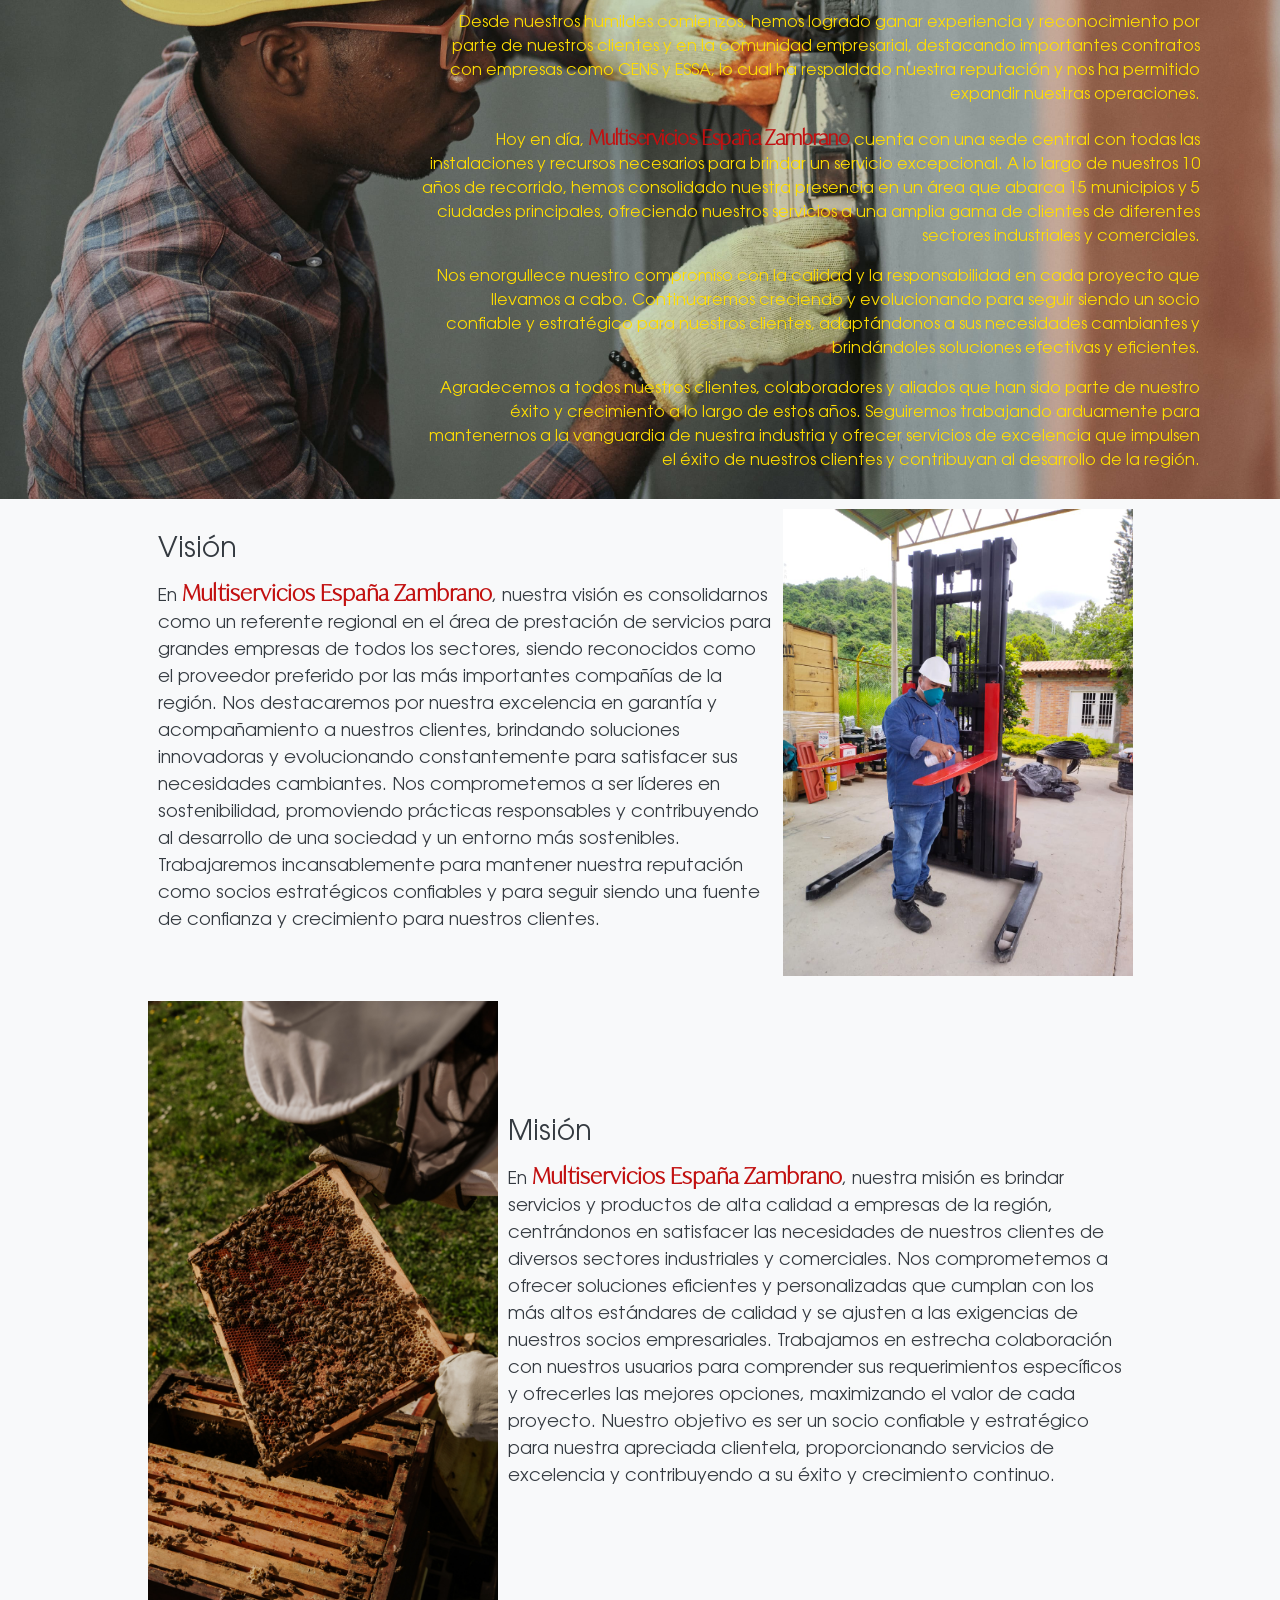
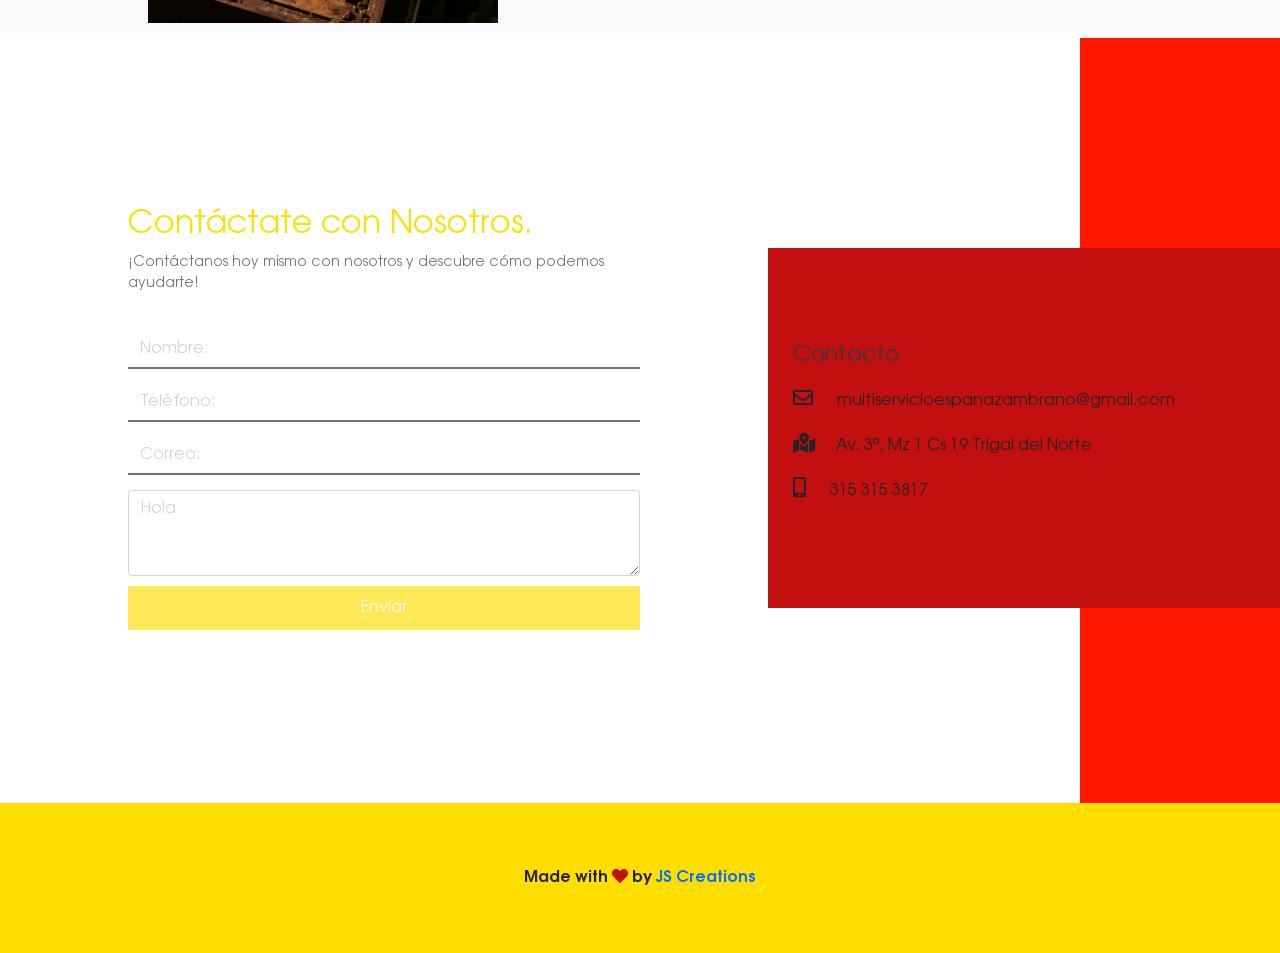
==== commit 6752873c: "ajuste al nombre empresarial y el nuevo servicio de traducciones" ====
--- a/index.html
+++ b/index.html
@@ -129,32 +129,22 @@
                     </div>
                 </div>
                 <div class="servicios-card">
-                    <div class="servicios-card-icon"><i class="fas fa-tree"></i></div>
-                    <h5>Plantas ornamentalesr</h5>
-                    <p>Dale vida a tus zonas verdes con nuestras plantas y servicios de mantenimiento.</p>
+                    <div class="servicios-card-icon"><i class="fas fa-language"></i></div>
+                    <h5>Traducciones</h5>
+                    <p>Traducción certificada de inglés a español y viceversa. Comunicación efectiva garantizada.</p>
                     <div class="modal" id="modal-plantas">
                         <div class="modal-dialog modal-dialog-centered modal-lg">
                             <div class="modal-content">
                                 <div class="modal-body">
-                                    <p class="modal-body-text">En <span class="brand">MEZ</span>, ofrecemos un servicio
-                                        completo de instalación, venta y mantenimiento de
-                                        plantas
-                                        ornamentales para zonas verdes. No solo proporcionamos plantas de todos los
-                                        tipos, sino que
-                                        también ofrecemos abonos, herramientas y otros elementos necesarios para el
-                                        cuidado de las
-                                        mismas. Nuestros profesionales altamente capacitados en plantación se asegurarán
-                                        de que tus
-                                        zonas verdes queden hermosas y cuidadas. Además, también proporcionamos
-                                        servicios de
-                                        mantenimiento para asegurarnos de que tus plantas siempre estén en las mejores
-                                        condiciones. Ya
-                                        sea que necesites una renovación completa de tu jardín o simplemente necesites
-                                        ayuda para
-                                        mantenerlo, estamos aquí para ayudarte. ¡Contáctanos hoy mismo para obtener más
-                                        información y
-                                        descubre cómo podemos ayudarte a hacer de tus espacios verdes un lugar hermoso y
-                                        acogedor!.</p>
+                                    <p class="modal-body-text">En <span class="brand">MEZ</span>, contamos con más de 4
+                                        años de experiencia en el campo, ofrecemos servicios de traducción
+                                        completos y confiables de inglés a español y viceversa. Nos enorgullece brindar
+                                        tiempos de entrega rápidos sin comprometer la calidad, asegurando que tus
+                                        documentos se traduzcan de manera precisa y oportuna. Además, nuestro compromiso
+                                        no termina con la entrega de la traducción, ya que brindamos asesoramiento
+                                        posterior para cualquier consulta o ajuste que puedas necesitar. Puedes confiar
+                                        en nuestro servicio garantizado para satisfacer todas tus necesidades de
+                                        traducción con excelencia y profesionalismo.</p>
                                     <div class="close-modal" data-bs-dismiss="modal"><i class="fas fa-times"></i></div>
                                 </div>
                             </div>
--- a/css/main.css
+++ b/css/main.css
@@ -24,6 +24,7 @@
   font-family: "Ivy Mode";
   color: var(--rojo);
   font-weight: bold;
+  font-size: 1.25em;
 }
 .header-container {
   width: 100%;
